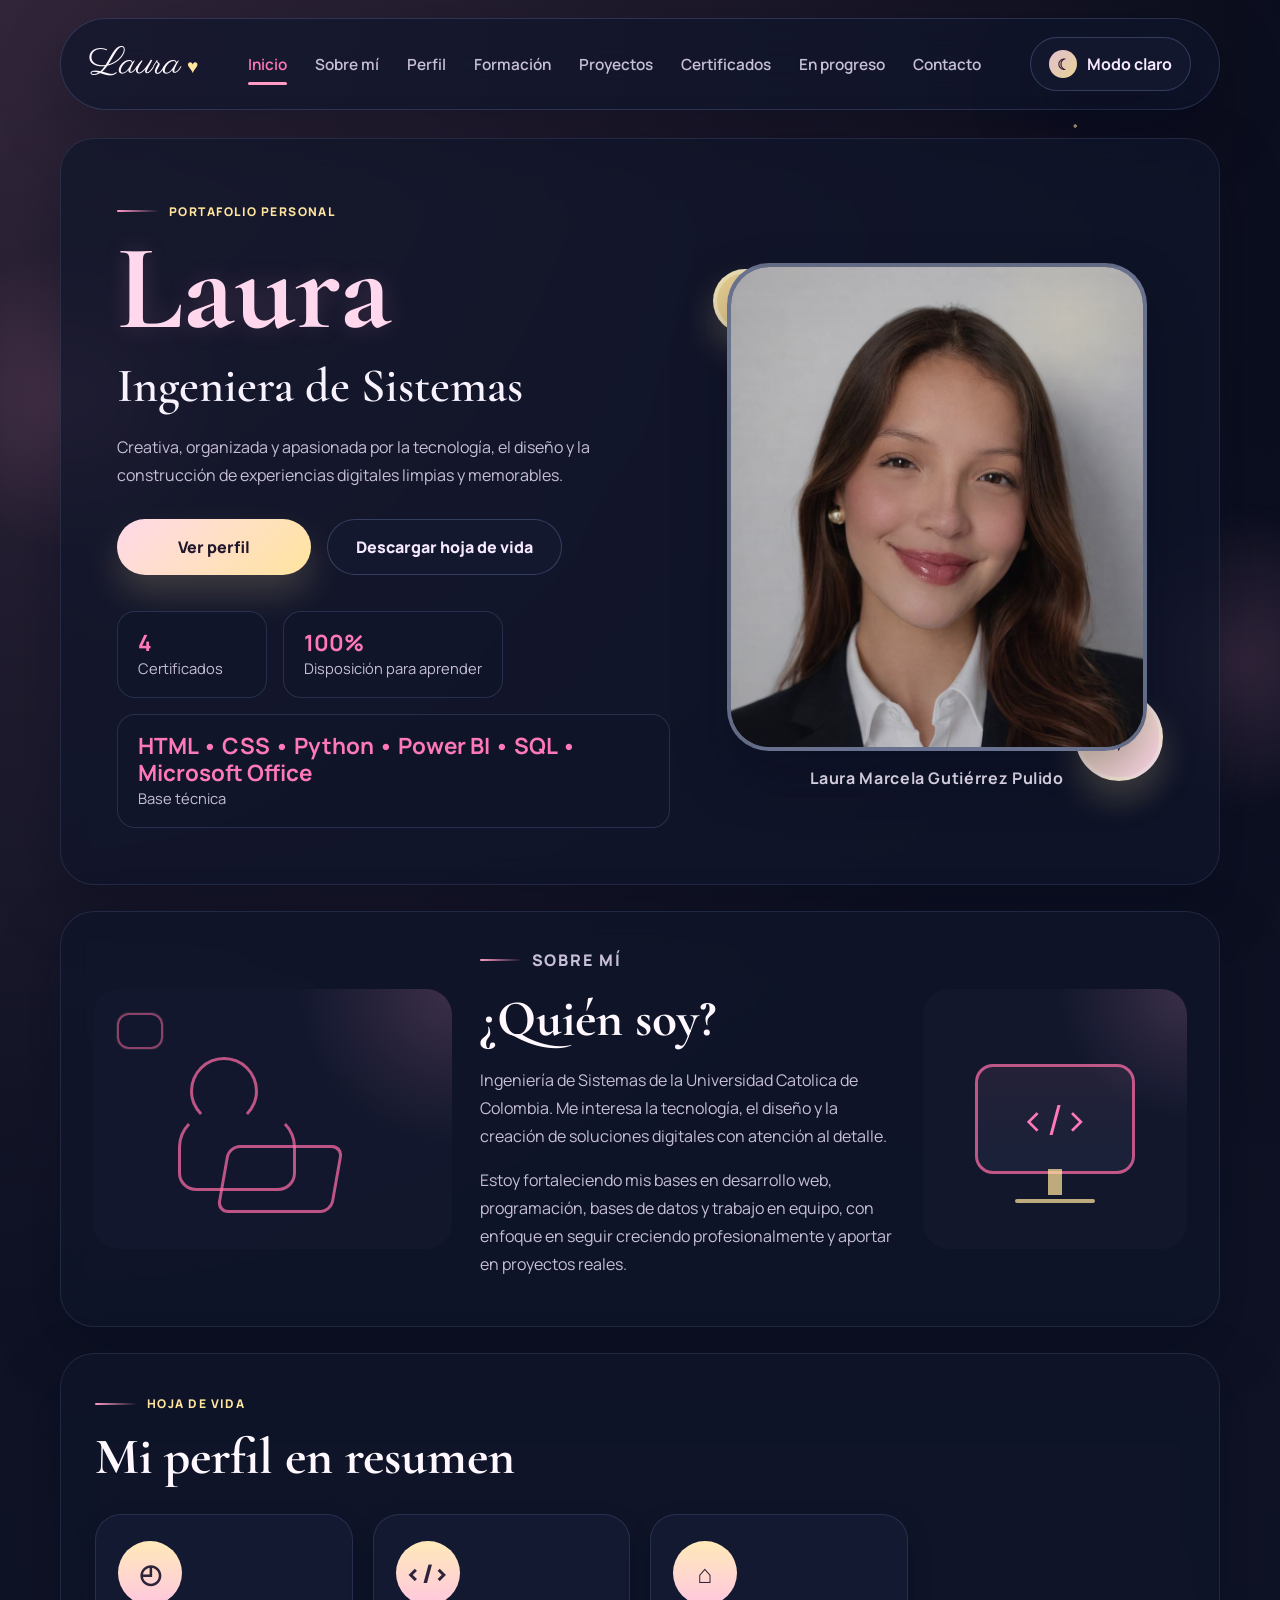
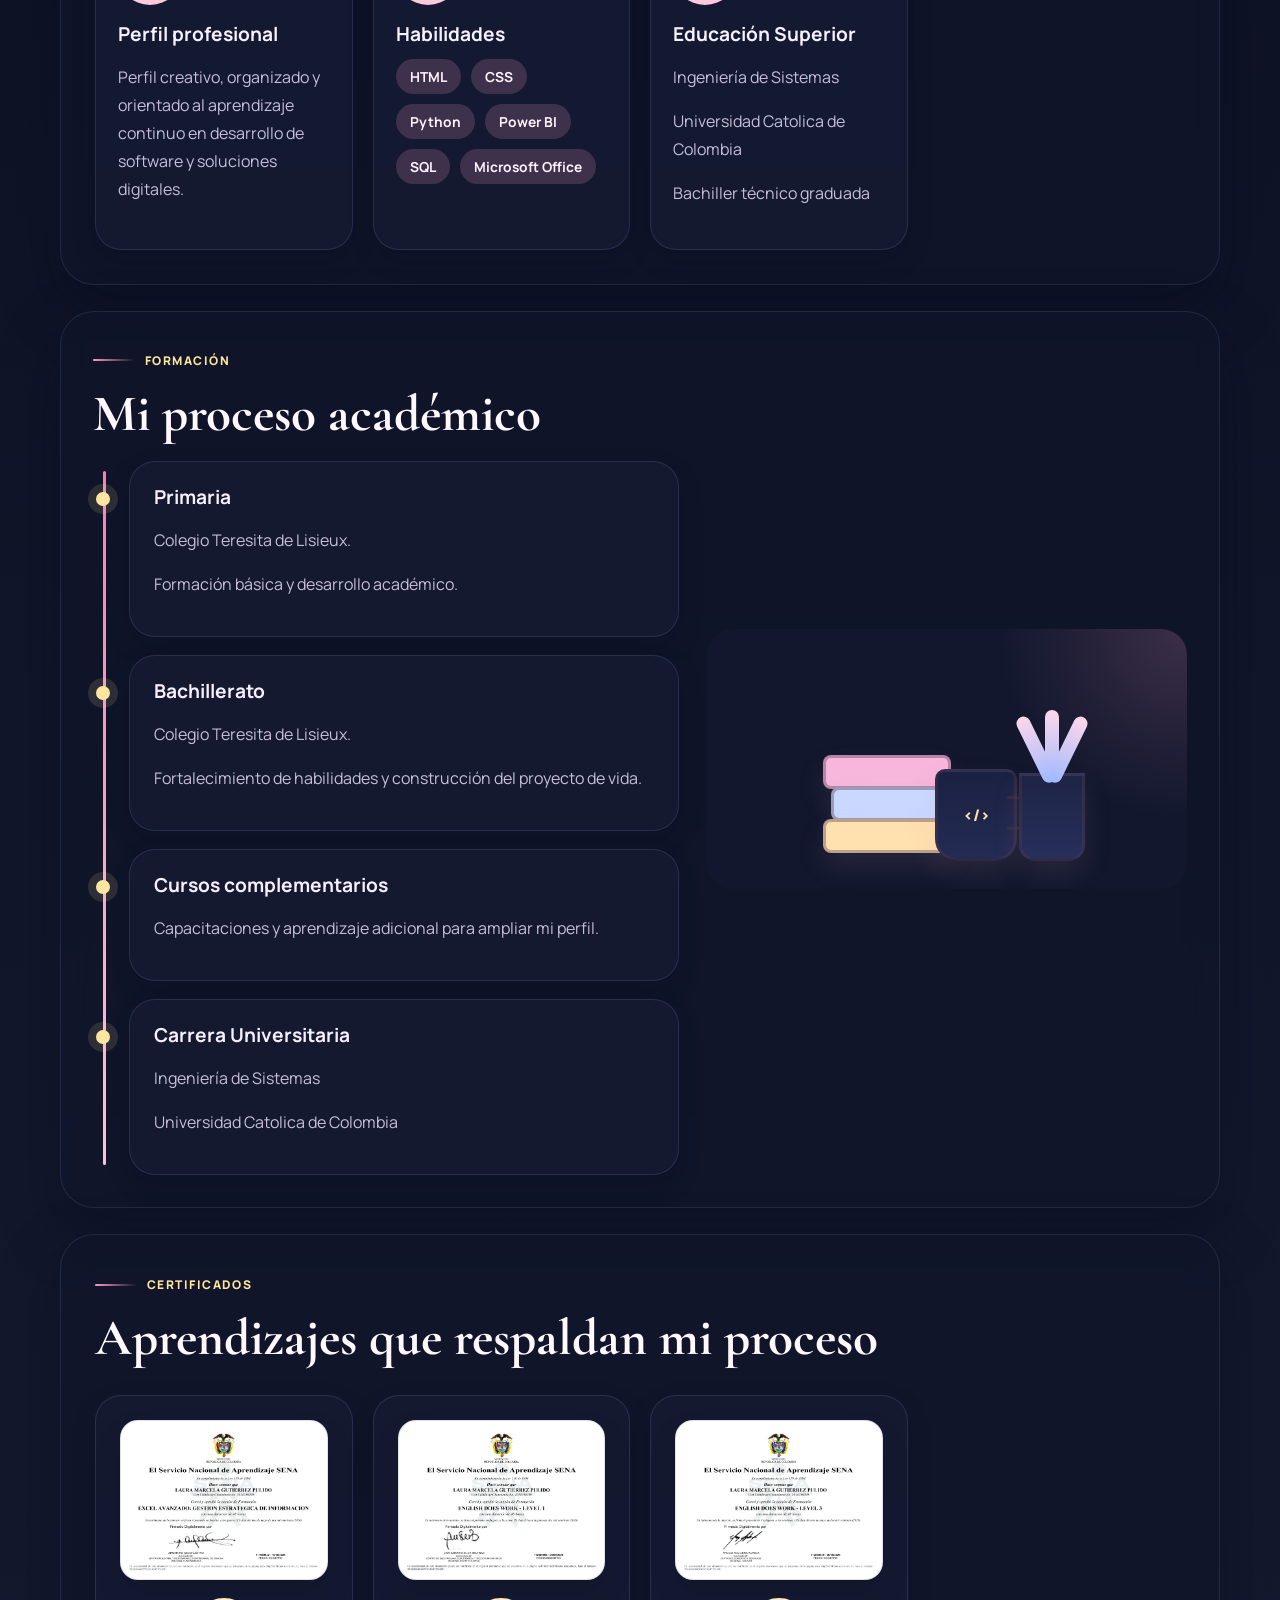
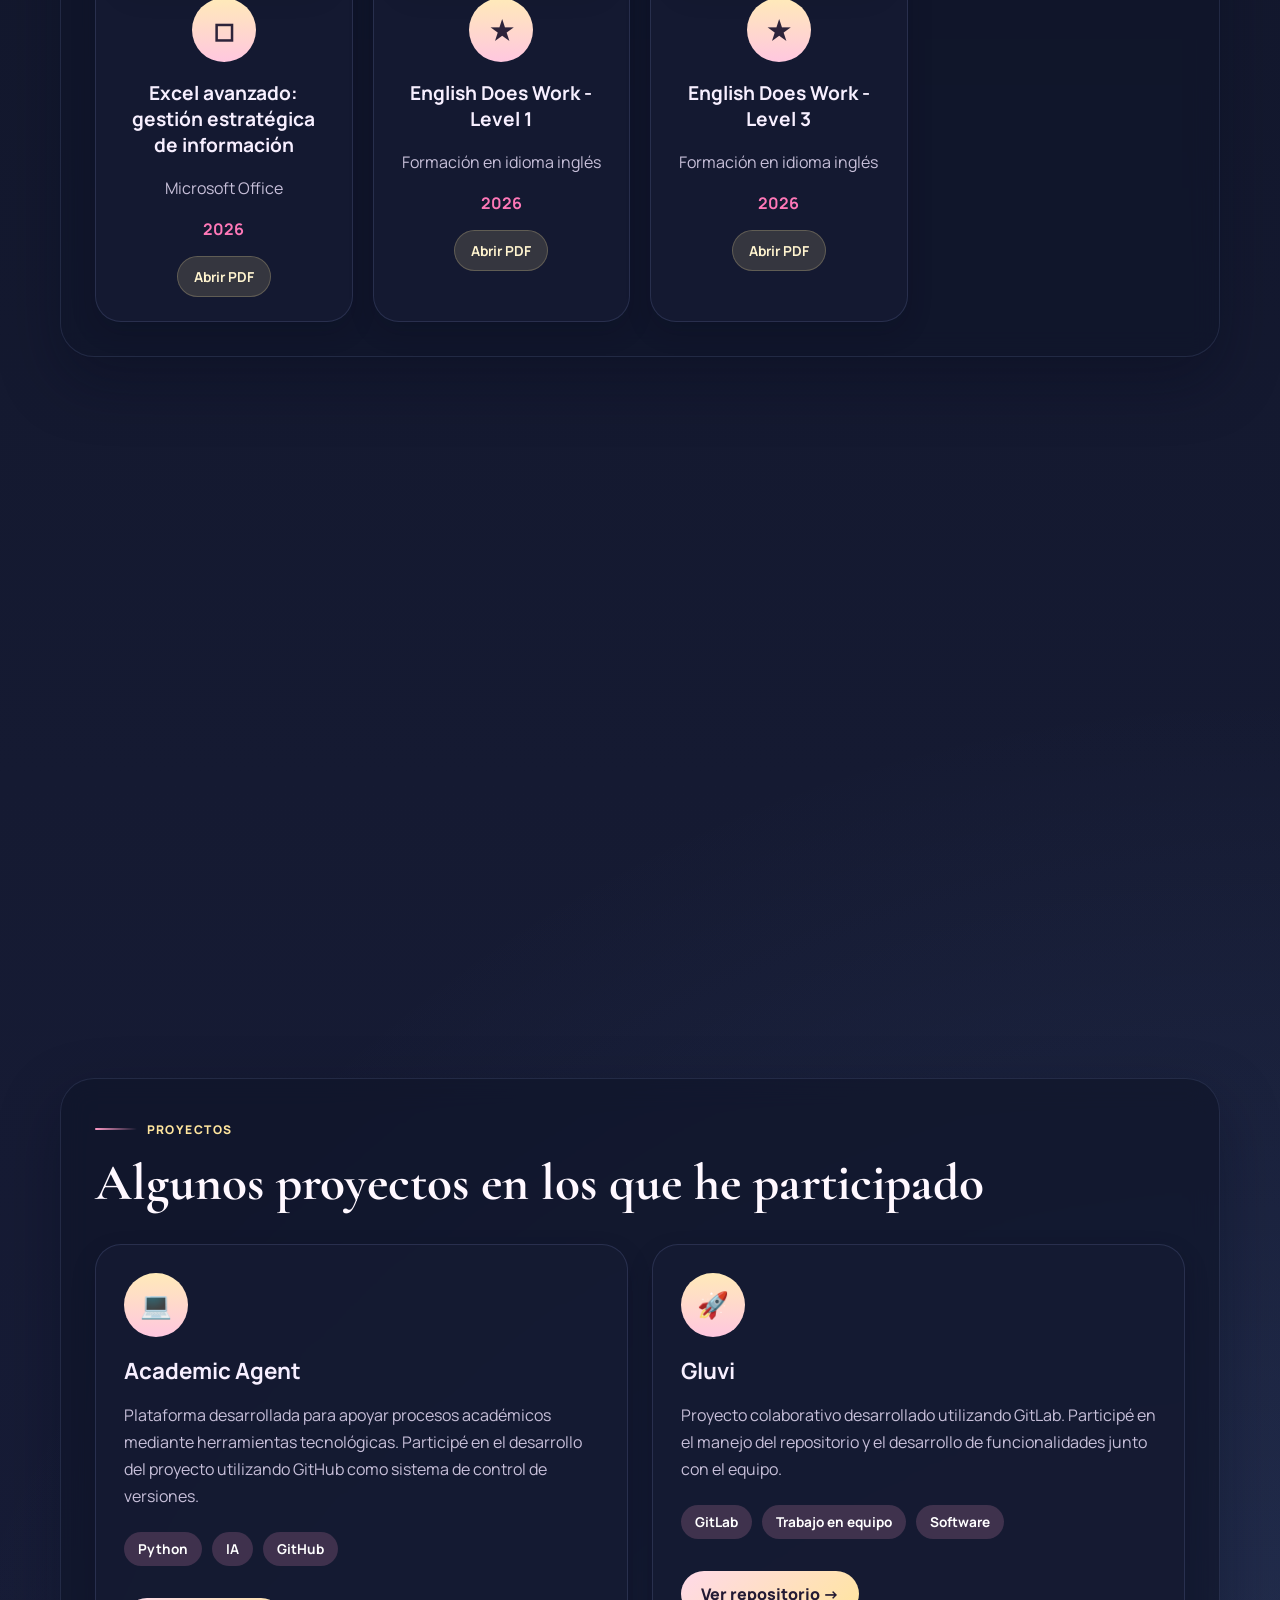
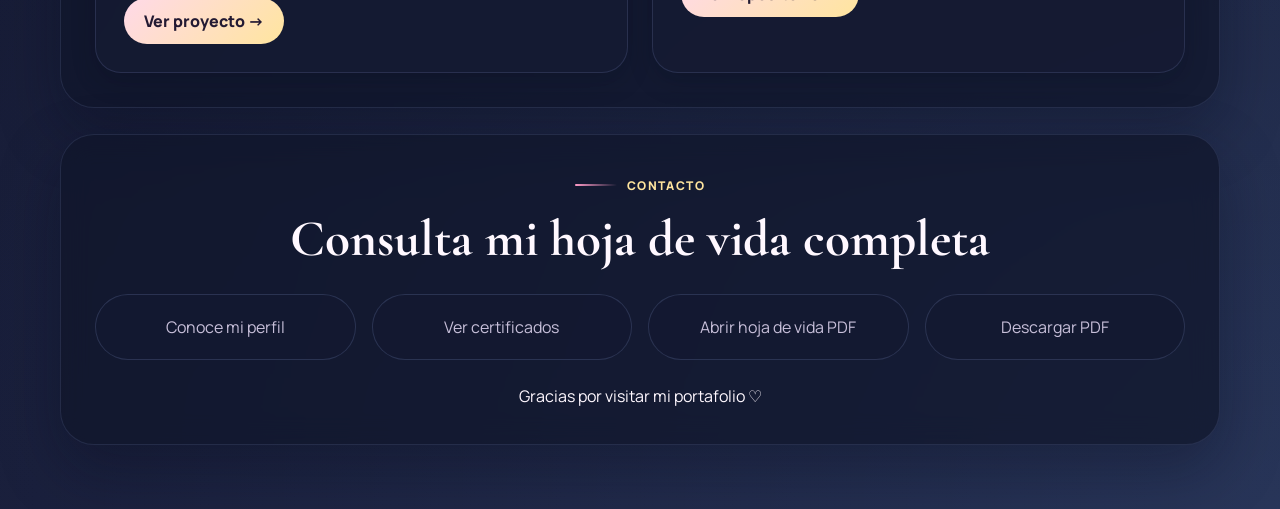
==== index.html @ 9823afd4 "Agregación de certificados en progreso" ====
<!DOCTYPE html>
<html lang="es">
  <head>
    <meta charset="UTF-8" />
    <meta name="viewport" content="width=device-width, initial-scale=1.0" />
    <title>Laura Marcela Gutierrez Pulido | Portafolio</title>
    <link rel="preconnect" href="https://fonts.googleapis.com" />
    <link rel="preconnect" href="https://fonts.gstatic.com" crossorigin />
    <link
      href="https://fonts.googleapis.com/css2?family=Cormorant+Garamond:wght@400;500;600;700&family=Manrope:wght@400;500;600;700;800&family=Parisienne&display=swap"
      rel="stylesheet"
    />
    <link rel="stylesheet" href="styles.css" />
  </head>
  <body>
    <div class="page-glow page-glow-left"></div>
    <div class="page-glow page-glow-right"></div>

    <header class="shell site-header">
      <a class="brand" href="#inicio">Laura<span>&#9829;</span></a>

      <button class="menu-toggle" type="button" aria-label="Abrir menu" aria-expanded="false">
        <span></span>
        <span></span>
      </button>

      <nav class="site-nav">
        <a href="#inicio">Inicio</a>
        <a href="#sobre-mi">Sobre m&iacute;</a>
        <a href="#perfil">Perfil</a>
        <a href="#formacion">Formaci&oacute;n</a>
        <a href="#proyectos">Proyectos</a>
        <a href="#certificados">Certificados</a>
        <a href="#progreso">En progreso</a>
        <a href="#contacto">Contacto</a>
      </nav>

      <button id="theme-toggle" class="theme-toggle" type="button" aria-label="Cambiar tema">
        <span class="theme-toggle-icon" aria-hidden="true">&#9782;</span>
        <span class="theme-toggle-text">Modo claro</span>
      </button>
    </header>

    <main class="shell">
      <section class="hero panel" id="inicio">
        <div class="hero-copy">
          <p class="eyebrow">Portafolio personal</p>
          <h1>Laura</h1>
          <h2>Ingeniera de Sistemas</h2>
          <p class="lead">
            Creativa, organizada y apasionada por la tecnolog&iacute;a, el dise&ntilde;o
            y la construcci&oacute;n de experiencias digitales limpias y memorables.
          </p>

          <div class="hero-actions">
            <a class="btn btn-primary" href="#perfil">Ver perfil</a>
            <a
              class="btn btn-secondary"
              href="assets/CV Laura Marcela Gutierrez.pdf"
              download="Laura-Marcela-Gutierrez-Pulido-CV.pdf"
            >
              Descargar hoja de vida
            </a>
          </div>

          <ul class="hero-stats">
            <li>
              <strong>4</strong>
              <span>Certificados</span>
            </li>
            <li>
              <strong>100%</strong>
              <span>Disposici&oacute;n para aprender</span>
            </li>
            <li>
              <strong>HTML &bull; CSS &bull; Python &bull; Power BI &bull; SQL &bull; Microsoft Office</strong>
              <span>Base t&eacute;cnica</span>
            </li>
          </ul>
        </div>

        <div class="hero-visual">
          <div class="portrait-card">
            <div class="portrait-badge badge-top">&#9825;</div>
            <div class="portrait-badge badge-bottom">&#9829;</div>
            <div class="portrait-photo">
              <img src="assets/laura-photo.jpg" alt="Retrato profesional de Laura Marcela Gutierrez Pulido" />
            </div>
            <p class="portrait-caption">Laura Marcela Guti&eacute;rrez Pulido</p>
          </div>
        </div>
      </section>

      <section class="about panel" id="sobre-mi">
        <div class="illustration-card">
          <div class="mini-window"></div>
          <div class="girl-doodle">
            <div class="head"></div>
            <div class="torso"></div>
            <div class="laptop"></div>
          </div>
        </div>

        <div class="about-copy">
          <p class="section-kicker">Sobre m&iacute;</p>
          <h3>&iquest;Qui&eacute;n soy?</h3>
          <p>
            Ingenier&iacute;a de Sistemas de la Universidad Catolica de Colombia. Me interesa la
            tecnolog&iacute;a, el dise&ntilde;o y la creaci&oacute;n de soluciones digitales con
            atenci&oacute;n al detalle.
          </p>
          <p>
            Estoy fortaleciendo mis bases en desarrollo web, programaci&oacute;n,
            bases de datos y trabajo en equipo, con enfoque en seguir creciendo
            profesionalmente y aportar en proyectos reales.
          </p>
        </div>

        <div class="code-card">
          <div class="monitor">
            <span>&lt;/&gt;</span>
          </div>
        </div>
      </section>

      <section class="resume panel" id="perfil">
        <div class="section-heading">
          <p class="section-kicker">Hoja de vida</p>
          <h3>Mi perfil en resumen</h3>
        </div>

        <div class="resume-grid">
          <article class="resume-card">
            <div class="icon-circle">&#9716;</div>
            <h4>Perfil profesional</h4>
            <p>
              Perfil creativo, organizado y orientado al aprendizaje continuo
              en desarrollo de software y soluciones digitales.
            </p>
          </article>

          <article class="resume-card">
            <div class="icon-circle">&lt;/&gt;</div>
            <h4>Habilidades</h4>
            <div class="tag-list">
              <span>HTML</span>
              <span>CSS</span>
              <span>Python</span>
              <span>Power BI</span>
              <span>SQL</span>
              <span>Microsoft Office</span>
            </div>
          </article>

          <article class="resume-card">
            <div class="icon-circle">&#8962;</div>
            <h4>Educaci&oacute;n Superior</h4>
            <p>Ingenier&iacute;a de Sistemas</p>
            <p>Universidad Catolica de Colombia</p>
            <p>Bachiller t&eacute;cnico graduada</p>
          </article>
        </div>
      </section>

      <section class="journey panel" id="formacion">
        <div class="journey-copy">
          <div class="section-heading">
            <p class="section-kicker">Formaci&oacute;n</p>
            <h3>Mi proceso acad&eacute;mico</h3>
          </div>

          <div class="timeline">
            <article class="timeline-item">
              <h4>Primaria</h4>
              <p>Colegio Teresita de Lisieux.</p>
              <p>Formaci&oacute;n b&aacute;sica y desarrollo acad&eacute;mico.</p>
            </article>
            <article class="timeline-item">
              <h4>Bachillerato</h4>
              <p>Colegio Teresita de Lisieux.</p>
              <p>Fortalecimiento de habilidades y construcci&oacute;n del proyecto de vida.</p>
            </article>
            <article class="timeline-item">
              <h4>Cursos complementarios</h4>
              <p>Capacitaciones y aprendizaje adicional para ampliar mi perfil.</p>
            </article>
            <article class="timeline-item">
              <h4>Carrera Universitaria</h4>
              <p>Ingenier&iacute;a de Sistemas</p>
              <p>Universidad Catolica de Colombia</p>
            </article>
          </div>
        </div>

        <div class="journey-art">
          <div class="books-stack">
            <div class="book book-one"></div>
            <div class="book book-two"></div>
            <div class="book book-three"></div>
            <div class="mug">&lt;/&gt;</div>
            <div class="plant">
              <span></span>
              <span></span>
              <span></span>
            </div>
          </div>
        </div>
      </section>

      <section class="certificates panel" id="certificados">
        <div class="section-heading">
          <p class="section-kicker">Certificados</p>
          <h3>Aprendizajes que respaldan mi proceso</h3>
        </div>

        <div class="cert-grid">
          <article class="cert-card">
            <a
              class="cert-preview"
              href="assets/certificates/9232003467270CC1014736209C.pdf"
              target="_blank"
              rel="noreferrer"
            >
              <img
                src="assets/certificates/excel-preview.png"
                alt="Vista previa del certificado Excel avanzado: gestion estrategica de informacion"
              />
            </a>
            <div class="icon-circle">&#9723;</div>
            <h4>Excel avanzado: gesti&oacute;n estrat&eacute;gica de informaci&oacute;n</h4>
            <p>Microsoft Office</p>
            <span>2026</span>
            <a
              class="cert-link"
              href="assets/certificates/9232003467270CC1014736209C.pdf"
              target="_blank"
              rel="noreferrer"
            >
              Abrir PDF
            </a>
          </article>
          <article class="cert-card">
            <a
              class="cert-preview"
              href="assets/certificates/9210003481867CC1014736209C.pdf"
              target="_blank"
              rel="noreferrer"
            >
              <img
                src="assets/certificates/english-level-1-preview.png"
                alt="Vista previa del certificado English Does Work Level 1"
              />
            </a>
            <div class="icon-circle">&#9733;</div>
            <h4>English Does Work - Level 1</h4>
            <p>Formaci&oacute;n en idioma ingl&eacute;s</p>
            <span>2026</span>
            <a
              class="cert-link"
              href="assets/certificates/9210003481867CC1014736209C.pdf"
              target="_blank"
              rel="noreferrer"
            >
              Abrir PDF
            </a>
          </article>
          <article class="cert-card">
            <a
              class="cert-preview"
              href="assets/certificates/9304003494504CC1014736209C.pdf"
              target="_blank"
              rel="noreferrer"
            >
              <img
                src="assets/certificates/english-level-3-preview.png"
                alt="Vista previa del certificado English Does Work Level 3"
              />
            </a>
            <div class="icon-circle">&#9733;</div>
            <h4>English Does Work - Level 3</h4>
            <p>Formaci&oacute;n en idioma ingl&eacute;s</p>
            <span>2026</span>
            <a
              class="cert-link"
              href="assets/certificates/9304003494504CC1014736209C.pdf"
              target="_blank"
              rel="noreferrer"
            >
              Abrir PDF
            </a>
          </article>
        </div>
      </section>

      <section class="certificates panel" id="progreso">
        <div class="section-heading">
          <p class="section-kicker">En progreso</p>
          <h3>Cursos que estoy realizando actualmente</h3>
        </div>

        <div class="cert-grid">
          <article class="cert-card progress-card">
            <a class="cert-preview" href="assets/python-cisco-progress.png" target="_blank" rel="noreferrer">
              <img
                src="assets/python-cisco-progress.png"
                alt="Vista del curso Fundamentos de Python 1 en Cisco Networking Academy"
              />
            </a>
            <h4>Fundamentos de Python 1</h4>
            <p>Cisco Networking Academy &middot; Python Essentials 1</p>
            <span>En progreso</span>
            <div class="progress-meta">
              <strong>37%</strong>
            </div>
            <div class="progress-track" aria-label="Progreso del curso Fundamentos de Python 1">
              <div class="progress-fill" style="width: 37%"></div>
            </div>
          </article>
          <article class="cert-card progress-card">
            <a class="cert-preview" href="assets/sql-udemy-progress.png" target="_blank" rel="noreferrer">
              <img
                src="assets/sql-udemy-progress.png"
                alt="Vista del curso SQL Total en Udemy"
              />
            </a>
            <h4>SQL TOTAL - Domina Bases de Datos de 0 a Avanzado en 12 D&iacute;as</h4>
            <p>Udemy &middot; SQL con MySQL, ejercicios y proyectos reales</p>
            <span>En progreso</span>
            <div class="progress-meta">
              <strong>0%</strong>
            </div>
            <div class="progress-track" aria-label="Progreso del curso SQL Total">
              <div class="progress-fill" style="width: 0%"></div>
            </div>
          </article>
        </div>
      </section>

      <section class="projects panel" id="proyectos">
        <div class="section-heading">
          <p class="section-kicker">Proyectos</p>
          <h3>Algunos proyectos en los que he participado</h3>
        </div>

        <div class="projects-grid">
          <article class="project-card">
            <div class="icon-circle">&#128187;</div>

            <h4>Academic Agent</h4>

            <p>
              Plataforma desarrollada para apoyar procesos acad&eacute;micos mediante
              herramientas tecnol&oacute;gicas. Particip&eacute; en el desarrollo del proyecto
              utilizando GitHub como sistema de control de versiones.
            </p>

            <div class="project-tags">
              <span>Python</span>
              <span>IA</span>
              <span>GitHub</span>
            </div>

            <a
              class="project-btn"
              href="https://github.com/JuanFe2608/academic_agent"
              target="_blank"
              rel="noreferrer"
            >
              Ver proyecto &rarr;
            </a>
          </article>

          <article class="project-card">
            <div class="icon-circle">&#128640;</div>

            <h4>Gluvi</h4>

            <p>
              Proyecto colaborativo desarrollado utilizando GitLab.
              Particip&eacute; en el manejo del repositorio y el desarrollo de funcionalidades
              junto con el equipo.
            </p>

            <div class="project-tags">
              <span>GitLab</span>
              <span>Trabajo en equipo</span>
              <span>Software</span>
            </div>

            <a
              class="project-btn"
              href="https://gitlab.com/JonathanAcevedo/gluvi"
              target="_blank"
              rel="noreferrer"
            >
              Ver repositorio &rarr;
            </a>
          </article>
        </div>
      </section>

      <section class="contact panel" id="contacto">
        <div class="section-heading contact-heading">
          <p class="section-kicker">Contacto</p>
          <h3>Consulta mi hoja de vida completa</h3>
        </div>

        <div class="contact-strip">
          <a href="#sobre-mi">Conoce mi perfil</a>
          <a href="#certificados">Ver certificados</a>
          <a href="assets/CV Laura Marcela Gutierrez.pdf" target="_blank" rel="noreferrer">Abrir hoja de vida PDF</a>
          <a href="assets/CV Laura Marcela Gutierrez.pdf" download="Laura-Marcela-Gutierrez-Pulido-CV.pdf">Descargar PDF</a>
        </div>

        <p class="closing-note">Gracias por visitar mi portafolio &#9825;</p>
      </section>
    </main>

    <script src="script.js"></script>
  </body>
</html>
---- styles.css ----
:root {
  --bg: #0d1020;
  --bg-soft: #151a31;
  --panel: rgba(16, 21, 42, 0.72);
  --panel-strong: rgba(25, 31, 58, 0.88);
  --text: #f7efff;
  --muted: #c7bfd9;
  --line: rgba(147, 190, 255, 0.24);
  --accent: #ff9bc7;
  --accent-strong: #ff78b8;
  --accent-soft: #2a315f;
  --shadow: 0 24px 60px rgba(5, 9, 27, 0.34);
  --gold: #ffe59e;
  --sky: #8dc5ff;
  --body-bg:
    radial-gradient(circle at top left, rgba(255, 164, 203, 0.16), transparent 24%),
    radial-gradient(circle at bottom right, rgba(124, 179, 255, 0.16), transparent 26%),
    linear-gradient(180deg, #0a0d1d 0%, #12172b 50%, #181d39 100%);
  --body-pattern:
    radial-gradient(circle at 12% 18%, rgba(255, 255, 255, 0.95) 0 1px, transparent 1.6px),
    radial-gradient(circle at 84% 14%, rgba(255, 229, 158, 0.9) 0 1.4px, transparent 2px),
    radial-gradient(circle at 66% 38%, rgba(255, 255, 255, 0.7) 0 1px, transparent 1.8px),
    radial-gradient(circle at 22% 72%, rgba(141, 197, 255, 0.72) 0 1.1px, transparent 2px),
    radial-gradient(circle at 90% 82%, rgba(255, 255, 255, 0.8) 0 1px, transparent 2px);
  --header-bg: rgba(17, 22, 44, 0.74);
  --header-border: rgba(160, 184, 255, 0.18);
  --panel-border: rgba(166, 191, 255, 0.12);
  --card-bg: rgba(22, 28, 52, 0.78);
  --card-border: rgba(160, 184, 255, 0.14);
  --secondary-bg: rgba(21, 26, 49, 0.72);
  --secondary-border: rgba(160, 184, 255, 0.24);
  --secondary-text: #f6e9ff;
  --stats-bg: rgba(16, 21, 42, 0.72);
  --stats-border: rgba(160, 184, 255, 0.16);
  --title: #fff8ff;
  --hero-title: #ffd8ee;
  --hero-subtitle: #f8f2ff;
  --brand-color: #fff7ff;
  --caption-color: #f7efff;
  --illustration-bg:
    radial-gradient(circle at top right, rgba(255, 155, 199, 0.18), transparent 35%),
    rgba(20, 25, 48, 0.72);
  --tag-bg: rgba(255, 155, 199, 0.18);
  --tag-text: #fff3fd;
  --contact-link-bg: rgba(21, 26, 49, 0.76);
  --contact-link-border: rgba(160, 184, 255, 0.16);
  --project-tag-text: #fff;
  --project-btn-text: #231a33;
  --radius-xl: 34px;
  --radius-lg: 26px;
  --radius-md: 18px;
}

body.light-theme {
  --panel: rgba(255, 244, 248, 0.9);
  --panel-strong: rgba(255, 232, 241, 0.96);
  --text: #4c2f3b;
  --muted: #7a5a68;
  --line: rgba(210, 146, 175, 0.28);
  --accent: #f59ab8;
  --accent-strong: #de5f91;
  --accent-soft: #fce0ea;
  --shadow: 0 24px 60px rgba(184, 133, 156, 0.18);
  --gold: #d983a7;
  --sky: #b96f91;
  --body-bg:
    radial-gradient(circle at top left, rgba(255, 196, 218, 0.7), transparent 24%),
    radial-gradient(circle at bottom right, rgba(255, 227, 236, 0.95), transparent 30%),
    linear-gradient(180deg, #fff8fb 0%, #ffeef5 48%, #ffdfe9 100%);
  --body-pattern:
    radial-gradient(circle at 12% 18%, rgba(255, 255, 255, 0.7) 0 1px, transparent 1.7px),
    radial-gradient(circle at 84% 14%, rgba(244, 166, 196, 0.45) 0 1.5px, transparent 2px),
    radial-gradient(circle at 66% 38%, rgba(255, 255, 255, 0.5) 0 1px, transparent 1.8px),
    radial-gradient(circle at 22% 72%, rgba(240, 184, 204, 0.4) 0 1.1px, transparent 2px),
    radial-gradient(circle at 90% 82%, rgba(255, 255, 255, 0.5) 0 1px, transparent 2px);
  --header-bg: rgba(255, 245, 249, 0.84);
  --header-border: rgba(229, 170, 194, 0.36);
  --panel-border: rgba(231, 180, 201, 0.5);
  --card-bg: rgba(255, 239, 245, 0.94);
  --card-border: rgba(225, 174, 197, 0.46);
  --secondary-bg: rgba(255, 230, 239, 0.92);
  --secondary-border: rgba(219, 165, 188, 0.4);
  --secondary-text: #7a4057;
  --stats-bg: rgba(255, 239, 245, 0.92);
  --stats-border: rgba(225, 174, 197, 0.4);
  --title: #5c3142;
  --hero-title: #ca5e8b;
  --hero-subtitle: #724052;
  --brand-color: #6c4051;
  --caption-color: #6d4254;
  --illustration-bg:
    radial-gradient(circle at top right, rgba(243, 171, 198, 0.26), transparent 36%),
    rgba(255, 236, 243, 0.94);
  --tag-bg: rgba(232, 164, 191, 0.24);
  --tag-text: #7a4057;
  --contact-link-bg: rgba(255, 232, 241, 0.94);
  --contact-link-border: rgba(225, 174, 197, 0.42);
  --project-tag-text: #7a4057;
  --project-btn-text: #5c3142;
}

* {
  box-sizing: border-box;
}

html {
  scroll-behavior: smooth;
}

body {
  margin: 0;
  font-family: "Manrope", sans-serif;
  color: var(--text);
  background: var(--body-bg);
  min-height: 100vh;
  position: relative;
  overflow-x: hidden;
  transition: background 220ms ease, color 220ms ease;
}

body::before {
  content: "";
  position: fixed;
  inset: 0;
  background-image: var(--body-pattern);
  opacity: 0.9;
  pointer-events: none;
  z-index: 0;
}

a {
  color: inherit;
  text-decoration: none;
}

.sky {
  position: fixed;
  border-radius: 50%;
  filter: blur(8px);
  pointer-events: none;
  z-index: 0;
}

.sky-one {
  top: -80px;
  right: -40px;
  width: 260px;
  height: 260px;
  background: radial-gradient(circle, rgba(255, 155, 199, 0.34), transparent 65%);
}

.sky-two {
  left: -120px;
  bottom: 90px;
  width: 320px;
  height: 320px;
  background: radial-gradient(circle, rgba(141, 197, 255, 0.24), transparent 68%);
}

.starfield {
  position: fixed;
  inset: 0;
  pointer-events: none;
  z-index: 0;
}

.star {
  position: absolute;
  width: 10px;
  height: 10px;
  background: radial-gradient(circle, #fff 0 30%, rgba(255, 255, 255, 0) 70%);
  opacity: 0.9;
  animation: twinkle 3.4s ease-in-out infinite;
}

.star::before,
.star::after {
  content: "";
  position: absolute;
  inset: 50%;
  background: rgba(255, 237, 183, 0.75);
  transform: translate(-50%, -50%);
  border-radius: 999px;
}

.star::before {
  width: 2px;
  height: 16px;
}

.star::after {
  width: 16px;
  height: 2px;
}

.star-a { top: 10%; left: 7%; }
.star-b { top: 18%; right: 14%; animation-delay: 0.8s; }
.star-c { top: 46%; left: 12%; animation-delay: 1.3s; }
.star-d { top: 32%; right: 24%; animation-delay: 2.1s; }
.star-e { top: 62%; left: 48%; animation-delay: 0.4s; }
.star-f { top: 78%; right: 18%; animation-delay: 1.8s; }
.star-g { top: 84%; left: 22%; animation-delay: 2.6s; }
.star-h { top: 26%; left: 56%; animation-delay: 1.1s; }

.page-glow {
  position: fixed;
  width: 320px;
  height: 320px;
  border-radius: 50%;
  background: radial-gradient(circle, rgba(255, 155, 199, 0.16), transparent 68%);
  filter: blur(8px);
  pointer-events: none;
  z-index: 0;
}

.page-glow-left {
  top: 240px;
  left: -90px;
}

.page-glow-right {
  right: -120px;
  bottom: 80px;
}

.shell {
  width: min(1160px, calc(100% - 32px));
  margin: 0 auto;
  position: relative;
  z-index: 1;
}

.site-header {
  position: sticky;
  top: 18px;
  display: flex;
  align-items: center;
  justify-content: space-between;
  gap: 24px;
  padding: 18px 28px;
  margin-top: 18px;
  background: var(--header-bg);
  backdrop-filter: blur(20px);
  border: 1px solid var(--header-border);
  border-radius: 999px;
  box-shadow: var(--shadow);
}

.brand {
  font-family: "Parisienne", cursive;
  font-size: 2.35rem;
  color: var(--brand-color);
}

.brand span {
  color: var(--gold);
  font-size: 1.2rem;
  margin-left: 6px;
}

.site-nav {
  display: flex;
  align-items: center;
  gap: 28px;
}

.site-nav a {
  color: var(--muted);
  font-size: 0.96rem;
  font-weight: 600;
  position: relative;
}

.site-nav a:hover,
.site-nav a.is-active {
  color: var(--accent-strong);
}

.site-nav a.is-active::after,
.site-nav a:hover::after {
  content: "";
  position: absolute;
  left: 0;
  bottom: -10px;
  width: 100%;
  height: 3px;
  border-radius: 999px;
  background: linear-gradient(90deg, var(--accent), #ff9dc3);
}

.menu-toggle {
  display: none;
  width: 48px;
  height: 48px;
  border: 0;
  border-radius: 50%;
  background: var(--panel-strong);
  box-shadow: var(--shadow);
}

.menu-toggle span {
  display: block;
  width: 20px;
  height: 2px;
  margin: 5px auto;
  background: var(--accent-strong);
  border-radius: 999px;
}

.theme-toggle {
  display: inline-flex;
  align-items: center;
  gap: 10px;
  padding: 12px 18px;
  border: 1px solid var(--secondary-border);
  border-radius: 999px;
  background: var(--secondary-bg);
  color: var(--secondary-text);
  font: inherit;
  font-weight: 700;
  cursor: pointer;
  box-shadow: var(--shadow);
  transition: transform 180ms ease, box-shadow 180ms ease, background 180ms ease;
}

.theme-toggle:hover {
  transform: translateY(-2px);
}

.theme-toggle-icon {
  display: inline-grid;
  place-items: center;
  width: 28px;
  height: 28px;
  border-radius: 50%;
  background: linear-gradient(135deg, rgba(255, 217, 233, 0.88), rgba(255, 229, 158, 0.9));
  color: #36233a;
  font-size: 0.95rem;
}

.progress-card {
  max-width: 360px;
}

main {
  padding: 28px 0 64px;
}

.panel {
  background: var(--panel);
  border: 1px solid var(--panel-border);
  border-radius: var(--radius-xl);
  box-shadow: var(--shadow);
  backdrop-filter: blur(14px);
}

.hero {
  display: grid;
  grid-template-columns: 1.1fr 0.9fr;
  gap: 40px;
  align-items: center;
  padding: 56px;
}

.eyebrow,
.section-kicker {
  display: inline-flex;
  align-items: center;
  gap: 10px;
  margin: 0 0 14px;
  color: var(--gold);
  font-weight: 800;
  text-transform: uppercase;
  letter-spacing: 0.12em;
  font-size: 0.75rem;
}

.eyebrow::before,
.section-kicker::before {
  content: "";
  width: 42px;
  height: 2px;
  border-radius: 999px;
  background: linear-gradient(90deg, var(--accent), transparent);
}

.hero h1,
.section-heading h3,
.about-copy h3 {
  font-family: "Cormorant Garamond", serif;
  margin: 0;
  color: var(--title);
}

.hero h1 {
  font-size: clamp(4.6rem, 12vw, 7.6rem);
  line-height: 0.9;
  color: var(--hero-title);
  text-shadow: 0 0 24px rgba(255, 155, 199, 0.18);
}

.hero h2 {
  margin: 14px 0 18px;
  font-family: "Cormorant Garamond", serif;
  font-size: clamp(2rem, 4vw, 3rem);
  font-weight: 600;
  color: var(--hero-subtitle);
}

.lead,
.about-copy p,
.resume-card p,
.timeline-item p,
.cert-card p,
.contact-strip a,
.closing-note {
  color: var(--muted);
  line-height: 1.75;
  font-size: 1rem;
}

.space-note {
  display: inline-flex;
  align-items: center;
  gap: 10px;
  margin: 0 0 18px;
  padding: 10px 16px;
  border-radius: 999px;
  color: #fef1ff;
  background: linear-gradient(135deg, rgba(255, 155, 199, 0.18), rgba(141, 197, 255, 0.14));
  border: 1px solid rgba(255, 229, 158, 0.2);
  font-size: 0.88rem;
  letter-spacing: 0.03em;
}

.space-note::before {
  content: "✦";
  color: var(--gold);
}

.hero-actions {
  display: flex;
  flex-wrap: wrap;
  gap: 16px;
  margin: 30px 0 36px;
}

.btn {
  display: inline-flex;
  align-items: center;
  justify-content: center;
  min-width: 194px;
  padding: 16px 28px;
  border-radius: 999px;
  font-weight: 800;
  transition: transform 180ms ease, box-shadow 180ms ease;
}

.btn:hover {
  transform: translateY(-2px);
}

.btn-primary {
  color: #20162b;
  background: linear-gradient(135deg, #ffd9e9, #ffe59e);
  box-shadow: 0 18px 34px rgba(255, 229, 158, 0.18);
}

.btn-secondary {
  color: var(--secondary-text);
  background: var(--secondary-bg);
  border: 1px solid var(--secondary-border);
}

.hero-stats {
  display: flex;
  flex-wrap: wrap;
  gap: 16px;
  padding: 0;
  margin: 0;
  list-style: none;
}

.hero-stats li {
  min-width: 150px;
  padding: 18px 20px;
  border-radius: var(--radius-md);
  background: var(--stats-bg);
  border: 1px solid var(--stats-border);
}

.hero-stats strong {
  display: block;
  color: var(--accent-strong);
  font-size: 1.4rem;
  line-height: 1.2;
}

.hero-stats span {
  color: var(--muted);
  font-size: 0.92rem;
}

.hero-visual {
  display: flex;
  justify-content: center;
}

.portrait-card {
  position: relative;
  width: min(100%, 420px);
  padding-top: 30px;
}

.portrait-photo {
  position: relative;
  aspect-ratio: 0.86;
  border-radius: 42px;
  background:
    radial-gradient(circle at 78% 20%, rgba(255, 255, 255, 0.24), transparent 20%),
    linear-gradient(180deg, #1a203d 0%, #101529 100%);
  border: 4px solid rgba(212, 226, 255, 0.42);
  box-shadow: 0 26px 52px rgba(5, 9, 27, 0.34);
  overflow: hidden;
}

.portrait-photo::after {
  content: "";
  position: absolute;
  inset: 0;
  background:
    linear-gradient(180deg, rgba(9, 11, 24, 0) 0%, rgba(11, 14, 29, 0.16) 100%),
    radial-gradient(circle at 82% 12%, rgba(255, 237, 183, 0.22), transparent 18%);
  pointer-events: none;
}

.portrait-photo img {
  width: 100%;
  height: 100%;
  object-fit: cover;
  object-position: center top;
  display: block;
}

.portrait-caption {
  margin: 16px 0 0;
  text-align: center;
  color: var(--caption-color);
  font-weight: 700;
  letter-spacing: 0.04em;
}

.portrait-badge {
  position: absolute;
  display: grid;
  place-items: center;
  width: 88px;
  height: 88px;
  border-radius: 50%;
  color: #251c35;
  font-size: 2.3rem;
  background: linear-gradient(135deg, #fff0be, #ffd6ea);
  border: 4px solid rgba(255, 255, 255, 0.32);
  box-shadow: 0 18px 32px rgba(255, 229, 158, 0.22);
}

.badge-top {
  top: 36px;
  left: -14px;
  width: 64px;
  height: 64px;
  background: rgba(255, 229, 158, 0.9);
  color: #2b2138;
  font-size: 1.7rem;
}

.badge-bottom {
  right: -16px;
  bottom: 8px;
}

.orbit {
  position: absolute;
  border: 1px solid rgba(186, 214, 255, 0.34);
  border-radius: 50%;
  pointer-events: none;
}

.orbit-one {
  inset: 12px -10px -18px -12px;
  transform: rotate(12deg);
}

.orbit-two {
  inset: 48px 14px 18px -4px;
  border-style: dashed;
  opacity: 0.5;
  transform: rotate(-12deg);
}

.planet {
  position: absolute;
  border-radius: 50%;
  pointer-events: none;
}

.planet-saturn {
  top: -2px;
  right: 18px;
  width: 82px;
  height: 82px;
  background: radial-gradient(circle at 35% 30%, #fff9d7, #ffc7dd 60%, #f6a6d4 100%);
  box-shadow: 0 16px 32px rgba(255, 155, 199, 0.18);
}

.planet-saturn span {
  position: absolute;
  left: 50%;
  top: 50%;
  width: 110px;
  height: 26px;
  border: 3px solid rgba(190, 221, 255, 0.62);
  border-radius: 50%;
  transform: translate(-50%, -50%) rotate(-18deg);
}

.planet-moon {
  left: -10px;
  bottom: 72px;
  width: 32px;
  height: 32px;
  background: radial-gradient(circle at 35% 35%, #ffffff, #b9c8ff 70%, #8fa4ff 100%);
  box-shadow: 0 0 18px rgba(143, 164, 255, 0.4);
}

.mission-chip {
  position: absolute;
  left: -12px;
  bottom: 48px;
  padding: 14px 16px;
  border-radius: 18px;
  background: rgba(20, 25, 48, 0.88);
  border: 1px solid rgba(160, 184, 255, 0.2);
  box-shadow: var(--shadow);
}

.mission-chip span,
.mission-chip strong {
  display: block;
}

.mission-chip span {
  margin-bottom: 4px;
  color: var(--gold);
  font-size: 0.72rem;
  letter-spacing: 0.14em;
  text-transform: uppercase;
}

.mission-chip strong {
  color: #fff5ff;
  font-size: 0.96rem;
}

.about,
.journey {
  margin-top: 26px;
  padding: 32px;
  display: grid;
  gap: 28px;
  align-items: center;
}

.about {
  grid-template-columns: 0.95fr 1.1fr 0.7fr;
}

.illustration-card,
.code-card,
.journey-art {
  min-height: 260px;
  position: relative;
  border-radius: var(--radius-lg);
  background: var(--illustration-bg);
  overflow: hidden;
}

.mini-window {
  position: absolute;
  top: 24px;
  left: 24px;
  width: 46px;
  height: 36px;
  border-radius: 12px;
  border: 2px solid rgba(255, 108, 168, 0.52);
  box-shadow: 0 0 0 1px rgba(255, 229, 158, 0.08);
}

.girl-doodle {
  position: absolute;
  left: 18%;
  bottom: 18px;
  width: 180px;
  height: 180px;
}

.girl-doodle .head,
.girl-doodle .torso,
.girl-doodle .laptop,
.monitor {
  border: 3px solid rgba(255, 108, 168, 0.72);
  color: var(--sky);
}

.girl-doodle .head {
  position: absolute;
  width: 68px;
  height: 68px;
  left: 32px;
  top: 6px;
  border-radius: 50%;
  border-bottom-color: transparent;
}

.girl-doodle .torso {
  position: absolute;
  left: 20px;
  bottom: 40px;
  width: 118px;
  height: 78px;
  border-radius: 34px 34px 18px 18px;
  border-top-color: transparent;
}

.girl-doodle .laptop {
  position: absolute;
  right: 0;
  bottom: 18px;
  width: 116px;
  height: 68px;
  border-radius: 12px;
  transform: skew(-10deg);
}

.about-copy h3,
.section-heading h3 {
  font-size: clamp(2.3rem, 4vw, 3.35rem);
  margin-bottom: 16px;
}

.monitor {
  position: absolute;
  inset: 50% auto auto 50%;
  width: 160px;
  height: 110px;
  transform: translate(-50%, -50%);
  border-radius: 18px;
  display: grid;
  place-items: center;
  color: var(--accent-strong);
  font-size: 2.6rem;
  background: linear-gradient(180deg, rgba(255, 155, 199, 0.08), rgba(141, 197, 255, 0.06));
}

.monitor::before,
.monitor::after {
  content: "";
  position: absolute;
  left: 50%;
  transform: translateX(-50%);
  background: rgba(255, 229, 158, 0.72);
}

.monitor::before {
  bottom: -24px;
  width: 14px;
  height: 26px;
}

.monitor::after {
  bottom: -32px;
  width: 80px;
  height: 4px;
  border-radius: 999px;
}

.resume,
.certificates,
.contact {
  margin-top: 26px;
  padding: 34px;
}

.resume-grid,
.cert-grid {
  display: grid;
  gap: 20px;
  margin-top: 26px;
}

.resume-grid {
  grid-template-columns: repeat(4, 1fr);
}

.resume-card,
.cert-card,
.timeline-item {
  border-radius: var(--radius-lg);
  background: var(--card-bg);
  border: 1px solid var(--card-border);
  box-shadow: 0 10px 24px rgba(6, 10, 26, 0.2);
}

.resume-card {
  padding: 26px 22px;
}

.icon-circle {
  display: grid;
  place-items: center;
  width: 64px;
  height: 64px;
  margin-bottom: 16px;
  border-radius: 50%;
  background: linear-gradient(180deg, #ffeab9, #ffc7df);
  color: #2d233a;
  font-size: 1.6rem;
  font-weight: 800;
}

.resume-card h4,
.timeline-item h4,
.cert-card h4 {
  margin: 0 0 12px;
  font-size: 1.2rem;
}

.tag-list {
  display: flex;
  flex-wrap: wrap;
  gap: 10px;
}

.tag-list span {
  padding: 8px 14px;
  border-radius: 999px;
  color: var(--tag-text);
  background: var(--tag-bg);
  font-size: 0.86rem;
  font-weight: 700;
}

.contact-list {
  list-style: none;
  padding: 0;
  margin: 0;
  color: var(--muted);
  line-height: 2;
}

.journey {
  grid-template-columns: 1.1fr 0.9fr;
}

.timeline {
  position: relative;
  display: grid;
  gap: 18px;
  padding-left: 36px;
}

.timeline::before {
  content: "";
  position: absolute;
  left: 10px;
  top: 10px;
  bottom: 10px;
  width: 3px;
  border-radius: 999px;
  background: linear-gradient(180deg, #ff7cb2, #ffc1d7);
}

.timeline-item {
  position: relative;
  padding: 22px 24px;
}

.timeline-item::before {
  content: "";
  position: absolute;
  left: -34px;
  top: 30px;
  width: 14px;
  height: 14px;
  border-radius: 50%;
  background: var(--gold);
  box-shadow: 0 0 0 8px rgba(255, 229, 158, 0.12);
}

.books-stack {
  position: absolute;
  inset: auto 0 0 0;
  margin: auto;
  width: 320px;
  height: 250px;
}

.book,
.mug,
.plant {
  position: absolute;
  border: 3px solid rgba(83, 57, 72, 0.38);
  box-shadow: 0 14px 28px rgba(191, 145, 171, 0.12);
}

.book {
  left: 36px;
  width: 128px;
  height: 34px;
  border-radius: 8px;
}

.book-one {
  bottom: 100px;
  background: #f7b6dc;
}

.book-two {
  bottom: 68px;
  left: 44px;
  background: #cad8ff;
}

.book-three {
  bottom: 36px;
  background: #ffe0ae;
}

.mug {
  left: 148px;
  bottom: 28px;
  width: 82px;
  height: 92px;
  border-radius: 10px 10px 22px 22px;
  background: linear-gradient(180deg, #1a2141, #242b54);
  color: var(--gold);
  display: grid;
  place-items: center;
  font-weight: 800;
}

.mug::after {
  content: "";
  position: absolute;
  right: -18px;
  top: 24px;
  width: 22px;
  height: 28px;
  border: 3px solid rgba(83, 57, 72, 0.38);
  border-left: 0;
  border-radius: 0 18px 18px 0;
}

.plant {
  right: 22px;
  bottom: 28px;
  width: 66px;
  height: 88px;
  border-radius: 0 0 16px 16px;
  background: linear-gradient(180deg, #1d2445, #27305c);
}

.plant span {
  position: absolute;
  bottom: 76px;
  left: 50%;
  width: 14px;
  height: 72px;
  background: linear-gradient(180deg, #ffd7ea, #9fb9ff);
  border-radius: 999px;
  transform-origin: bottom center;
}

.plant span:nth-child(1) {
  transform: translateX(-50%) rotate(0deg);
}

.plant span:nth-child(2) {
  transform: translateX(-50%) rotate(26deg);
}

.plant span:nth-child(3) {
  transform: translateX(-50%) rotate(-26deg);
}

.cert-grid {
  grid-template-columns: repeat(4, 1fr);
}

.cert-card {
  padding: 24px;
  text-align: center;
}

.cert-preview {
  display: block;
  margin-bottom: 18px;
  border-radius: 18px;
  overflow: hidden;
  border: 1px solid var(--card-border);
  background: rgba(255, 255, 255, 0.9);
  box-shadow: 0 14px 28px rgba(6, 10, 26, 0.12);
  transition: transform 180ms ease, box-shadow 180ms ease;
}

.cert-preview:hover {
  transform: translateY(-3px);
  box-shadow: 0 18px 34px rgba(255, 155, 199, 0.16);
}

.cert-preview img {
  display: block;
  width: 100%;
  aspect-ratio: 1 / 0.77;
  object-fit: cover;
  object-position: top center;
}

.cert-card .icon-circle {
  margin: 0 auto 18px;
}

.cert-card span {
  display: block;
  margin-top: 12px;
  color: var(--accent-strong);
  font-weight: 700;
}

.progress-meta {
  margin-top: 14px;
  text-align: right;
}

.progress-meta strong {
  color: var(--title);
  font-size: 0.95rem;
}

.progress-track {
  width: 100%;
  height: 12px;
  margin-top: 8px;
  border-radius: 999px;
  overflow: hidden;
  background: rgba(255, 255, 255, 0.18);
  border: 1px solid var(--card-border);
}

.progress-fill {
  height: 100%;
  border-radius: inherit;
  background: linear-gradient(90deg, var(--accent), var(--gold));
  transition: width 220ms ease;
}

.cert-link {
  display: inline-flex;
  align-items: center;
  justify-content: center;
  margin-top: 16px;
  padding: 10px 16px;
  border-radius: 999px;
  background: rgba(255, 229, 158, 0.14);
  border: 1px solid rgba(255, 229, 158, 0.22);
  color: #fff4cf;
  font-size: 0.86rem;
  font-weight: 700;
  transition: transform 180ms ease, box-shadow 180ms ease, background 180ms ease;
}

.cert-link:hover {
  transform: translateY(-2px);
  background: rgba(255, 229, 158, 0.2);
  box-shadow: 0 16px 28px rgba(255, 229, 158, 0.12);
}

.contact {
  text-align: center;
}

.contact-heading {
  justify-items: center;
}

.contact-strip {
  display: grid;
  grid-template-columns: repeat(4, 1fr);
  gap: 16px;
  margin-top: 24px;
}

.contact-strip a {
  padding: 18px 16px;
  border-radius: 999px;
  background: var(--contact-link-bg);
  border: 1px solid var(--contact-link-border);
}

.contact-strip a:hover,
.btn-secondary:hover {
  box-shadow: 0 16px 30px rgba(141, 197, 255, 0.14);
}

.closing-note {
  margin: 22px 0 0;
  color: var(--title);
}

@keyframes twinkle {
  0%,
  100% {
    opacity: 0.45;
    transform: scale(0.82);
  }

  50% {
    opacity: 1;
    transform: scale(1.14);
  }
}

@media (max-width: 1080px) {
  .hero,
  .about,
  .journey,
  .resume-grid,
  .cert-grid,
  .contact-strip {
    grid-template-columns: 1fr 1fr;
  }

  .resume-grid,
  .cert-grid,
  .contact-strip {
    grid-template-columns: repeat(2, 1fr);
  }

  .about-copy {
    grid-column: 1 / -1;
  }

  .code-card {
    min-height: 220px;
  }

  .mission-chip {
    left: 8px;
    bottom: 16px;
  }
}

@media (max-width: 760px) {
  .site-header {
    flex-wrap: wrap;
    padding: 16px 18px;
    border-radius: 28px;
  }

  .menu-toggle {
    display: block;
  }

  .site-nav {
    position: absolute;
    top: calc(100% + 10px);
    left: 0;
    right: 0;
    display: none;
    flex-direction: column;
    align-items: flex-start;
    gap: 16px;
    padding: 22px;
    border-radius: 24px;
    background: var(--header-bg);
    box-shadow: var(--shadow);
  }

  .theme-toggle {
    width: 100%;
    justify-content: center;
  }

  .site-header.is-open .site-nav {
    display: flex;
  }

  .hero,
  .about,
  .journey,
  .resume-grid,
  .cert-grid,
  .contact-strip {
    grid-template-columns: 1fr;
  }

  .hero,
  .about,
  .resume,
  .journey,
  .certificates,
  .contact {
    padding: 24px;
  }

  .hero {
    gap: 28px;
  }

  .hero-stats {
    flex-direction: column;
  }

  .portrait-card {
    width: 100%;
  }

  .badge-bottom {
    right: 8px;
  }

  .badge-top {
    left: 6px;
  }

  .planet-saturn {
    top: -8px;
    right: 8px;
    width: 68px;
    height: 68px;
  }

  .planet-saturn span {
    width: 92px;
  }

  .mission-chip {
    position: static;
    margin-top: 14px;
    text-align: center;
  }

  .books-stack {
    position: relative;
    width: 100%;
    transform: scale(0.9);
    transform-origin: center bottom;
  }
}
/*=========================
        PROYECTOS
==========================*/

.projects{
    margin-top:26px;
    padding:34px;
}

.projects-grid{
    display:grid;
    grid-template-columns:repeat(2,1fr);
    gap:24px;
    margin-top:30px;
}

.project-card{
    background:var(--card-bg);
    border:1px solid var(--card-border);
    border-radius:26px;
    padding:28px;
    transition:.3s;
    box-shadow:0 10px 24px rgba(6,10,26,.2);
}

.project-card:hover{
    transform:translateY(-8px);
    border-color:var(--accent);
    box-shadow:0 20px 40px rgba(255,155,199,.18);
}

.project-card h4{
    margin:18px 0 14px;
    font-size:1.4rem;
}

.project-card p{
    color:var(--muted);
    line-height:1.7;
}

.project-tags{
    display:flex;
    flex-wrap:wrap;
    gap:10px;
    margin:22px 0;
}

.project-tags span{
    padding:8px 14px;
    border-radius:999px;
    background:var(--tag-bg);
    color:var(--project-tag-text);
    font-size:.85rem;
    font-weight:700;
}

.project-btn{
    display:inline-block;
    margin-top:10px;
    padding:12px 20px;
    border-radius:999px;
    background:linear-gradient(135deg,#ffd9e9,#ffe59e);
    color:var(--project-btn-text);
    font-weight:800;
    transition:.3s;
}

.project-btn:hover{
    transform:translateY(-3px);
}
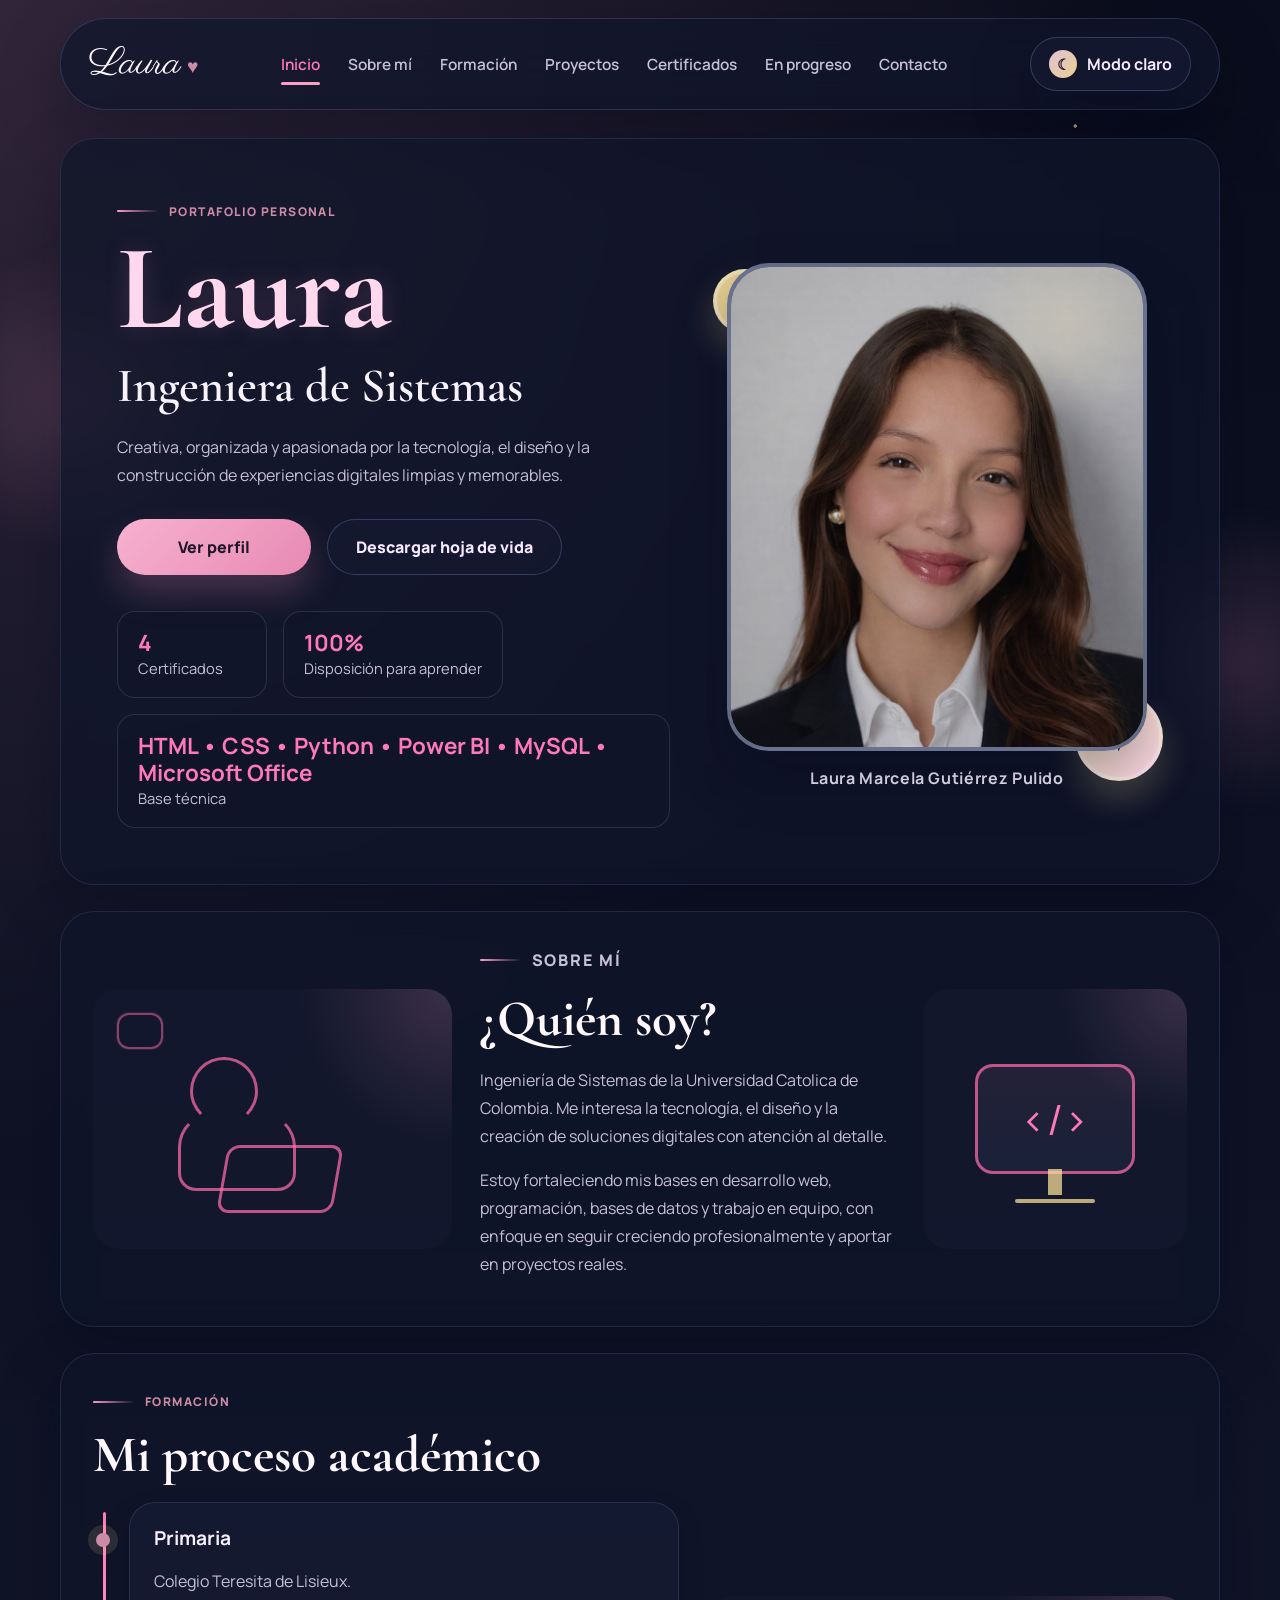
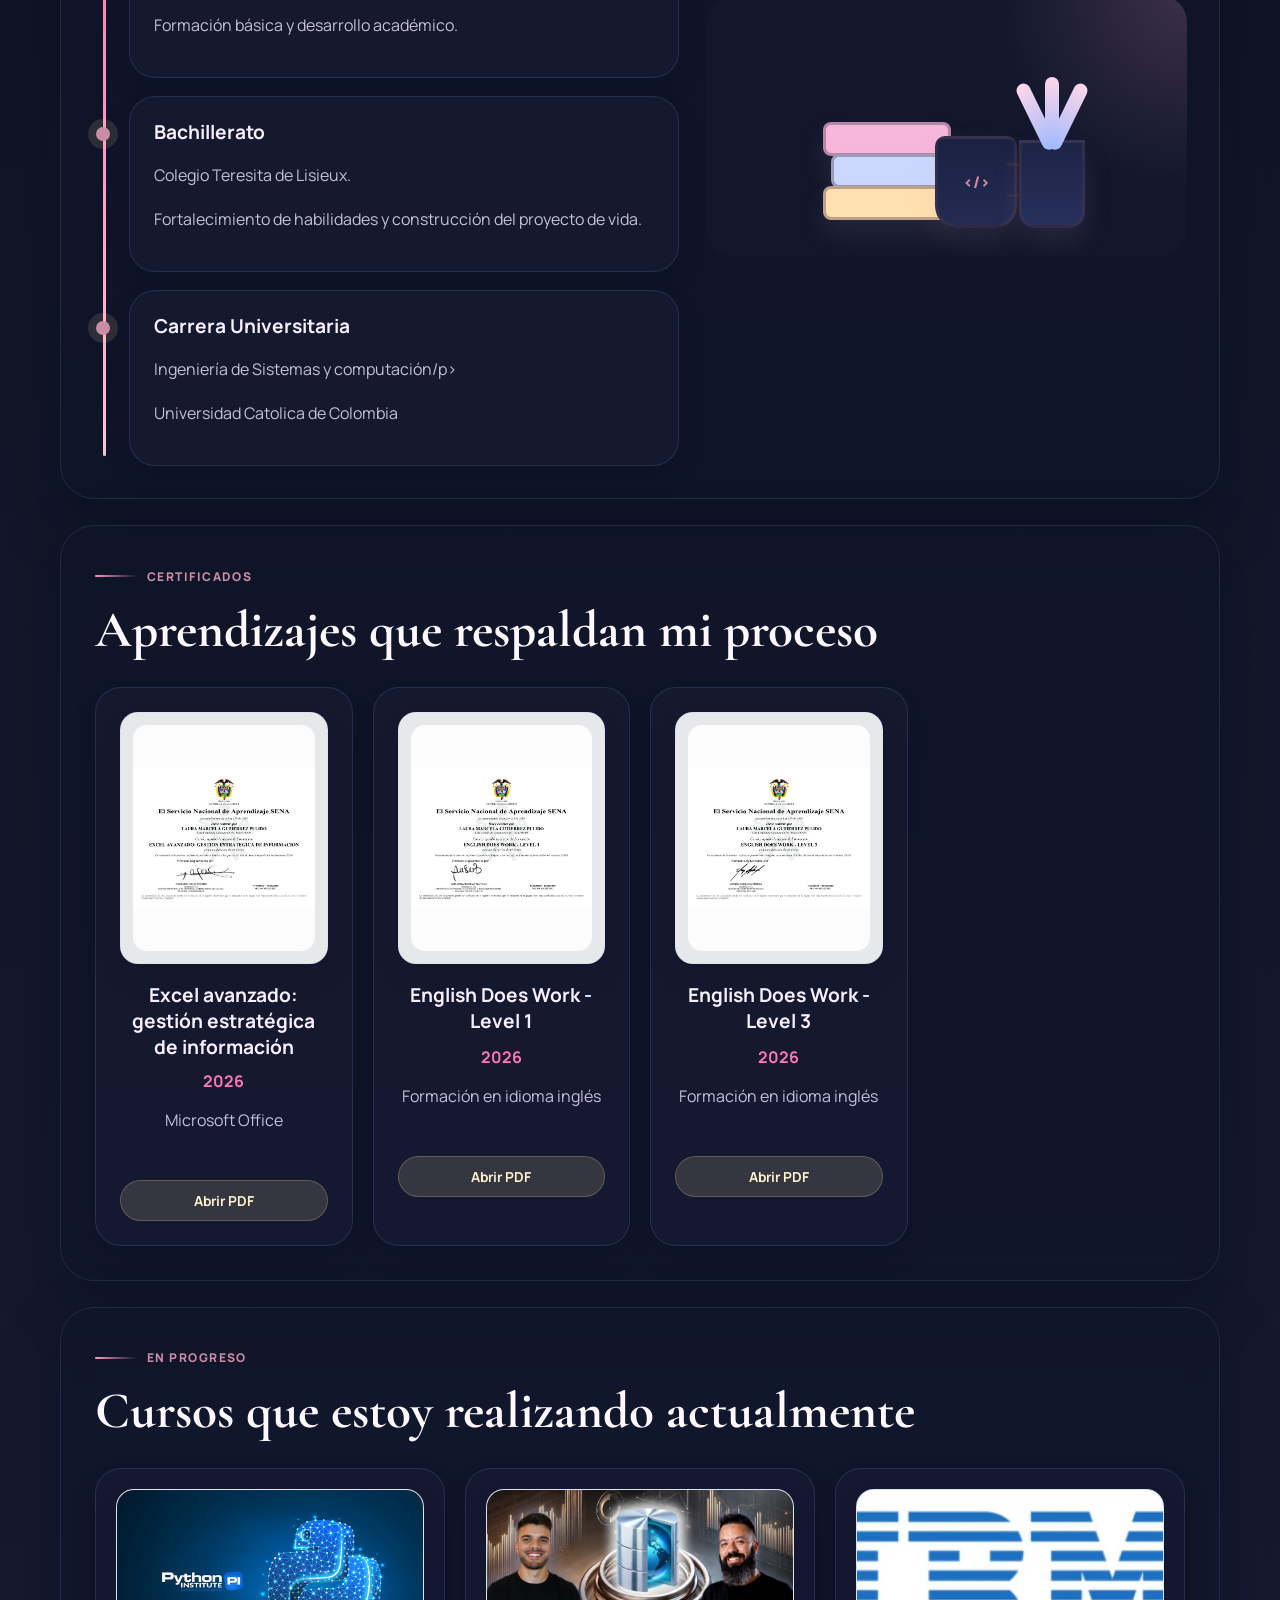
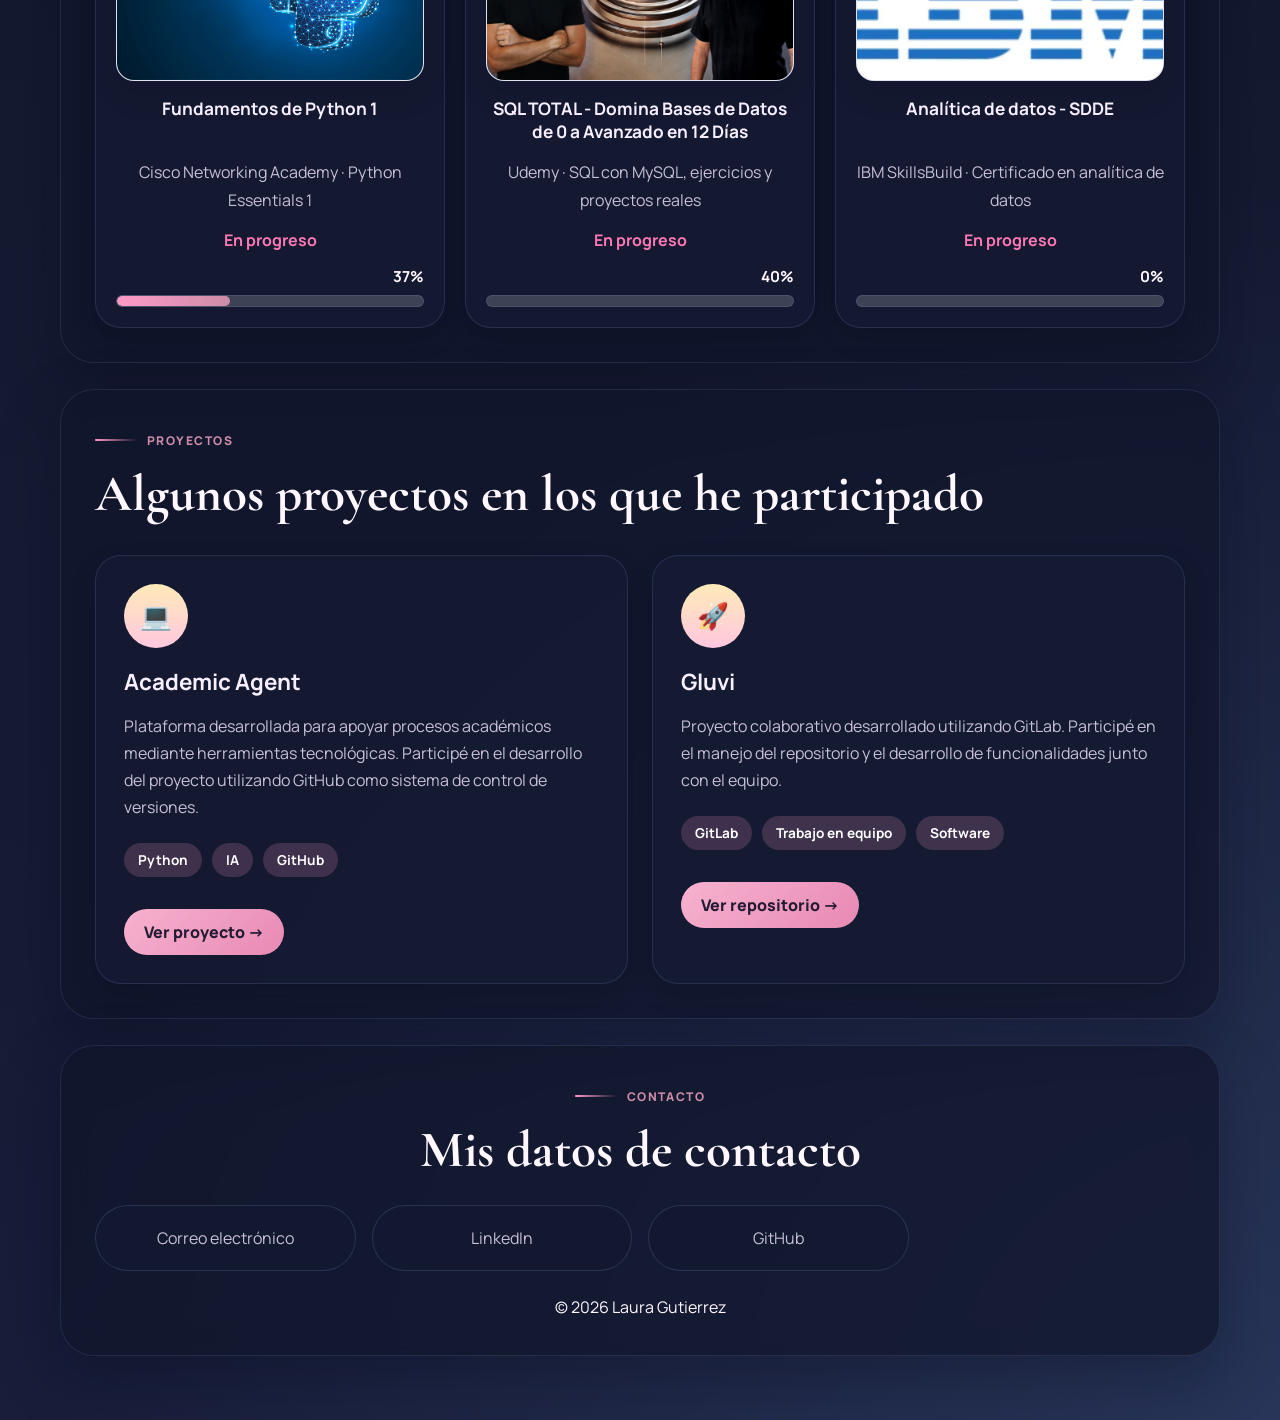
==== commit 2e16c12c: "Se agrego otro curso que se esta realizando y se hicieron modificaciones visuales" ====
--- a/index.html
+++ b/index.html
@@ -27,7 +27,6 @@
       <nav class="site-nav">
         <a href="#inicio">Inicio</a>
         <a href="#sobre-mi">Sobre m&iacute;</a>
-        <a href="#perfil">Perfil</a>
         <a href="#formacion">Formaci&oacute;n</a>
         <a href="#proyectos">Proyectos</a>
         <a href="#certificados">Certificados</a>
@@ -73,7 +72,7 @@
               <span>Disposici&oacute;n para aprender</span>
             </li>
             <li>
-              <strong>HTML &bull; CSS &bull; Python &bull; Power BI &bull; SQL &bull; Microsoft Office</strong>
+              <strong>HTML &bull; CSS &bull; Python &bull; Power BI &bull; MySQL &bull; Microsoft Office</strong>
               <span>Base t&eacute;cnica</span>
             </li>
           </ul>
@@ -123,44 +122,7 @@
         </div>
       </section>
 
-      <section class="resume panel" id="perfil">
-        <div class="section-heading">
-          <p class="section-kicker">Hoja de vida</p>
-          <h3>Mi perfil en resumen</h3>
-        </div>
-
-        <div class="resume-grid">
-          <article class="resume-card">
-            <div class="icon-circle">&#9716;</div>
-            <h4>Perfil profesional</h4>
-            <p>
-              Perfil creativo, organizado y orientado al aprendizaje continuo
-              en desarrollo de software y soluciones digitales.
-            </p>
-          </article>
-
-          <article class="resume-card">
-            <div class="icon-circle">&lt;/&gt;</div>
-            <h4>Habilidades</h4>
-            <div class="tag-list">
-              <span>HTML</span>
-              <span>CSS</span>
-              <span>Python</span>
-              <span>Power BI</span>
-              <span>SQL</span>
-              <span>Microsoft Office</span>
-            </div>
-          </article>
-
-          <article class="resume-card">
-            <div class="icon-circle">&#8962;</div>
-            <h4>Educaci&oacute;n Superior</h4>
-            <p>Ingenier&iacute;a de Sistemas</p>
-            <p>Universidad Catolica de Colombia</p>
-            <p>Bachiller t&eacute;cnico graduada</p>
-          </article>
-        </div>
-      </section>
+      
 
       <section class="journey panel" id="formacion">
         <div class="journey-copy">
@@ -181,12 +143,8 @@
               <p>Fortalecimiento de habilidades y construcci&oacute;n del proyecto de vida.</p>
             </article>
             <article class="timeline-item">
-              <h4>Cursos complementarios</h4>
-              <p>Capacitaciones y aprendizaje adicional para ampliar mi perfil.</p>
-            </article>
-            <article class="timeline-item">
               <h4>Carrera Universitaria</h4>
-              <p>Ingenier&iacute;a de Sistemas</p>
+              <p>Ingenier&iacute;a de Sistemas y computaci&oacute;n/p>
               <p>Universidad Catolica de Colombia</p>
             </article>
           </div>
@@ -226,10 +184,9 @@
                 alt="Vista previa del certificado Excel avanzado: gestion estrategica de informacion"
               />
             </a>
-            <div class="icon-circle">&#9723;</div>
             <h4>Excel avanzado: gesti&oacute;n estrat&eacute;gica de informaci&oacute;n</h4>
+            <span>2026</span>
             <p>Microsoft Office</p>
-            <span>2026</span>
             <a
               class="cert-link"
               href="assets/certificates/9232003467270CC1014736209C.pdf"
@@ -251,10 +208,9 @@
                 alt="Vista previa del certificado English Does Work Level 1"
               />
             </a>
-            <div class="icon-circle">&#9733;</div>
             <h4>English Does Work - Level 1</h4>
+            <span>2026</span>
             <p>Formaci&oacute;n en idioma ingl&eacute;s</p>
-            <span>2026</span>
             <a
               class="cert-link"
               href="assets/certificates/9210003481867CC1014736209C.pdf"
@@ -276,10 +232,9 @@
                 alt="Vista previa del certificado English Does Work Level 3"
               />
             </a>
-            <div class="icon-circle">&#9733;</div>
             <h4>English Does Work - Level 3</h4>
+            <span>2026</span>
             <p>Formaci&oacute;n en idioma ingl&eacute;s</p>
-            <span>2026</span>
             <a
               class="cert-link"
               href="assets/certificates/9304003494504CC1014736209C.pdf"
@@ -327,9 +282,26 @@
             <p>Udemy &middot; SQL con MySQL, ejercicios y proyectos reales</p>
             <span>En progreso</span>
             <div class="progress-meta">
+              <strong>40%</strong>
+            </div>
+            <div class="progress-track" aria-label="Progreso del curso SQL Total">
+              <div class="progress-fill" style="width: 0%"></div>
+            </div>
+          </article>
+          <article class="cert-card progress-card">
+            <a class="cert-preview" href="assets/ibm-skillsbuild-analytics-progress.png" target="_blank" rel="noreferrer">
+              <img
+                src="assets/ibm-skillsbuild-analytics-progress.png"
+                alt="Vista del curso Analitica de datos - SDDE en IBM SkillsBuild"
+              />
+            </a>
+            <h4>Anal&iacute;tica de datos - SDDE</h4>
+            <p>IBM SkillsBuild &middot; Certificado en anal&iacute;tica de datos</p>
+            <span>En progreso</span>
+            <div class="progress-meta">
               <strong>0%</strong>
             </div>
-            <div class="progress-track" aria-label="Progreso del curso SQL Total">
+            <div class="progress-track" aria-label="Progreso del curso Analitica de datos - SDDE">
               <div class="progress-fill" style="width: 0%"></div>
             </div>
           </article>
@@ -402,17 +374,16 @@
       <section class="contact panel" id="contacto">
         <div class="section-heading contact-heading">
           <p class="section-kicker">Contacto</p>
-          <h3>Consulta mi hoja de vida completa</h3>
+          <h3>Mis datos de contacto</h3>
         </div>
 
         <div class="contact-strip">
-          <a href="#sobre-mi">Conoce mi perfil</a>
-          <a href="#certificados">Ver certificados</a>
-          <a href="assets/CV Laura Marcela Gutierrez.pdf" target="_blank" rel="noreferrer">Abrir hoja de vida PDF</a>
-          <a href="assets/CV Laura Marcela Gutierrez.pdf" download="Laura-Marcela-Gutierrez-Pulido-CV.pdf">Descargar PDF</a>
-        </div>
-
-        <p class="closing-note">Gracias por visitar mi portafolio &#9825;</p>
+          <a href="mailto:lauramgp66@gmail.com">Correo electr&oacute;nico</a>
+          <a href="https://www.linkedin.com/in/laura-gutierrez-5867103b4/" target="_blank" rel="noreferrer">LinkedIn</a>
+          <a href="https://github.com/Lau0520" target="_blank" rel="noreferrer">GitHub</a>
+        </div>
+
+        <p class="closing-note">&copy; 2026 Laura Gutierrez</p>
       </section>
     </main>
 
--- a/styles.css
+++ b/styles.css
@@ -10,7 +10,7 @@
   --accent-strong: #ff78b8;
   --accent-soft: #2a315f;
   --shadow: 0 24px 60px rgba(5, 9, 27, 0.34);
-  --gold: #ffe59e;
+  --gold: #cc8ca7;
   --sky: #8dc5ff;
   --body-bg:
     radial-gradient(circle at top left, rgba(255, 164, 203, 0.16), transparent 24%),
@@ -52,14 +52,14 @@
 }
 
 body.light-theme {
-  --panel: rgba(255, 244, 248, 0.9);
-  --panel-strong: rgba(255, 232, 241, 0.96);
-  --text: #4c2f3b;
-  --muted: #7a5a68;
+  --panel: rgba(242, 214, 226, 0.92);
+  --panel-strong: rgba(234, 199, 214, 0.97);
+  --text: #24131b;
+  --muted: #4f3943;
   --line: rgba(210, 146, 175, 0.28);
   --accent: #f59ab8;
   --accent-strong: #de5f91;
-  --accent-soft: #fce0ea;
+  --accent-soft: #e6bccd;
   --shadow: 0 24px 60px rgba(184, 133, 156, 0.18);
   --gold: #d983a7;
   --sky: #b96f91;
@@ -73,30 +73,30 @@
     radial-gradient(circle at 66% 38%, rgba(255, 255, 255, 0.5) 0 1px, transparent 1.8px),
     radial-gradient(circle at 22% 72%, rgba(240, 184, 204, 0.4) 0 1.1px, transparent 2px),
     radial-gradient(circle at 90% 82%, rgba(255, 255, 255, 0.5) 0 1px, transparent 2px);
-  --header-bg: rgba(255, 245, 249, 0.84);
-  --header-border: rgba(229, 170, 194, 0.36);
-  --panel-border: rgba(231, 180, 201, 0.5);
-  --card-bg: rgba(255, 239, 245, 0.94);
-  --card-border: rgba(225, 174, 197, 0.46);
-  --secondary-bg: rgba(255, 230, 239, 0.92);
-  --secondary-border: rgba(219, 165, 188, 0.4);
-  --secondary-text: #7a4057;
-  --stats-bg: rgba(255, 239, 245, 0.92);
-  --stats-border: rgba(225, 174, 197, 0.4);
-  --title: #5c3142;
-  --hero-title: #ca5e8b;
-  --hero-subtitle: #724052;
-  --brand-color: #6c4051;
-  --caption-color: #6d4254;
+  --header-bg: rgba(236, 205, 218, 0.9);
+  --header-border: rgba(191, 129, 156, 0.42);
+  --panel-border: rgba(194, 133, 160, 0.52);
+  --card-bg: rgba(239, 209, 222, 0.96);
+  --card-border: rgba(190, 132, 157, 0.46);
+  --secondary-bg: rgba(232, 198, 212, 0.94);
+  --secondary-border: rgba(186, 126, 152, 0.42);
+  --secondary-text: #4a2836;
+  --stats-bg: rgba(237, 205, 219, 0.94);
+  --stats-border: rgba(187, 128, 153, 0.42);
+  --title: #361c27;
+  --hero-title: #9f3f68;
+  --hero-subtitle: #482936;
+  --brand-color: #412330;
+  --caption-color: #492b38;
   --illustration-bg:
-    radial-gradient(circle at top right, rgba(243, 171, 198, 0.26), transparent 36%),
-    rgba(255, 236, 243, 0.94);
-  --tag-bg: rgba(232, 164, 191, 0.24);
-  --tag-text: #7a4057;
-  --contact-link-bg: rgba(255, 232, 241, 0.94);
-  --contact-link-border: rgba(225, 174, 197, 0.42);
-  --project-tag-text: #7a4057;
-  --project-btn-text: #5c3142;
+    radial-gradient(circle at top right, rgba(214, 126, 164, 0.32), transparent 36%),
+    rgba(233, 203, 216, 0.95);
+  --tag-bg: rgba(208, 138, 168, 0.28);
+  --tag-text: #4c2b39;
+  --contact-link-bg: rgba(231, 198, 212, 0.96);
+  --contact-link-border: rgba(185, 126, 151, 0.42);
+  --project-tag-text: #4c2b39;
+  --project-btn-text: #361c27;
 }
 
 * {
@@ -339,7 +339,7 @@
 }
 
 .progress-card {
-  max-width: 360px;
+  max-width: none;
 }
 
 main {
@@ -462,8 +462,8 @@
 
 .btn-primary {
   color: #20162b;
-  background: linear-gradient(135deg, #ffd9e9, #ffe59e);
-  box-shadow: 0 18px 34px rgba(255, 229, 158, 0.18);
+  background: linear-gradient(135deg, #f7b2cf, #e889b4);
+  box-shadow: 0 18px 34px rgba(232, 137, 180, 0.24);
 }
 
 .btn-secondary {
@@ -1002,6 +1002,28 @@
   text-align: center;
 }
 
+#certificados .cert-card {
+  display: flex;
+  flex-direction: column;
+  align-items: stretch;
+  height: 100%;
+  justify-content: flex-start;
+}
+
+#certificados .icon-circle {
+  display: none;
+}
+
+#certificados .cert-card h4 {
+  margin: 0 0 10px;
+  min-height: 3.4rem;
+}
+
+#certificados .cert-link {
+  margin-top: 18px;
+  width: 100%;
+}
+
 .cert-preview {
   display: block;
   margin-bottom: 18px;
@@ -1026,6 +1048,71 @@
   object-position: top center;
 }
 
+#certificados .cert-preview {
+  display: grid;
+  align-items: center;
+  min-height: 250px;
+  padding: 12px;
+}
+
+#certificados .cert-preview img {
+  width: 100%;
+  height: 226px;
+  aspect-ratio: auto;
+  object-fit: contain;
+  object-position: center;
+  background: rgba(255, 255, 255, 0.88);
+  border-radius: 14px;
+}
+
+#certificados .cert-card p {
+  min-height: 3.5rem;
+  margin: 12px 0 0;
+}
+
+#certificados .cert-card span {
+  margin-top: 0;
+  margin-bottom: 2px;
+}
+
+#progreso .cert-card {
+  display: flex;
+  flex-direction: column;
+  height: 100%;
+  padding: 20px;
+}
+
+#progreso .cert-grid {
+  grid-template-columns: repeat(3, minmax(0, 1fr));
+  align-items: stretch;
+}
+
+#progreso .cert-preview {
+  min-height: 190px;
+  margin-bottom: 16px;
+}
+
+#progreso .cert-preview img {
+  height: 190px;
+  object-fit: cover;
+  object-position: center;
+}
+
+#progreso .cert-card h4 {
+  margin: 0 0 10px;
+  min-height: 3.2rem;
+  font-size: 1.08rem;
+}
+
+#progreso .cert-card p {
+  margin: 0;
+  min-height: 3.8rem;
+}
+
+#progreso .cert-card span {
+  margin-top: 10px;
+}
+
 .cert-card .icon-circle {
   margin: 0 auto 18px;
 }
@@ -1035,33 +1122,6 @@
   margin-top: 12px;
   color: var(--accent-strong);
   font-weight: 700;
-}
-
-.progress-meta {
-  margin-top: 14px;
-  text-align: right;
-}
-
-.progress-meta strong {
-  color: var(--title);
-  font-size: 0.95rem;
-}
-
-.progress-track {
-  width: 100%;
-  height: 12px;
-  margin-top: 8px;
-  border-radius: 999px;
-  overflow: hidden;
-  background: rgba(255, 255, 255, 0.18);
-  border: 1px solid var(--card-border);
-}
-
-.progress-fill {
-  height: 100%;
-  border-radius: inherit;
-  background: linear-gradient(90deg, var(--accent), var(--gold));
-  transition: width 220ms ease;
 }
 
 .cert-link {
@@ -1079,10 +1139,43 @@
   transition: transform 180ms ease, box-shadow 180ms ease, background 180ms ease;
 }
 
+body.light-theme .cert-link {
+  color: #452531;
+  background: rgba(255, 235, 206, 0.55);
+  border-color: rgba(181, 133, 92, 0.28);
+}
+
 .cert-link:hover {
   transform: translateY(-2px);
   background: rgba(255, 229, 158, 0.2);
   box-shadow: 0 16px 28px rgba(255, 229, 158, 0.12);
+}
+
+.progress-meta {
+  margin-top: 14px;
+  text-align: right;
+}
+
+.progress-meta strong {
+  color: var(--title);
+  font-size: 0.95rem;
+}
+
+.progress-track {
+  width: 100%;
+  height: 12px;
+  margin-top: 8px;
+  border-radius: 999px;
+  overflow: hidden;
+  background: rgba(255, 255, 255, 0.18);
+  border: 1px solid var(--card-border);
+}
+
+.progress-fill {
+  height: 100%;
+  border-radius: inherit;
+  background: linear-gradient(90deg, var(--accent), var(--gold));
+  transition: width 220ms ease;
 }
 
 .contact {
@@ -1157,6 +1250,10 @@
   .mission-chip {
     left: 8px;
     bottom: 16px;
+  }
+
+  #progreso .cert-grid {
+    grid-template-columns: repeat(2, minmax(0, 1fr));
   }
 }
 
@@ -1256,6 +1353,16 @@
     transform: scale(0.9);
     transform-origin: center bottom;
   }
+
+  #progreso .cert-grid {
+    grid-template-columns: 1fr;
+  }
+
+  #progreso .cert-preview,
+  #progreso .cert-preview img {
+    height: auto;
+    min-height: 0;
+  }
 }
 /*=========================
         PROYECTOS
@@ -1319,7 +1426,7 @@
     margin-top:10px;
     padding:12px 20px;
     border-radius:999px;
-    background:linear-gradient(135deg,#ffd9e9,#ffe59e);
+    background:linear-gradient(135deg,#f7b2cf,#e889b4);
     color:var(--project-btn-text);
     font-weight:800;
     transition:.3s;
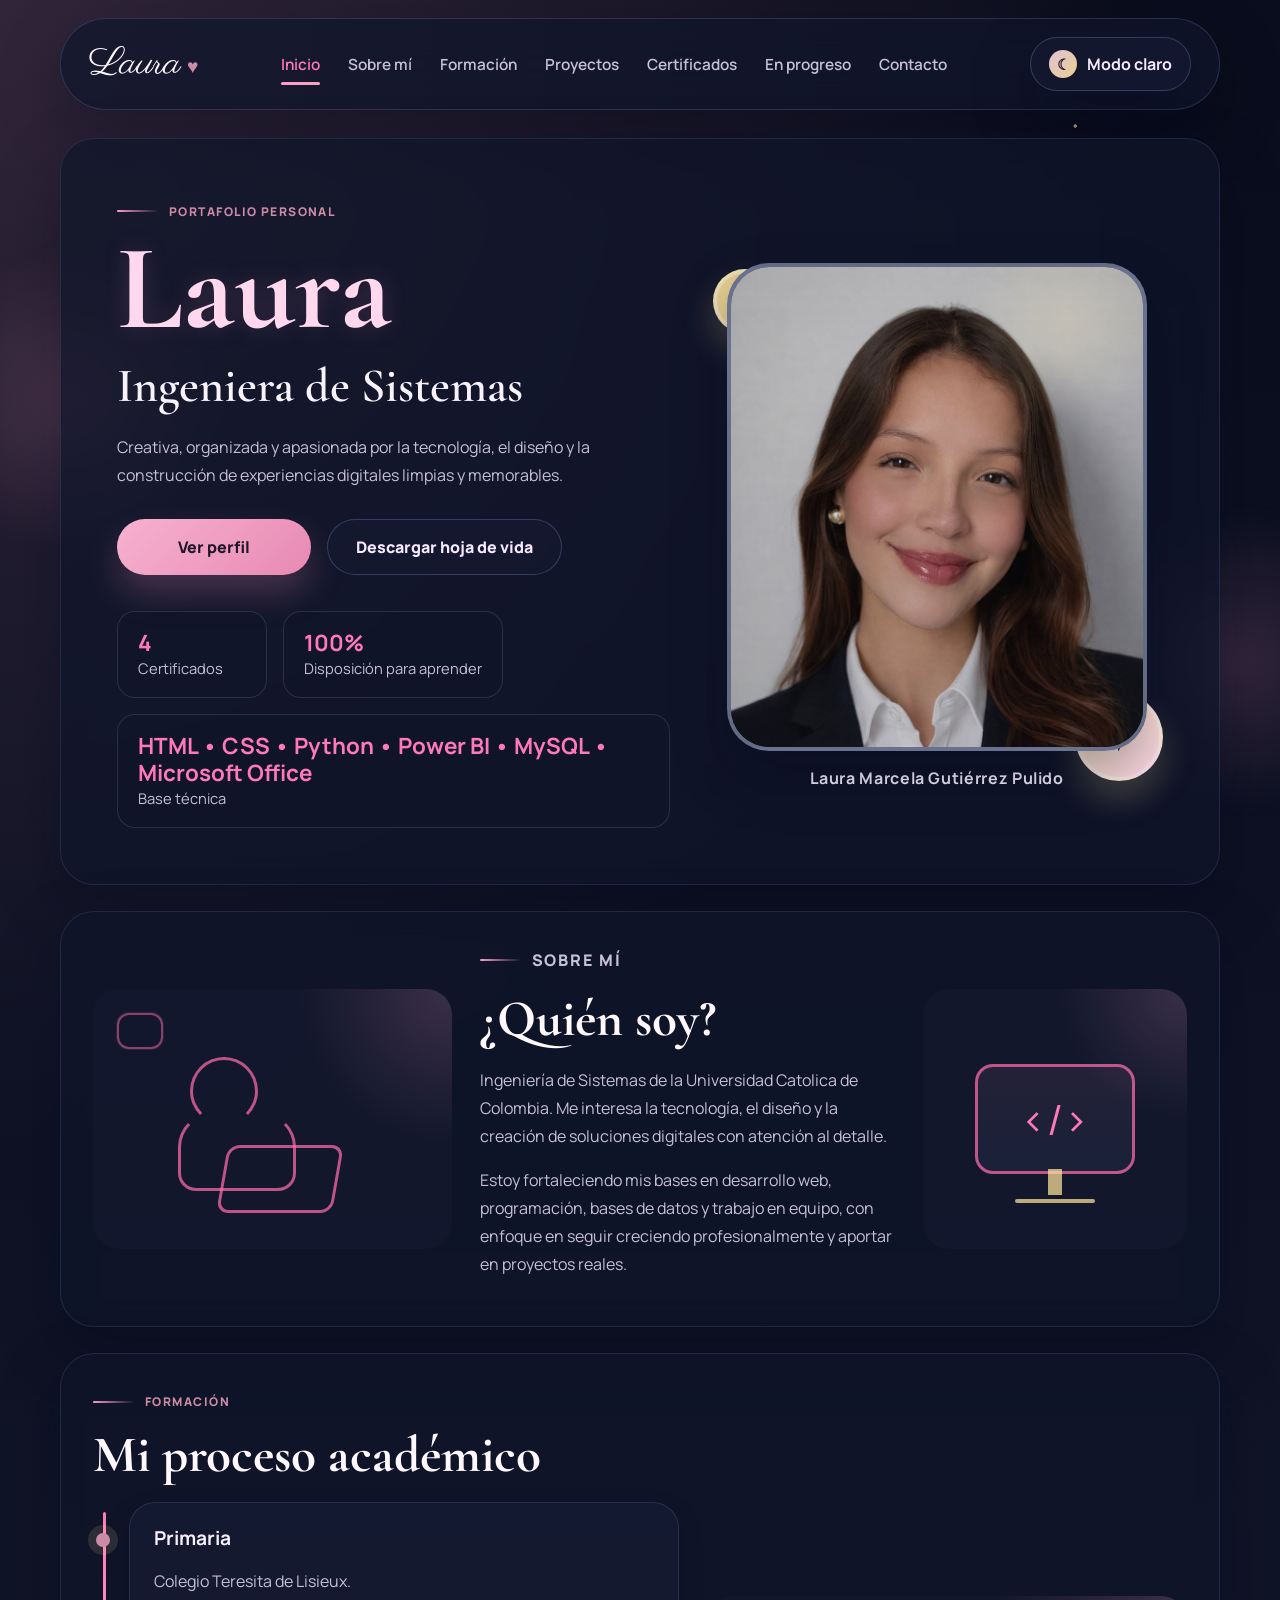
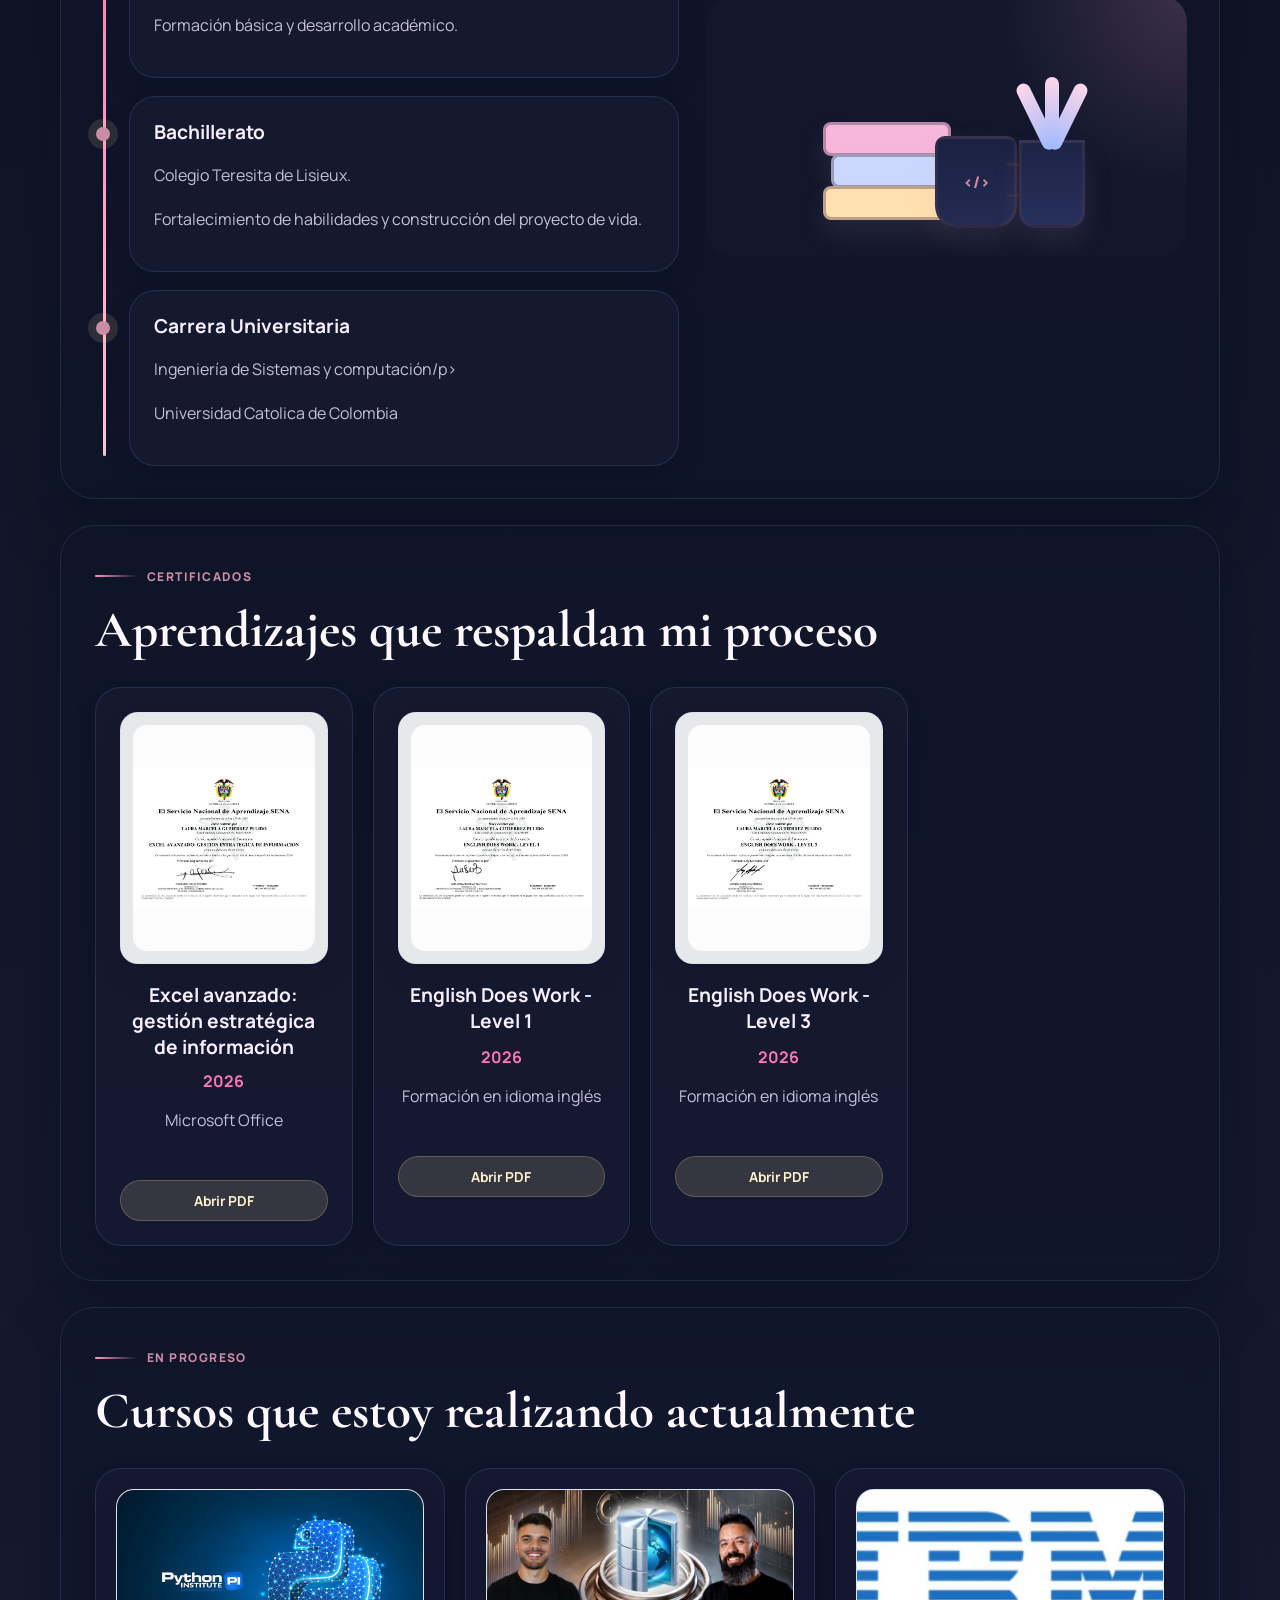
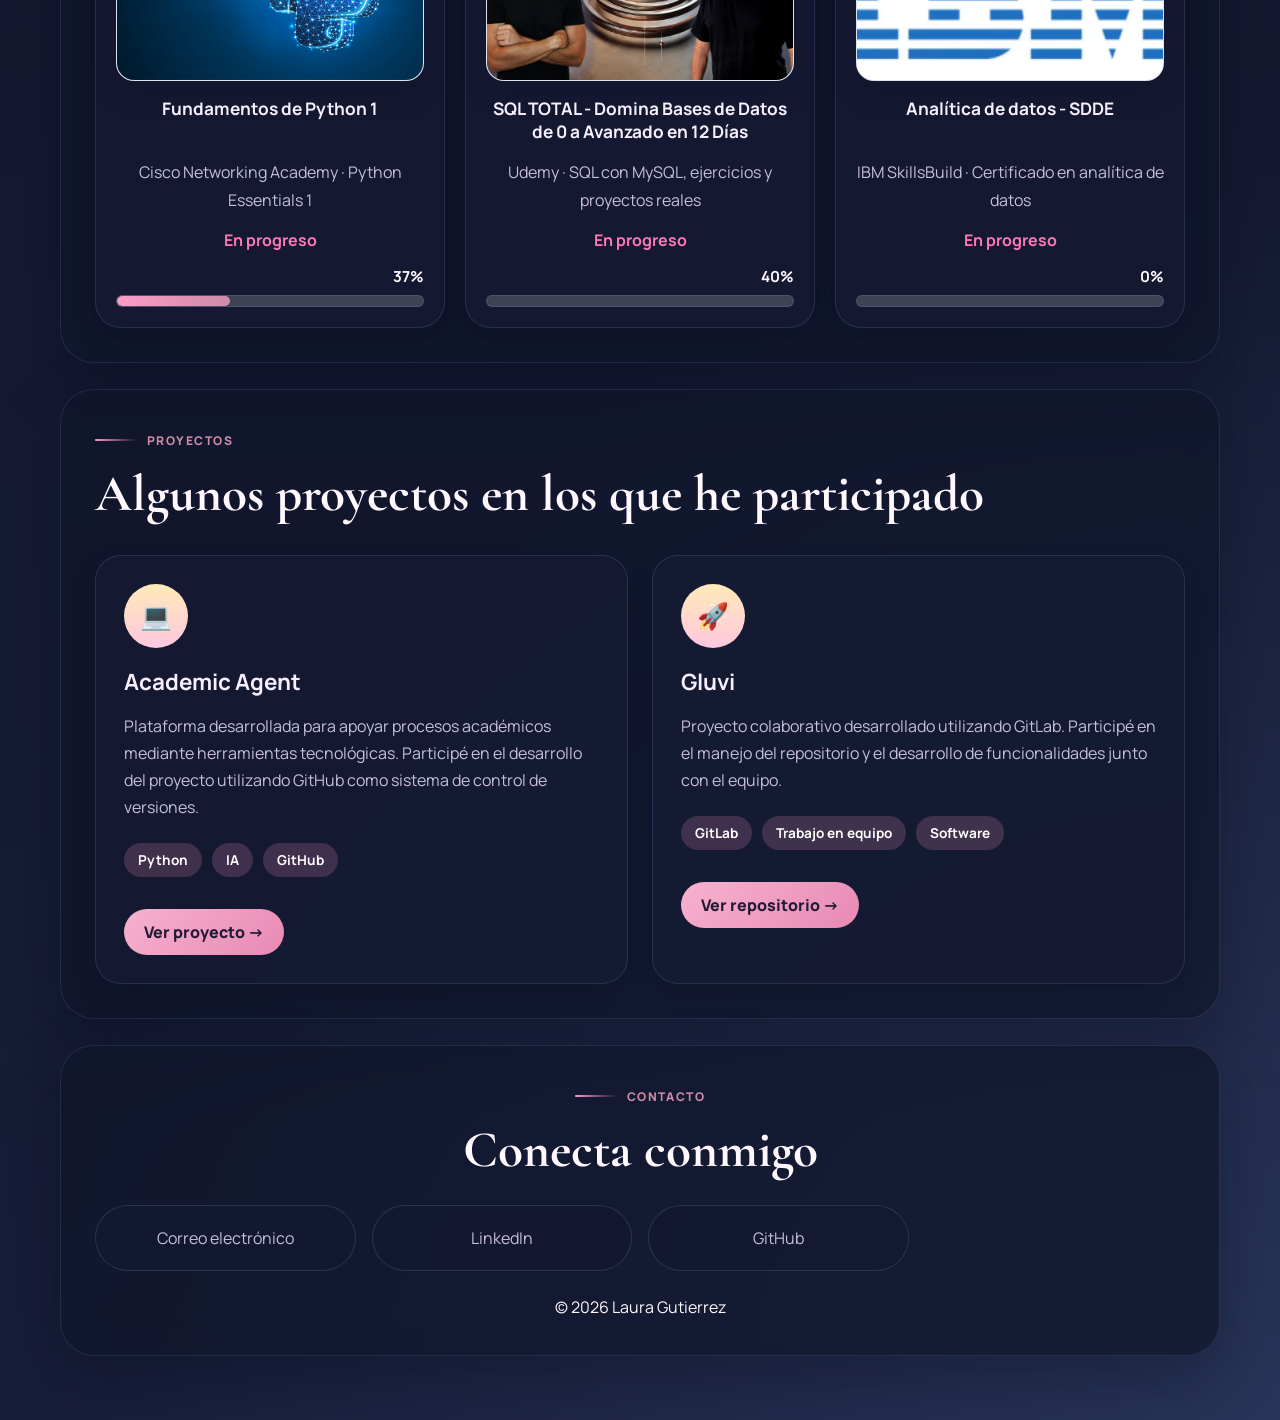
==== commit ac15d312: "Prueba deploy automatico" ====
--- a/index.html
+++ b/index.html
@@ -374,7 +374,7 @@
       <section class="contact panel" id="contacto">
         <div class="section-heading contact-heading">
           <p class="section-kicker">Contacto</p>
-          <h3>Mis datos de contacto</h3>
+          <h3>Conecta conmigo</h3>
         </div>
 
         <div class="contact-strip">
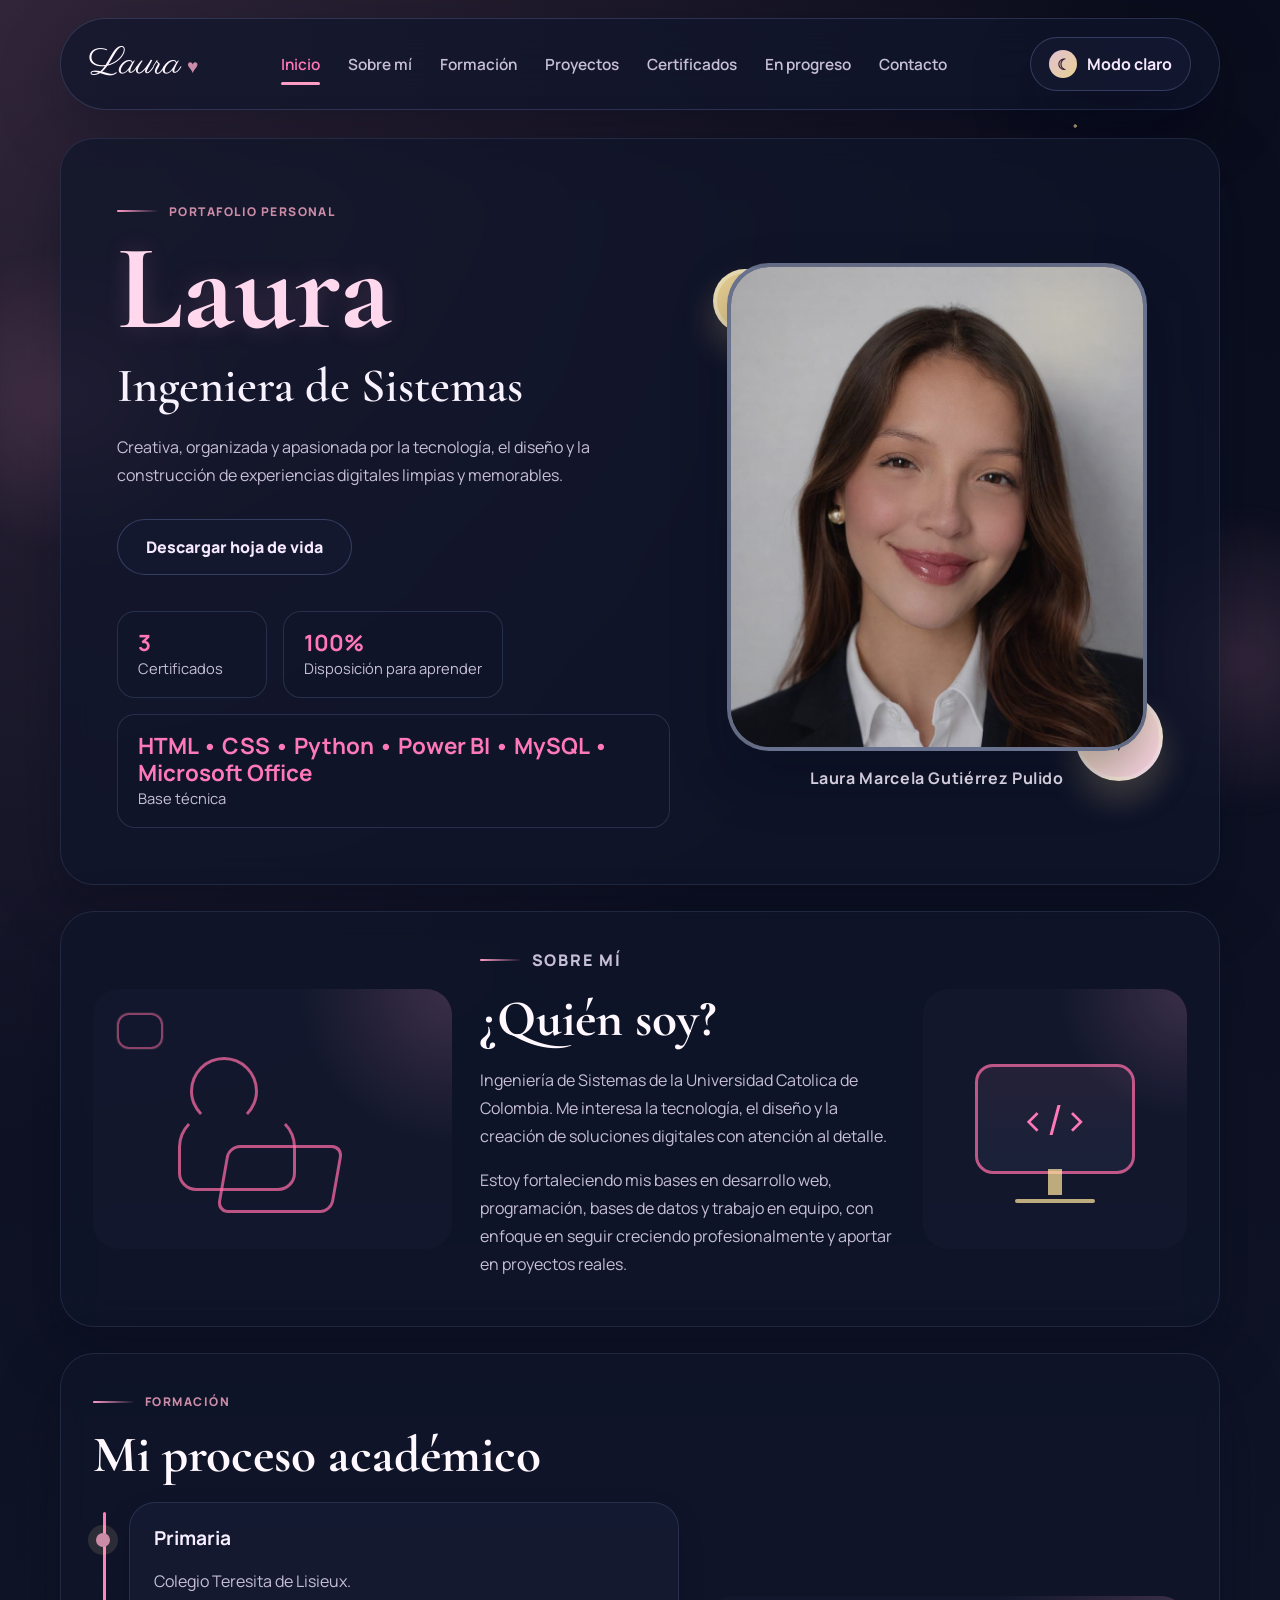
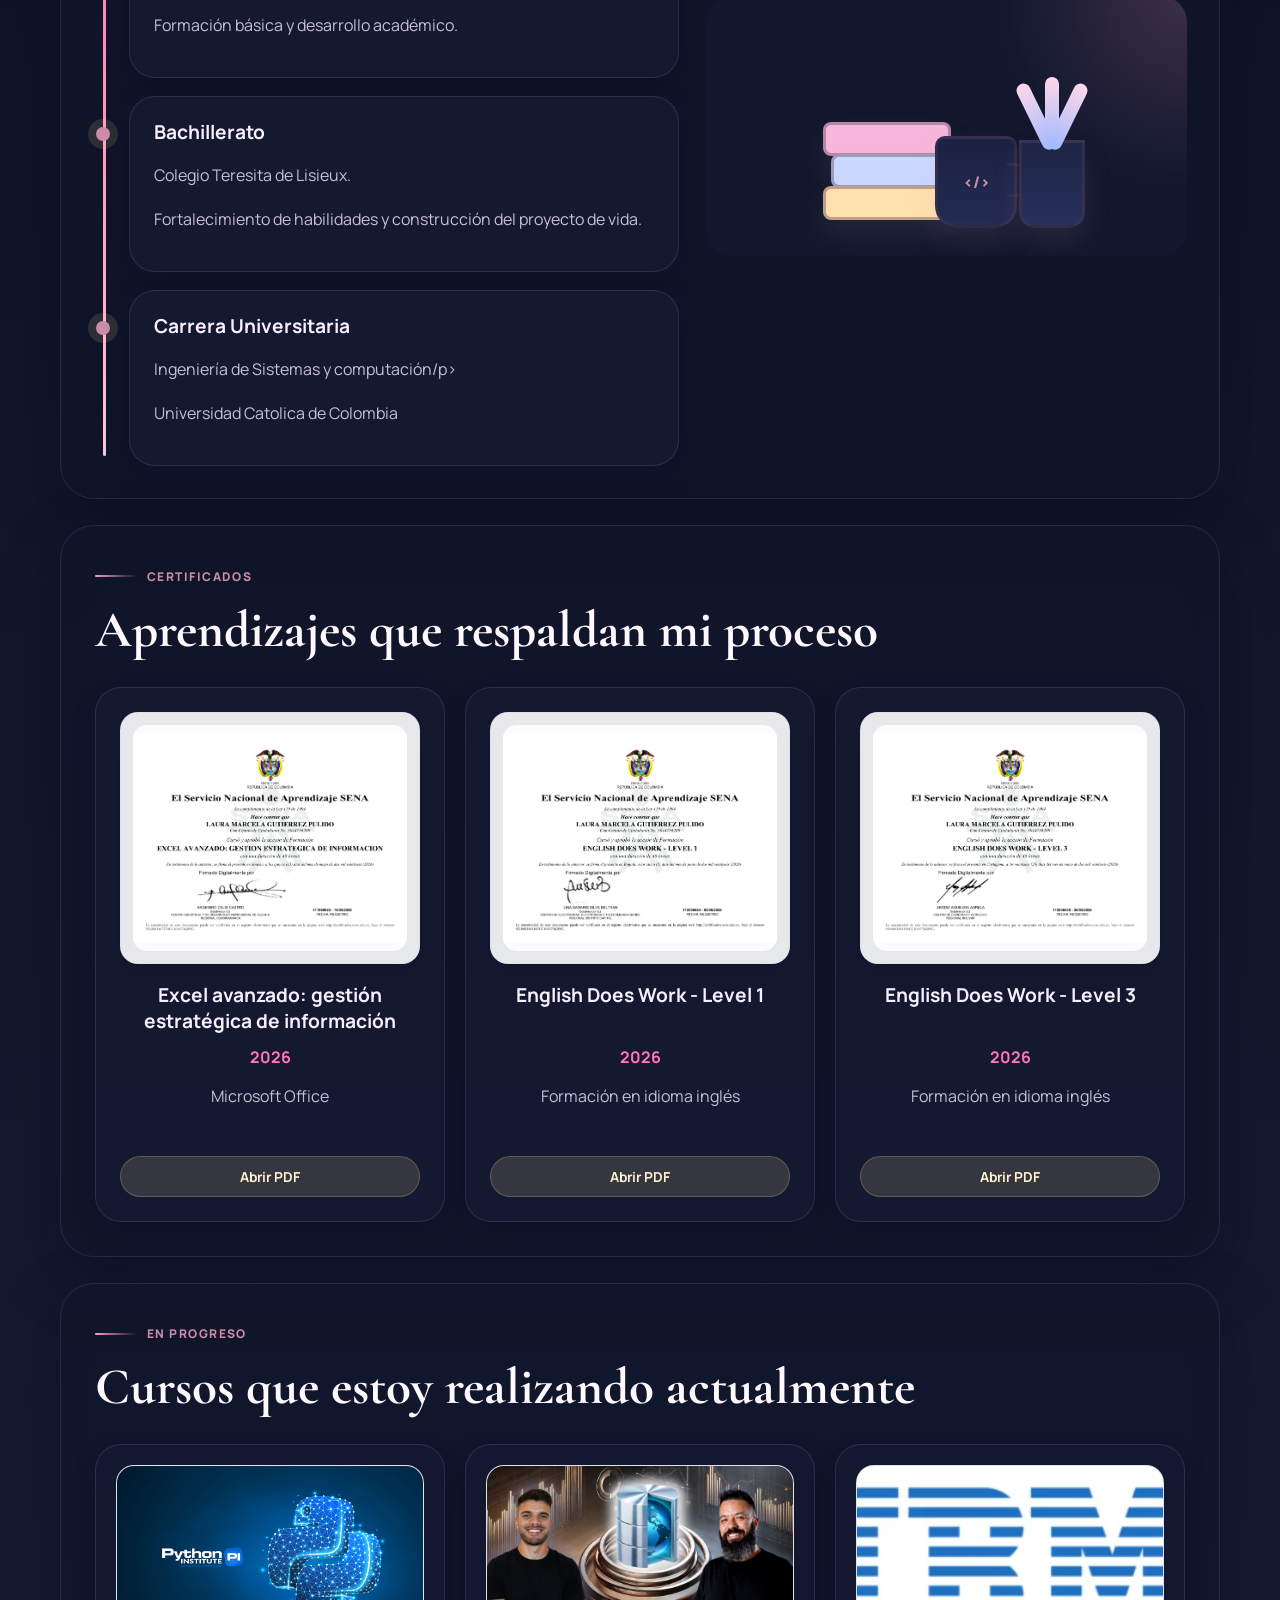
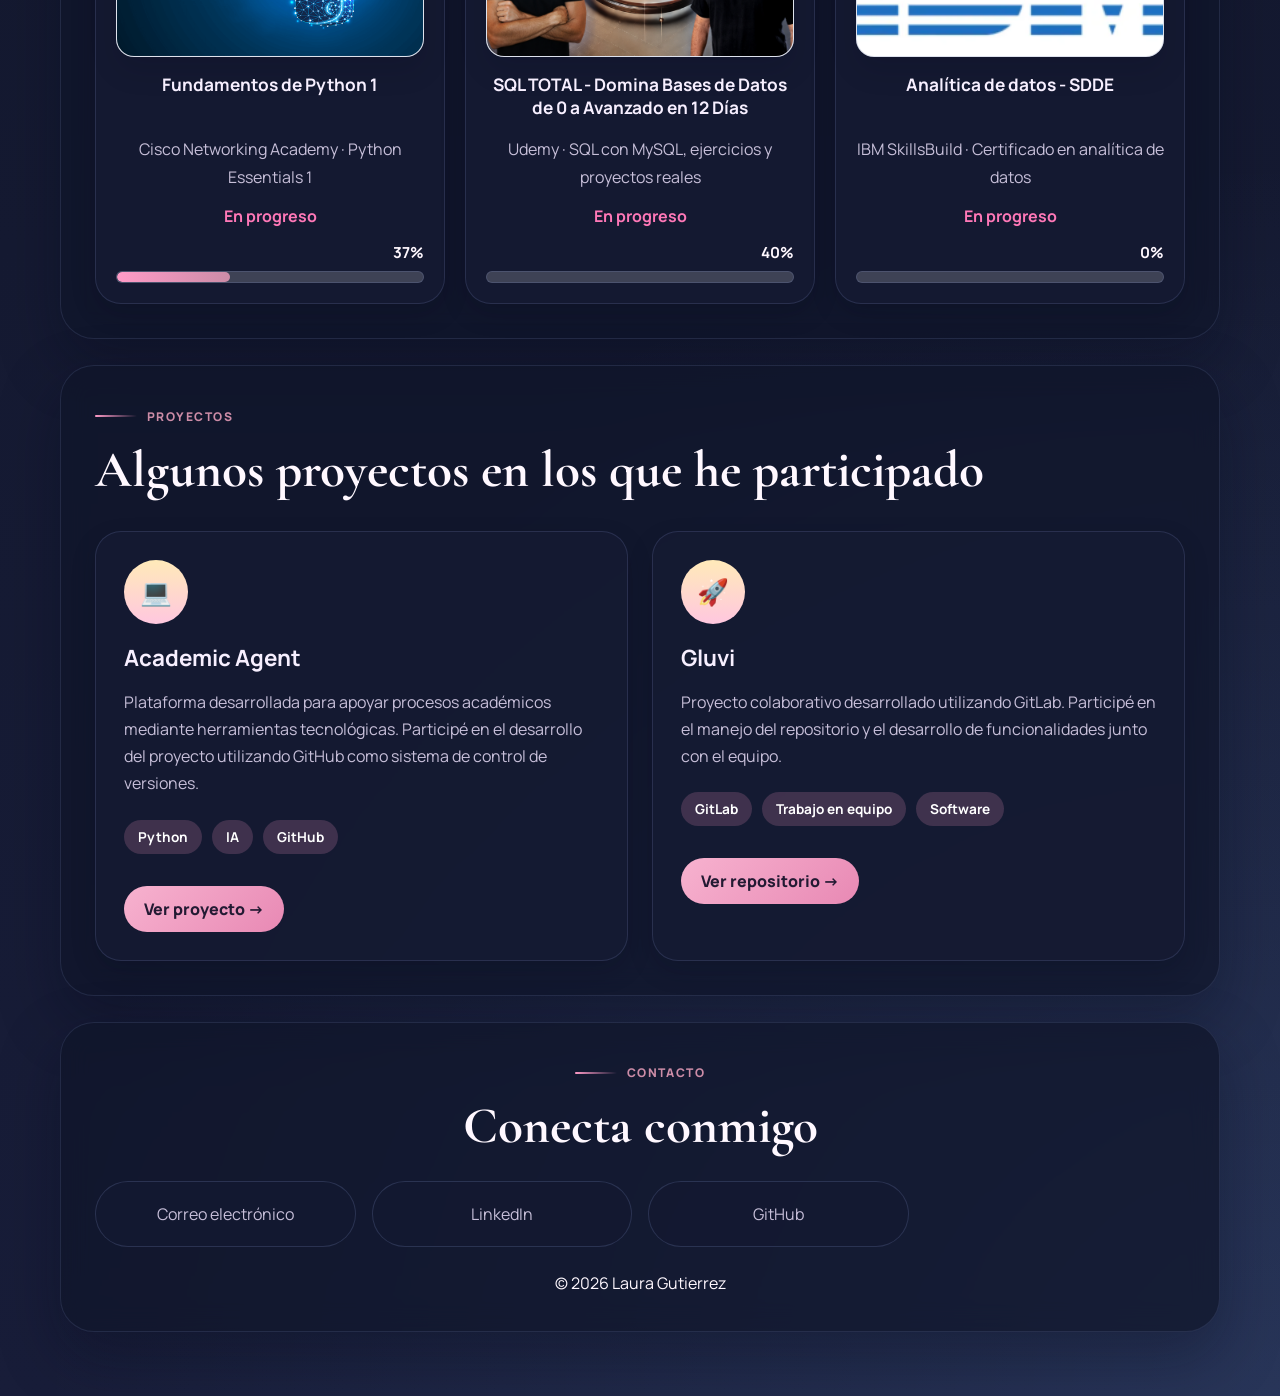
==== commit d95e9271: "Arreglos visuales" ====
--- a/index.html
+++ b/index.html
@@ -52,7 +52,6 @@
           </p>
 
           <div class="hero-actions">
-            <a class="btn btn-primary" href="#perfil">Ver perfil</a>
             <a
               class="btn btn-secondary"
               href="assets/CV Laura Marcela Gutierrez.pdf"
@@ -64,7 +63,7 @@
 
           <ul class="hero-stats">
             <li>
-              <strong>4</strong>
+              <strong>3</strong>
               <span>Certificados</span>
             </li>
             <li>
--- a/styles.css
+++ b/styles.css
@@ -1010,6 +1010,11 @@
   justify-content: flex-start;
 }
 
+#certificados .cert-grid {
+  grid-template-columns: repeat(3, minmax(0, 1fr));
+  align-items: stretch;
+}
+
 #certificados .icon-circle {
   display: none;
 }
@@ -1252,6 +1257,10 @@
     bottom: 16px;
   }
 
+  #certificados .cert-grid {
+    grid-template-columns: repeat(2, minmax(0, 1fr));
+  }
+
   #progreso .cert-grid {
     grid-template-columns: repeat(2, minmax(0, 1fr));
   }
@@ -1354,6 +1363,10 @@
     transform-origin: center bottom;
   }
 
+  #certificados .cert-grid {
+    grid-template-columns: 1fr;
+  }
+
   #progreso .cert-grid {
     grid-template-columns: 1fr;
   }
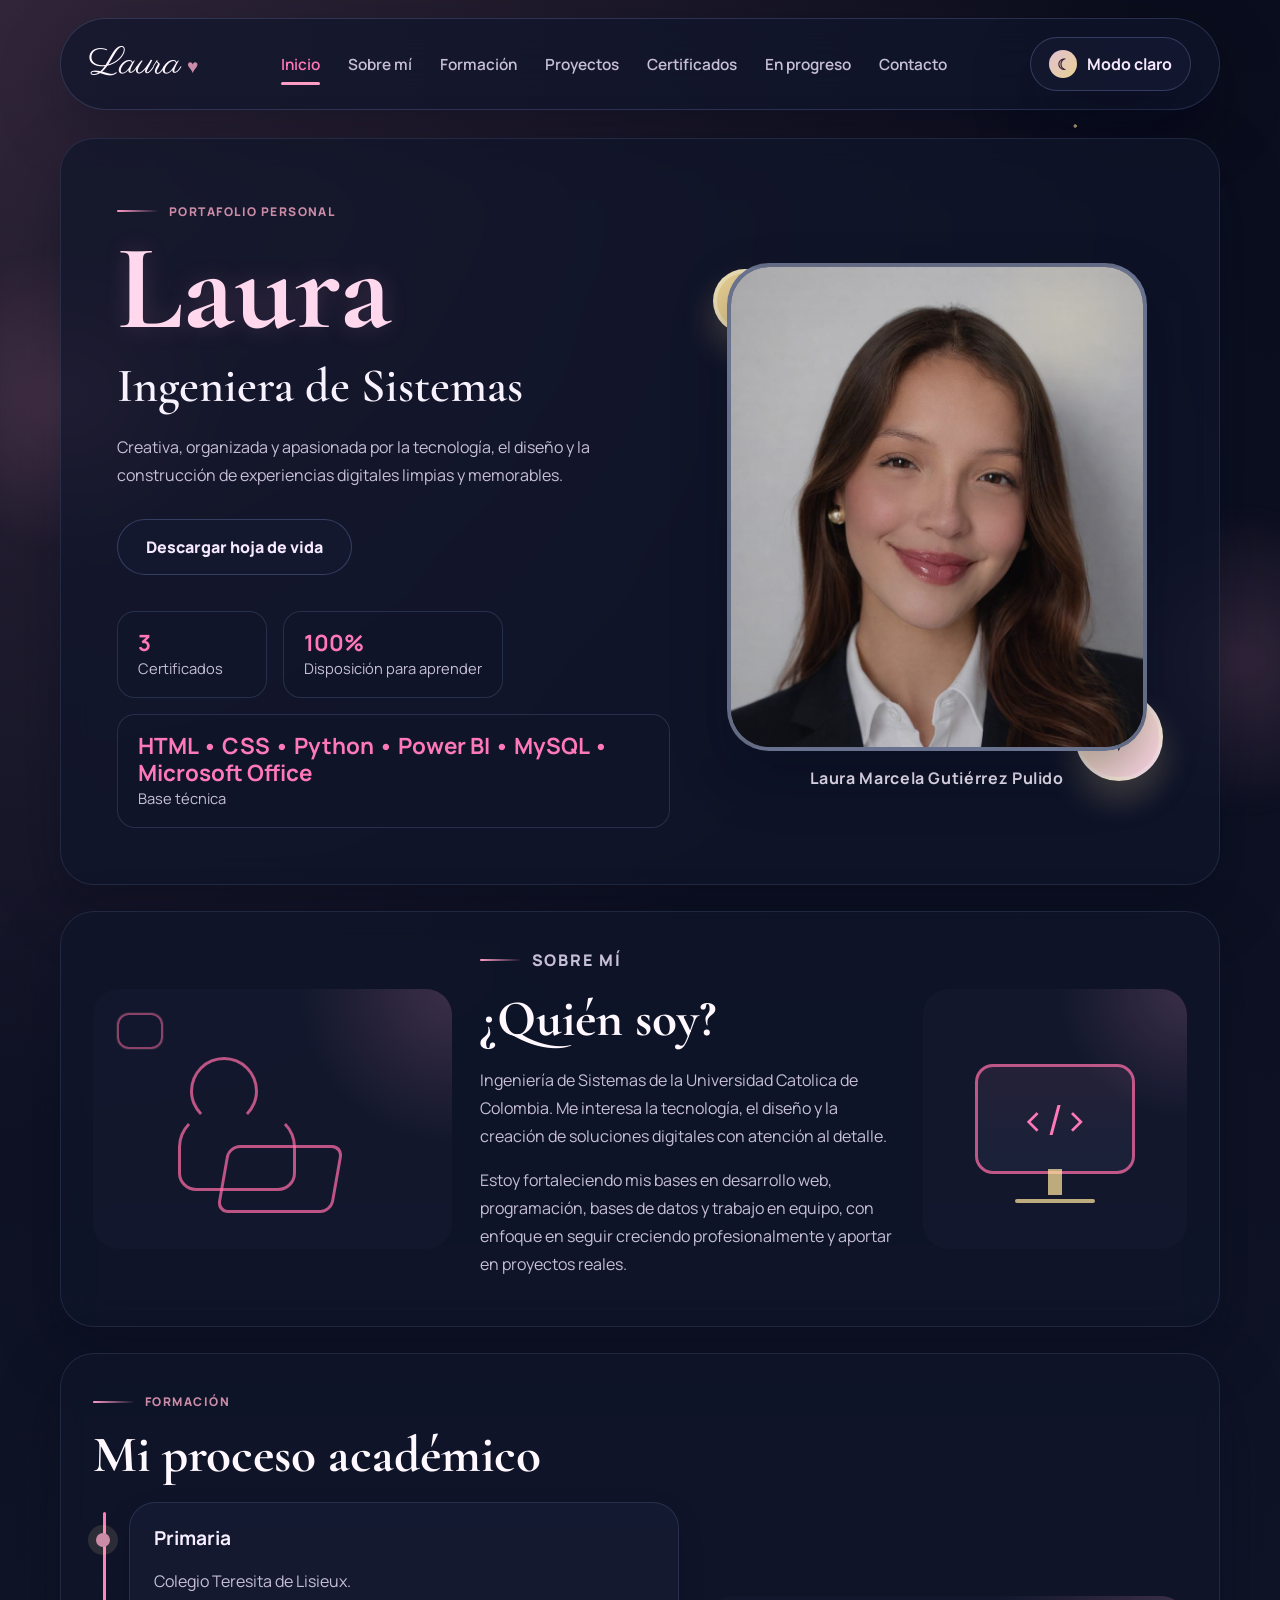
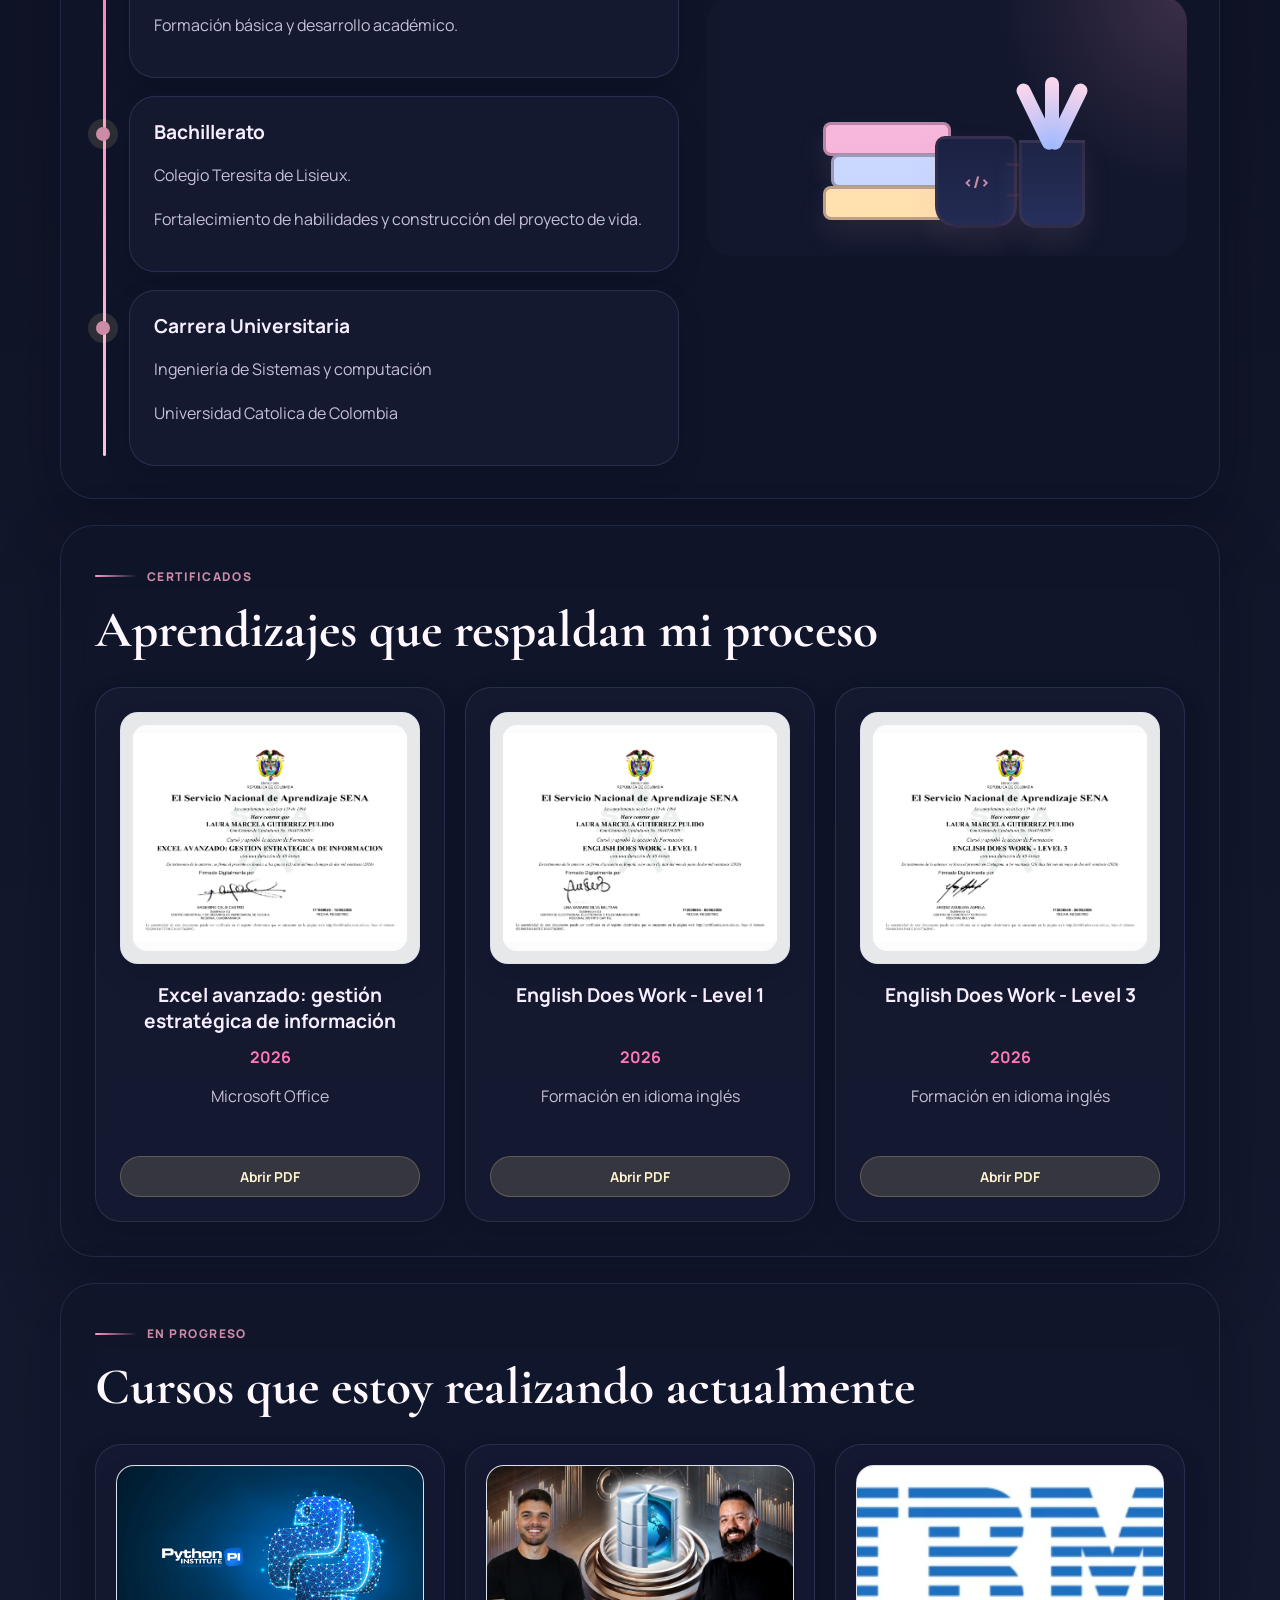
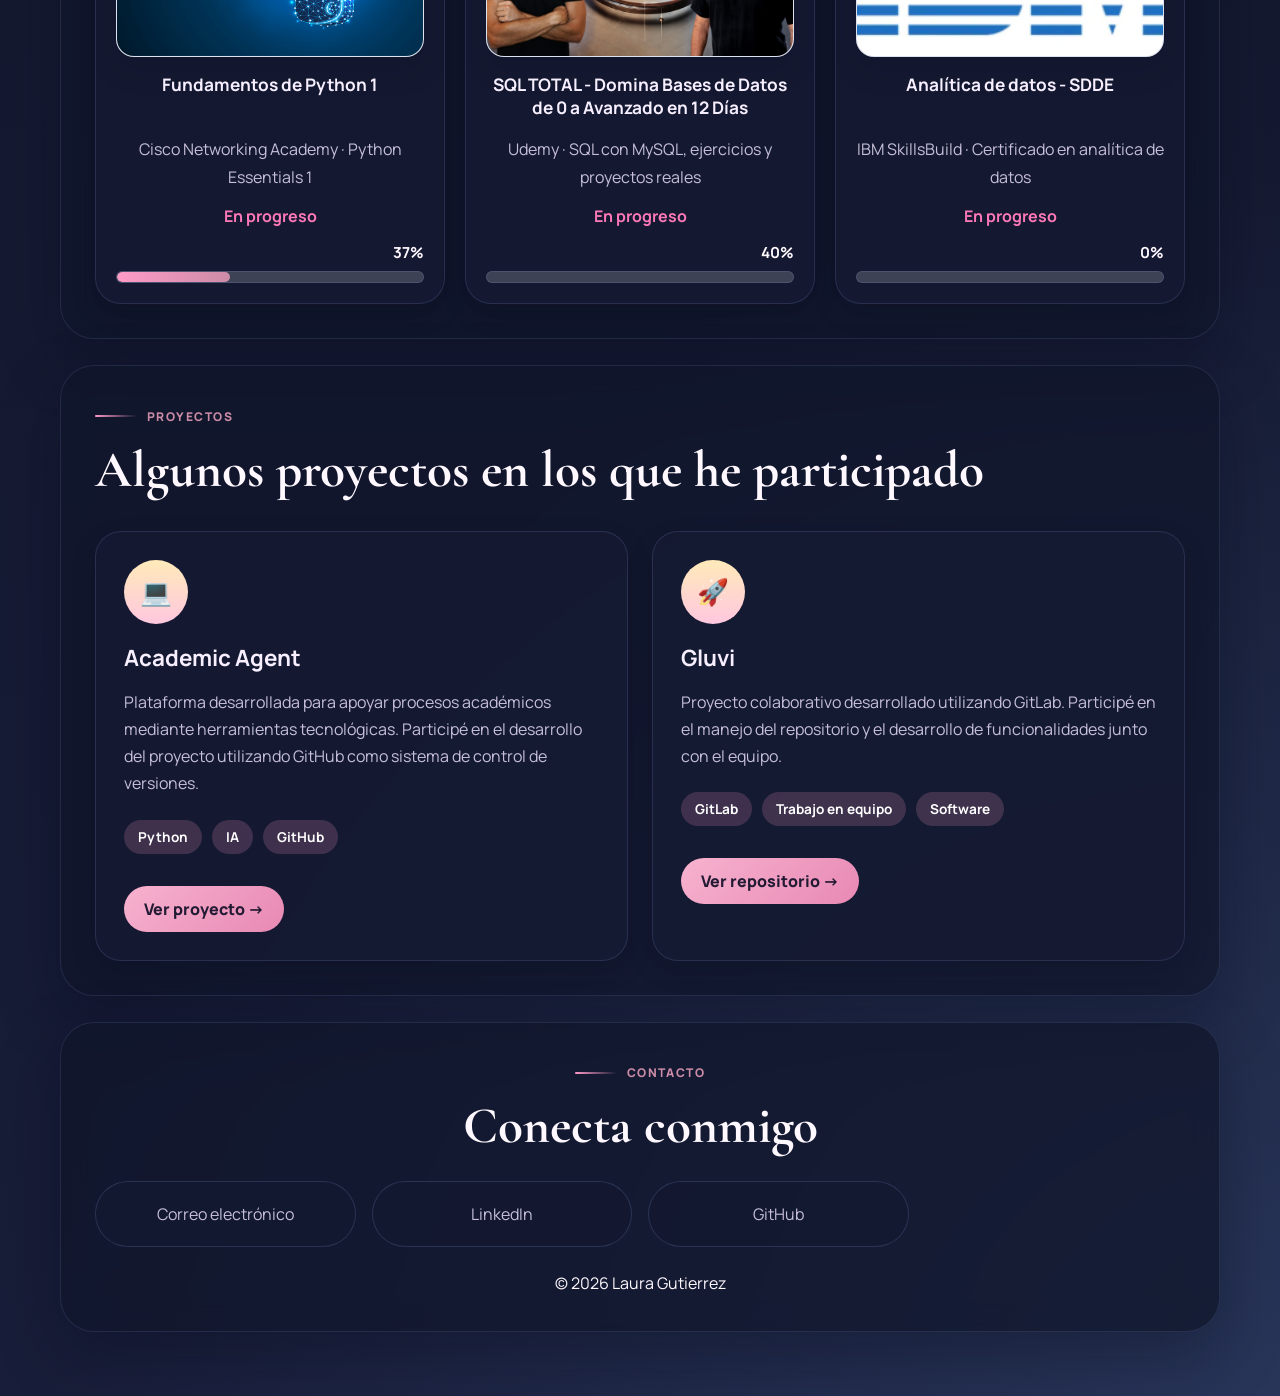
==== commit e08fde62: "Modificación para viulización en celular" ====
--- a/index.html
+++ b/index.html
@@ -143,7 +143,7 @@
             </article>
             <article class="timeline-item">
               <h4>Carrera Universitaria</h4>
-              <p>Ingenier&iacute;a de Sistemas y computaci&oacute;n/p>
+              <p>Ingenier&iacute;a de Sistemas y computaci&oacute;n</p>
               <p>Universidad Catolica de Colombia</p>
             </article>
           </div>
--- a/styles.css
+++ b/styles.css
@@ -1000,6 +1000,7 @@
 .cert-card {
   padding: 24px;
   text-align: center;
+  overflow: hidden;
 }
 
 #certificados .cert-card {
@@ -1107,11 +1108,13 @@
   margin: 0 0 10px;
   min-height: 3.2rem;
   font-size: 1.08rem;
+  overflow-wrap: anywhere;
 }
 
 #progreso .cert-card p {
   margin: 0;
   min-height: 3.8rem;
+  overflow-wrap: anywhere;
 }
 
 #progreso .cert-card span {
@@ -1203,6 +1206,7 @@
   border-radius: 999px;
   background: var(--contact-link-bg);
   border: 1px solid var(--contact-link-border);
+  overflow-wrap: anywhere;
 }
 
 .contact-strip a:hover,
@@ -1268,6 +1272,7 @@
 
 @media (max-width: 760px) {
   .site-header {
+    top: 10px;
     flex-wrap: wrap;
     padding: 16px 18px;
     border-radius: 28px;
@@ -1323,8 +1328,39 @@
     gap: 28px;
   }
 
+  .hero h1 {
+    font-size: clamp(3.4rem, 18vw, 5rem);
+  }
+
+  .hero h2 {
+    font-size: clamp(1.7rem, 8vw, 2.2rem);
+  }
+
+  .brand {
+    font-size: 2rem;
+  }
+
   .hero-stats {
     flex-direction: column;
+  }
+
+  .hero-stats li {
+    width: 100%;
+    min-width: 0;
+  }
+
+  .hero-stats strong {
+    font-size: 1.15rem;
+    word-break: break-word;
+  }
+
+  .hero-actions {
+    margin: 24px 0 28px;
+  }
+
+  .btn {
+    width: 100%;
+    min-width: 0;
   }
 
   .portrait-card {
@@ -1367,6 +1403,21 @@
     grid-template-columns: 1fr;
   }
 
+  #certificados .cert-card,
+  #progreso .cert-card,
+  .project-card {
+    padding: 20px;
+  }
+
+  #certificados .cert-preview {
+    min-height: 210px;
+    padding: 10px;
+  }
+
+  #certificados .cert-preview img {
+    height: 188px;
+  }
+
   #progreso .cert-grid {
     grid-template-columns: 1fr;
   }
@@ -1375,6 +1426,40 @@
   #progreso .cert-preview img {
     height: auto;
     min-height: 0;
+  }
+
+  #progreso .cert-card h4,
+  #certificados .cert-card h4,
+  .project-card h4 {
+    min-height: 0;
+    font-size: 1.02rem;
+    overflow-wrap: anywhere;
+  }
+
+  #progreso .cert-card p,
+  #certificados .cert-card p,
+  .project-card p {
+    min-height: 0;
+    overflow-wrap: anywhere;
+  }
+
+  .project-card {
+    padding: 22px;
+  }
+
+  .project-btn,
+  .cert-link,
+  .contact-strip a {
+    width: 100%;
+    justify-content: center;
+  }
+
+  .contact-strip {
+    gap: 12px;
+  }
+
+  .contact-heading {
+    text-align: center;
   }
 }
 /*=========================
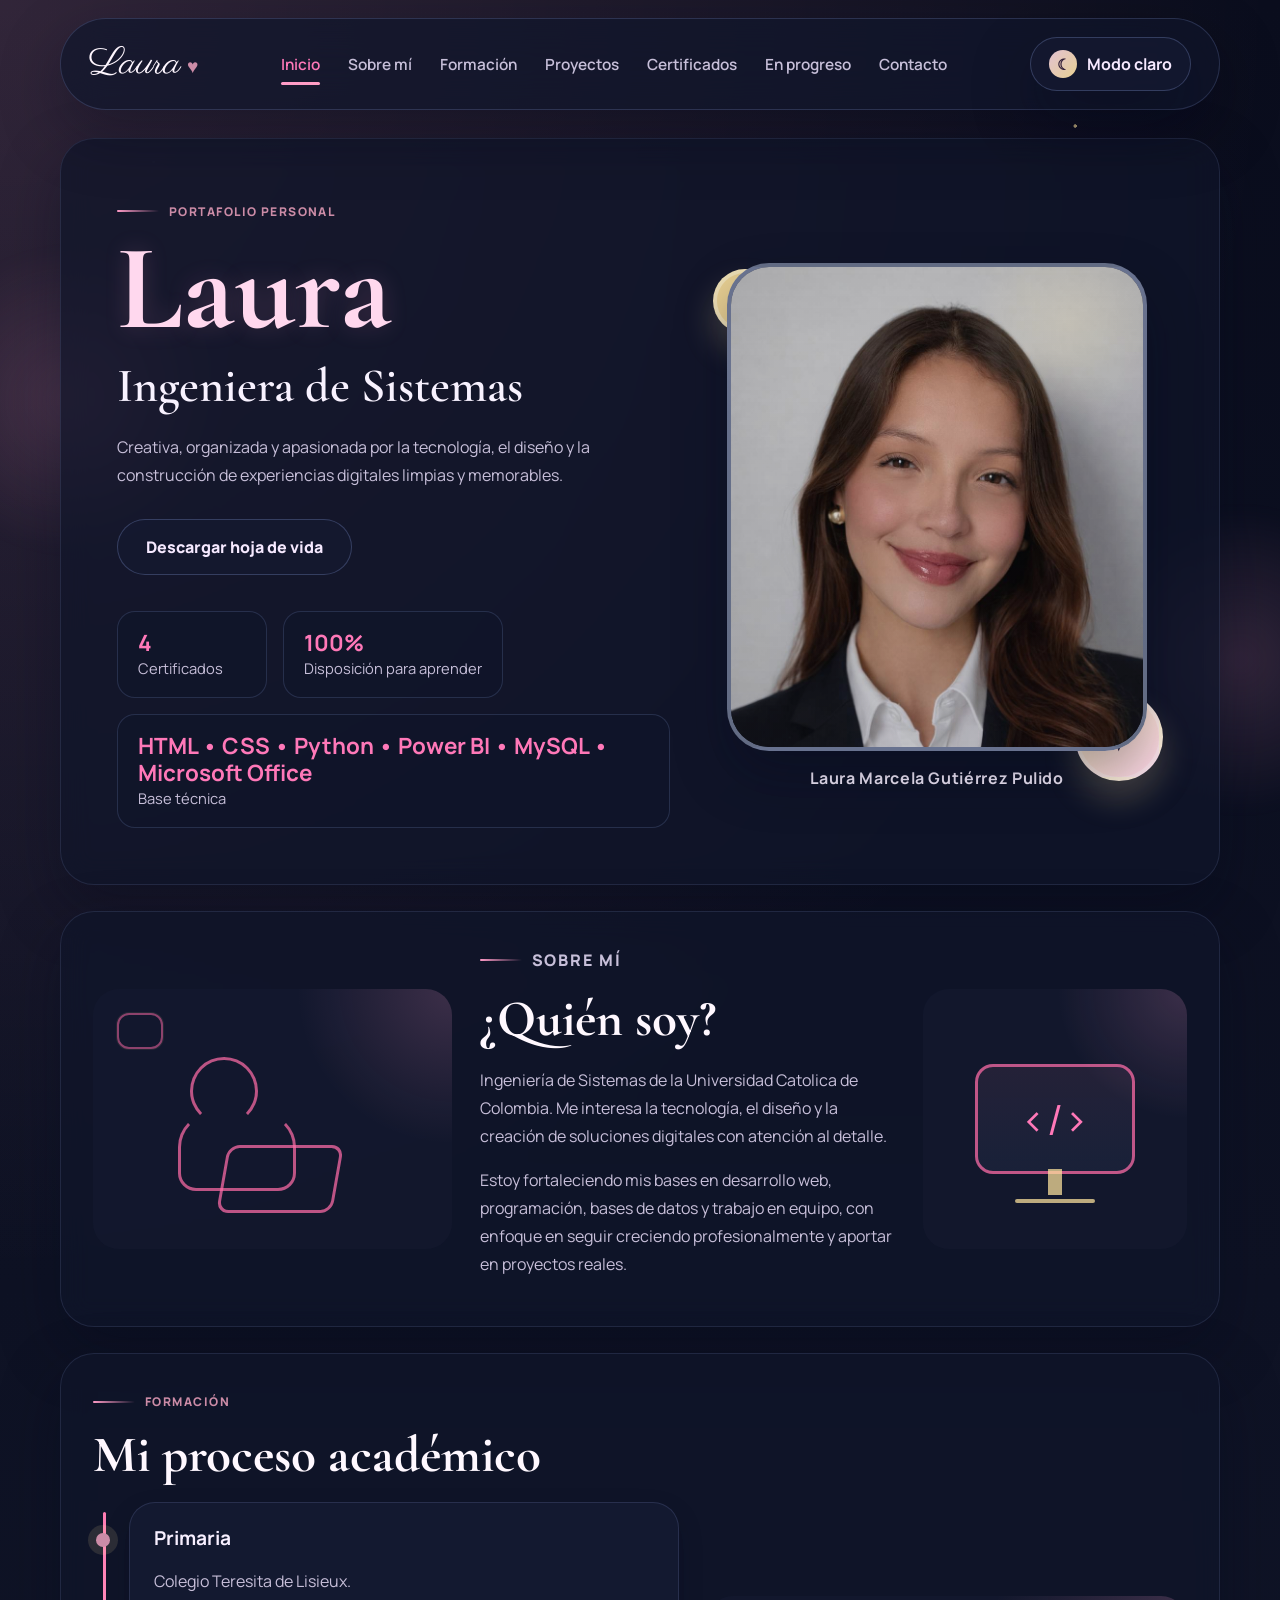
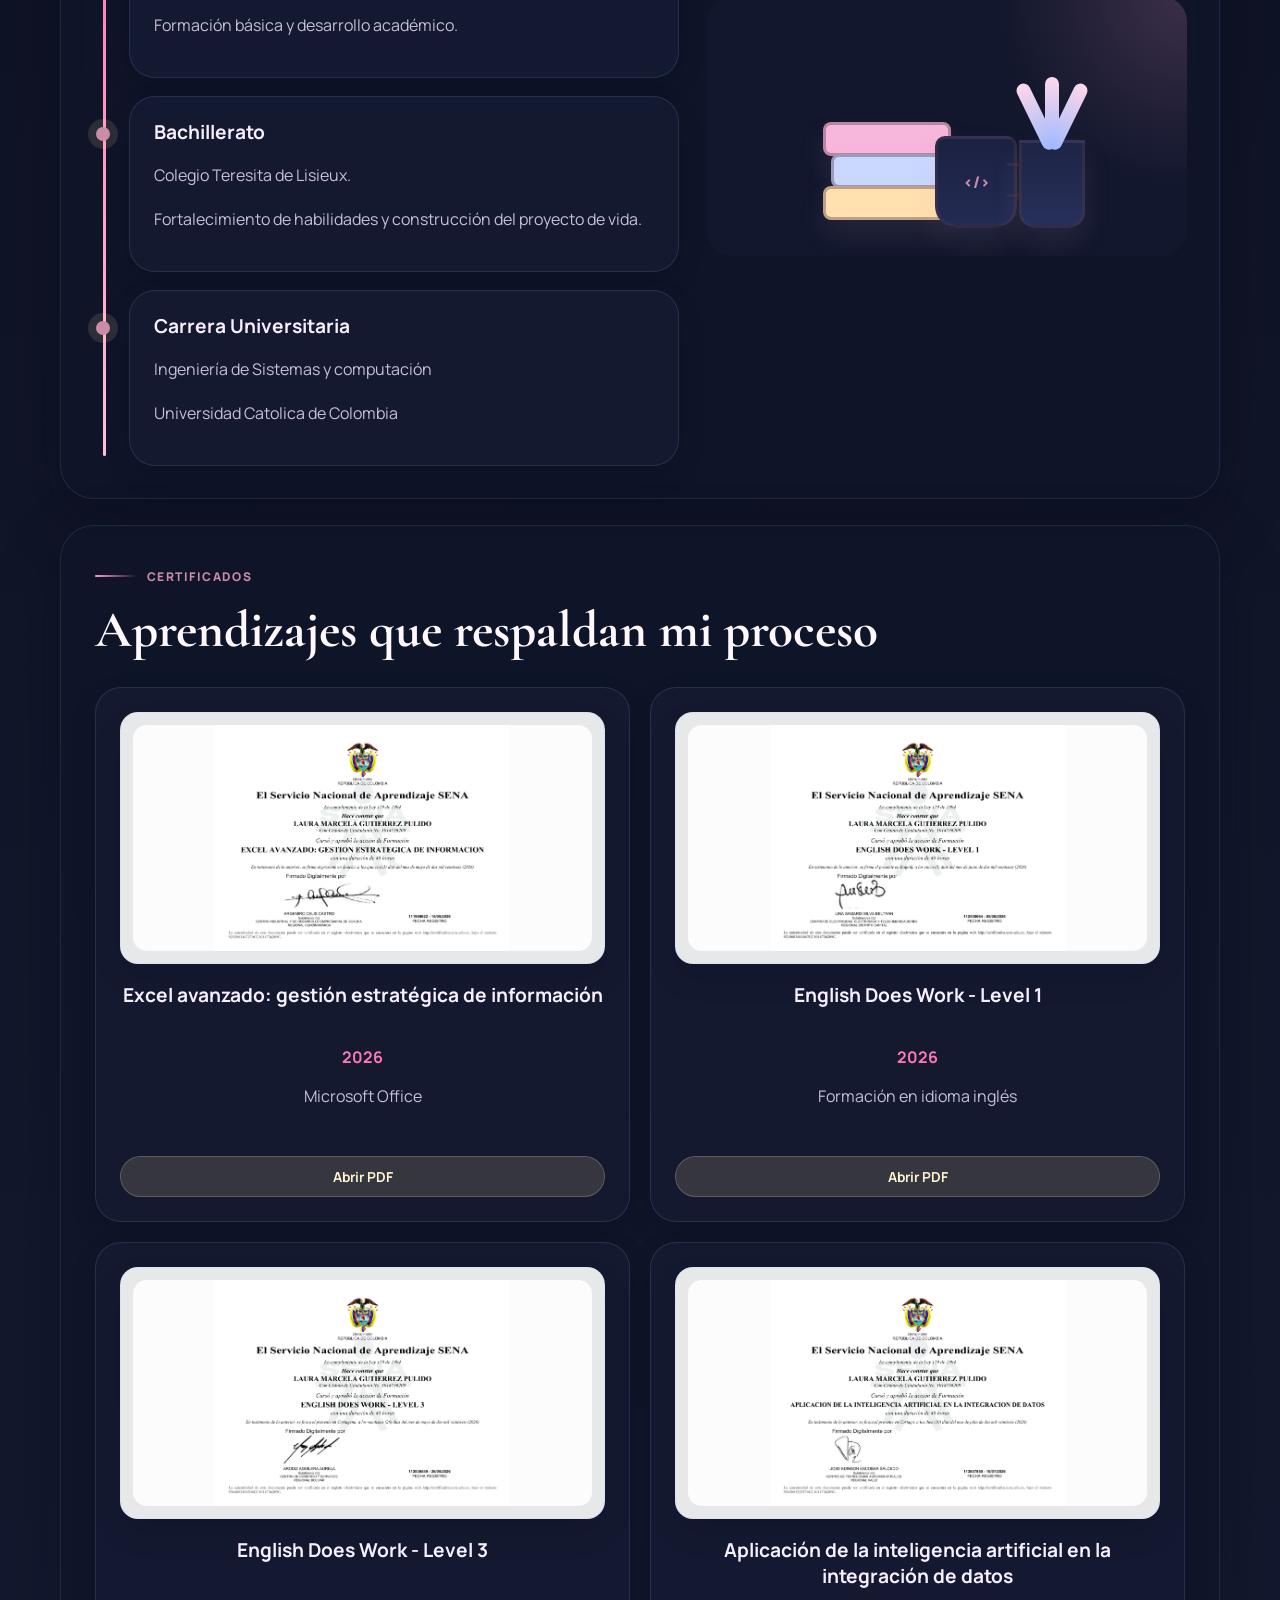
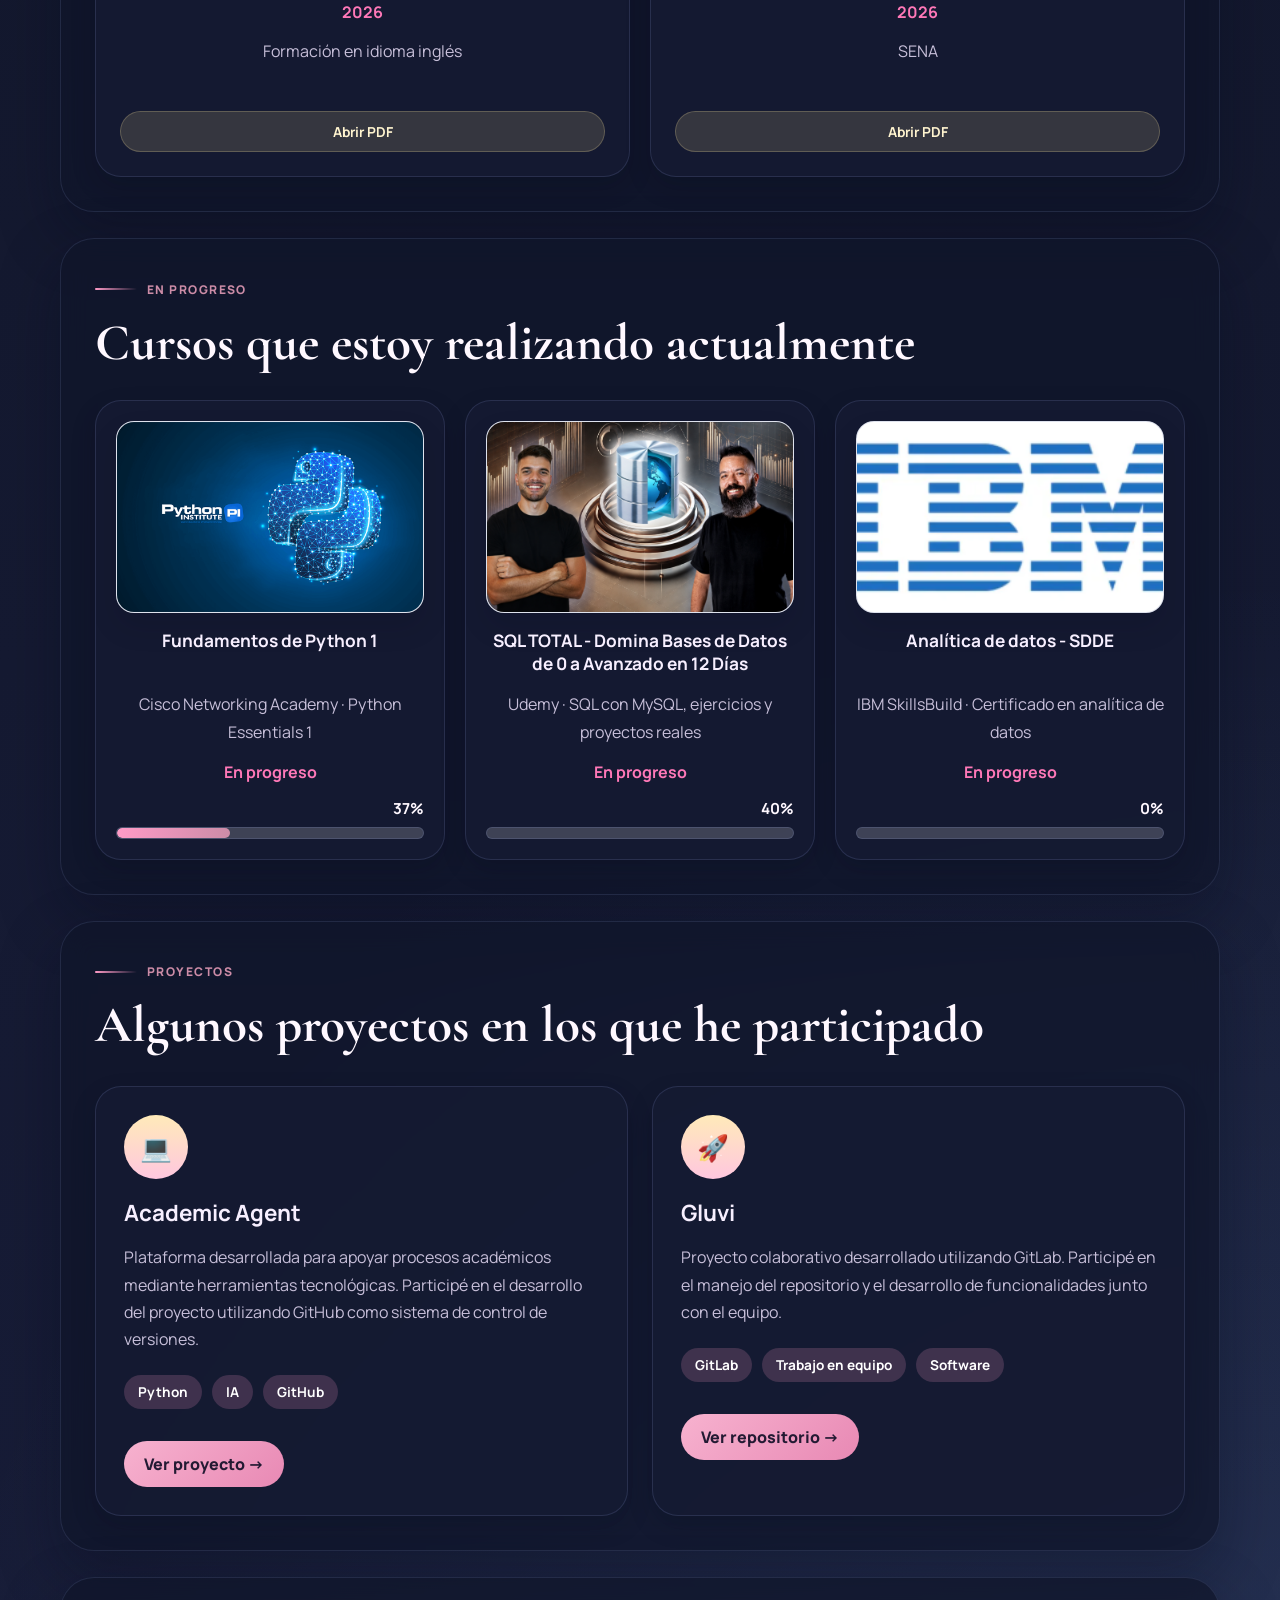
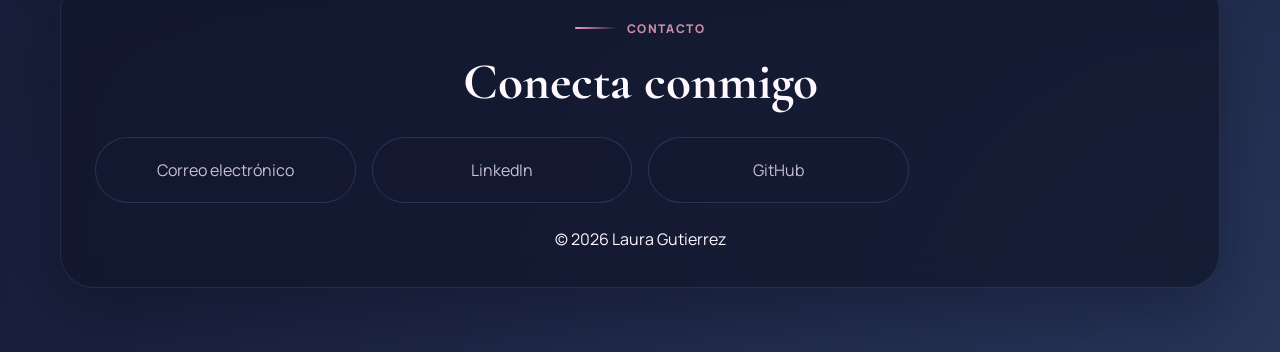
==== commit 974c3b5b: "Agregación de certicado" ====
--- a/index.html
+++ b/index.html
@@ -63,7 +63,7 @@
 
           <ul class="hero-stats">
             <li>
-              <strong>3</strong>
+              <strong>4</strong>
               <span>Certificados</span>
             </li>
             <li>
@@ -243,6 +243,30 @@
               Abrir PDF
             </a>
           </article>
+          <article class="cert-card">
+            <a
+              class="cert-preview"
+              href="assets/certificates/9543003525574CC1014736209C.pdf"
+              target="_blank"
+              rel="noreferrer"
+            >
+              <img
+                src="assets/certificates/ia-integracion-datos-preview.png"
+                alt="Vista previa del certificado Aplicacion de la inteligencia artificial en la integracion de datos"
+              />
+            </a>
+            <h4>Aplicaci&oacute;n de la inteligencia artificial en la integraci&oacute;n de datos</h4>
+            <span>2026</span>
+            <p>SENA</p>
+            <a
+              class="cert-link"
+              href="assets/certificates/9543003525574CC1014736209C.pdf"
+              target="_blank"
+              rel="noreferrer"
+            >
+              Abrir PDF
+            </a>
+          </article>
         </div>
       </section>
 
--- a/styles.css
+++ b/styles.css
@@ -244,6 +244,7 @@
   border: 1px solid var(--header-border);
   border-radius: 999px;
   box-shadow: var(--shadow);
+  z-index: 20;
 }
 
 .brand {
@@ -1012,7 +1013,7 @@
 }
 
 #certificados .cert-grid {
-  grid-template-columns: repeat(3, minmax(0, 1fr));
+  grid-template-columns: repeat(2, minmax(0, 1fr));
   align-items: stretch;
 }
 
@@ -1273,33 +1274,43 @@
 @media (max-width: 760px) {
   .site-header {
     top: 10px;
-    flex-wrap: wrap;
+    display: grid;
+    grid-template-columns: minmax(0, 1fr) auto auto;
+    align-items: center;
+    gap: 14px;
     padding: 16px 18px;
     border-radius: 28px;
+    background: color-mix(in srgb, var(--header-bg) 94%, #101529 6%);
+    backdrop-filter: blur(24px);
   }
 
   .menu-toggle {
     display: block;
+    order: 3;
   }
 
   .site-nav {
-    position: absolute;
-    top: calc(100% + 10px);
-    left: 0;
-    right: 0;
+    order: 4;
+    grid-column: 1 / -1;
+    position: static;
     display: none;
     flex-direction: column;
     align-items: flex-start;
-    gap: 16px;
-    padding: 22px;
+    gap: 14px;
+    width: 100%;
+    margin-top: 4px;
+    padding: 18px;
     border-radius: 24px;
-    background: var(--header-bg);
+    background: color-mix(in srgb, var(--header-bg) 96%, #101529 4%);
     box-shadow: var(--shadow);
   }
 
   .theme-toggle {
-    width: 100%;
+    order: 2;
+    width: auto;
     justify-content: center;
+    padding: 11px 14px;
+    font-size: 0.92rem;
   }
 
   .site-header.is-open .site-nav {
@@ -1311,6 +1322,7 @@
   .journey,
   .resume-grid,
   .cert-grid,
+  .projects-grid,
   .contact-strip {
     grid-template-columns: 1fr;
   }
@@ -1326,6 +1338,14 @@
 
   .hero {
     gap: 28px;
+  }
+
+  .hero-copy {
+    order: 2;
+  }
+
+  .hero-visual {
+    order: 1;
   }
 
   .hero h1 {
@@ -1533,3 +1553,9 @@
 .project-btn:hover{
     transform:translateY(-3px);
 }
+
+@media (max-width: 760px) {
+  .projects-grid {
+    grid-template-columns: 1fr;
+  }
+}
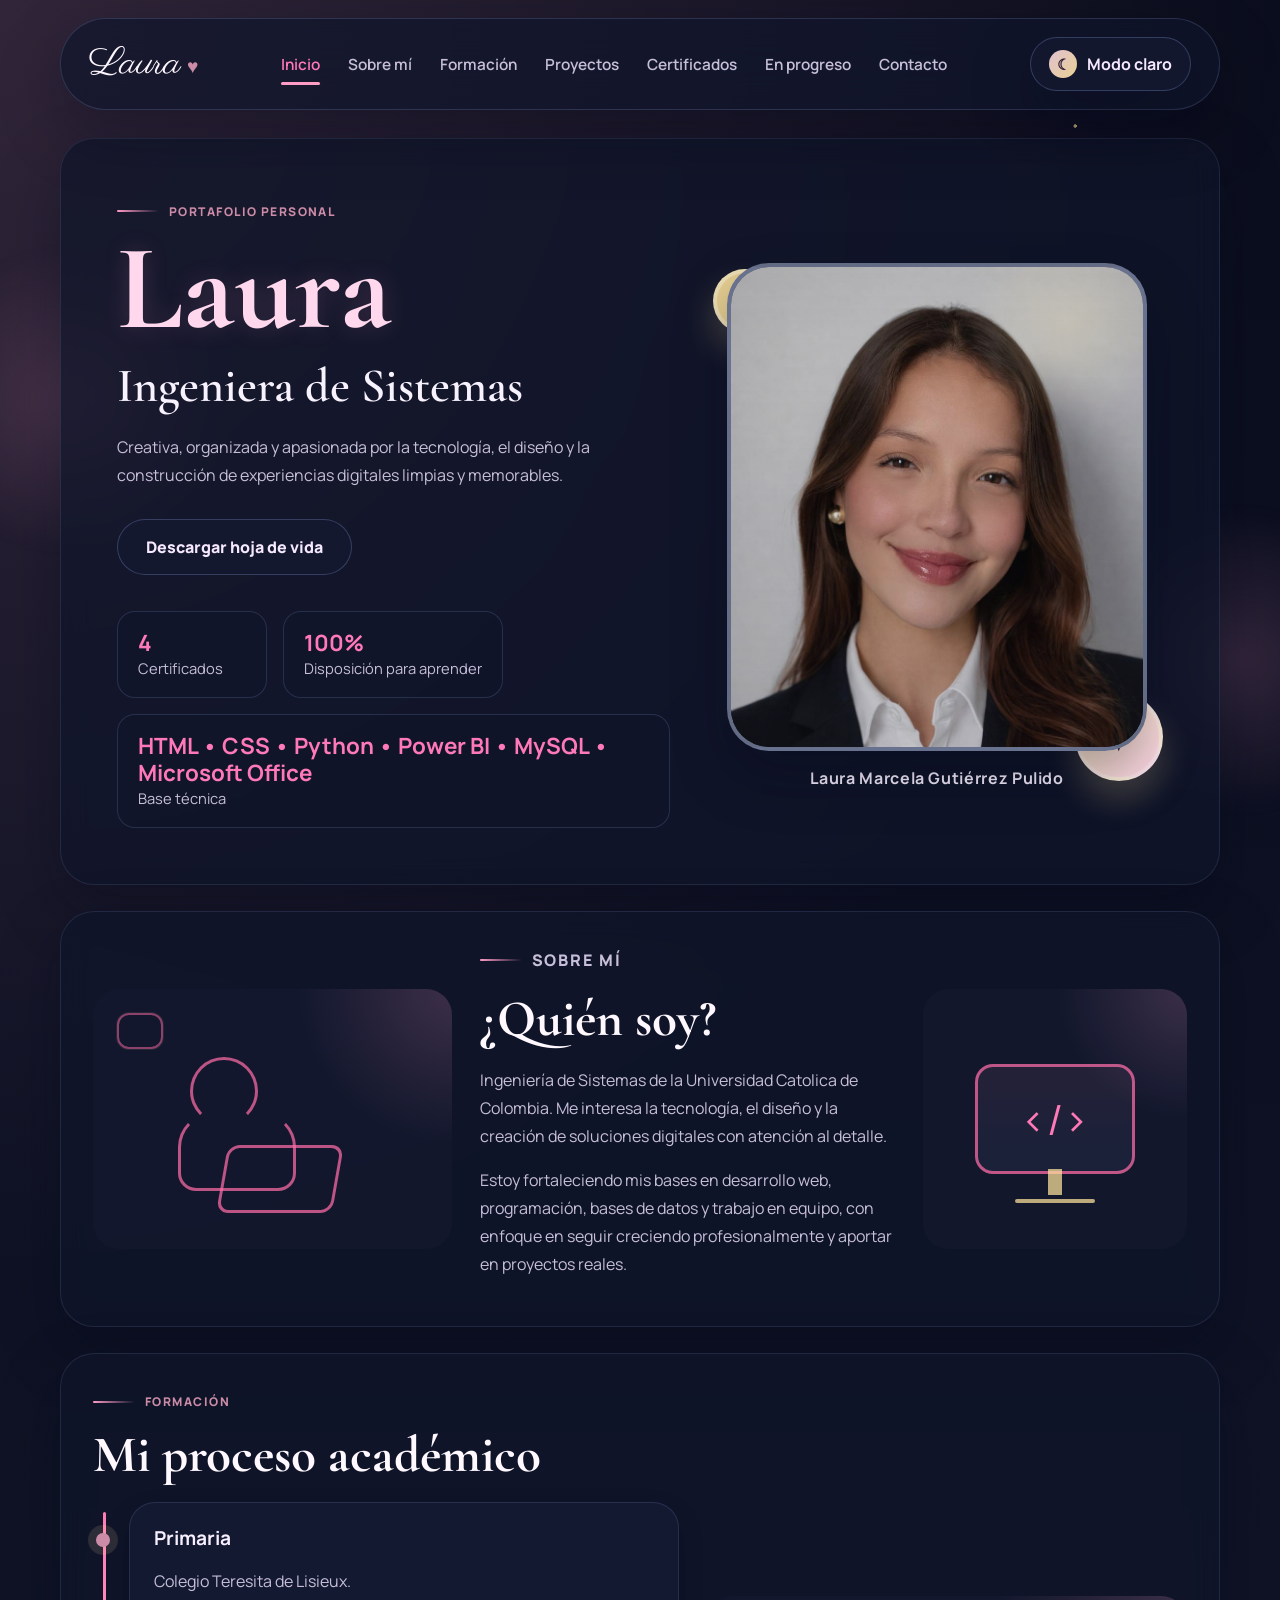
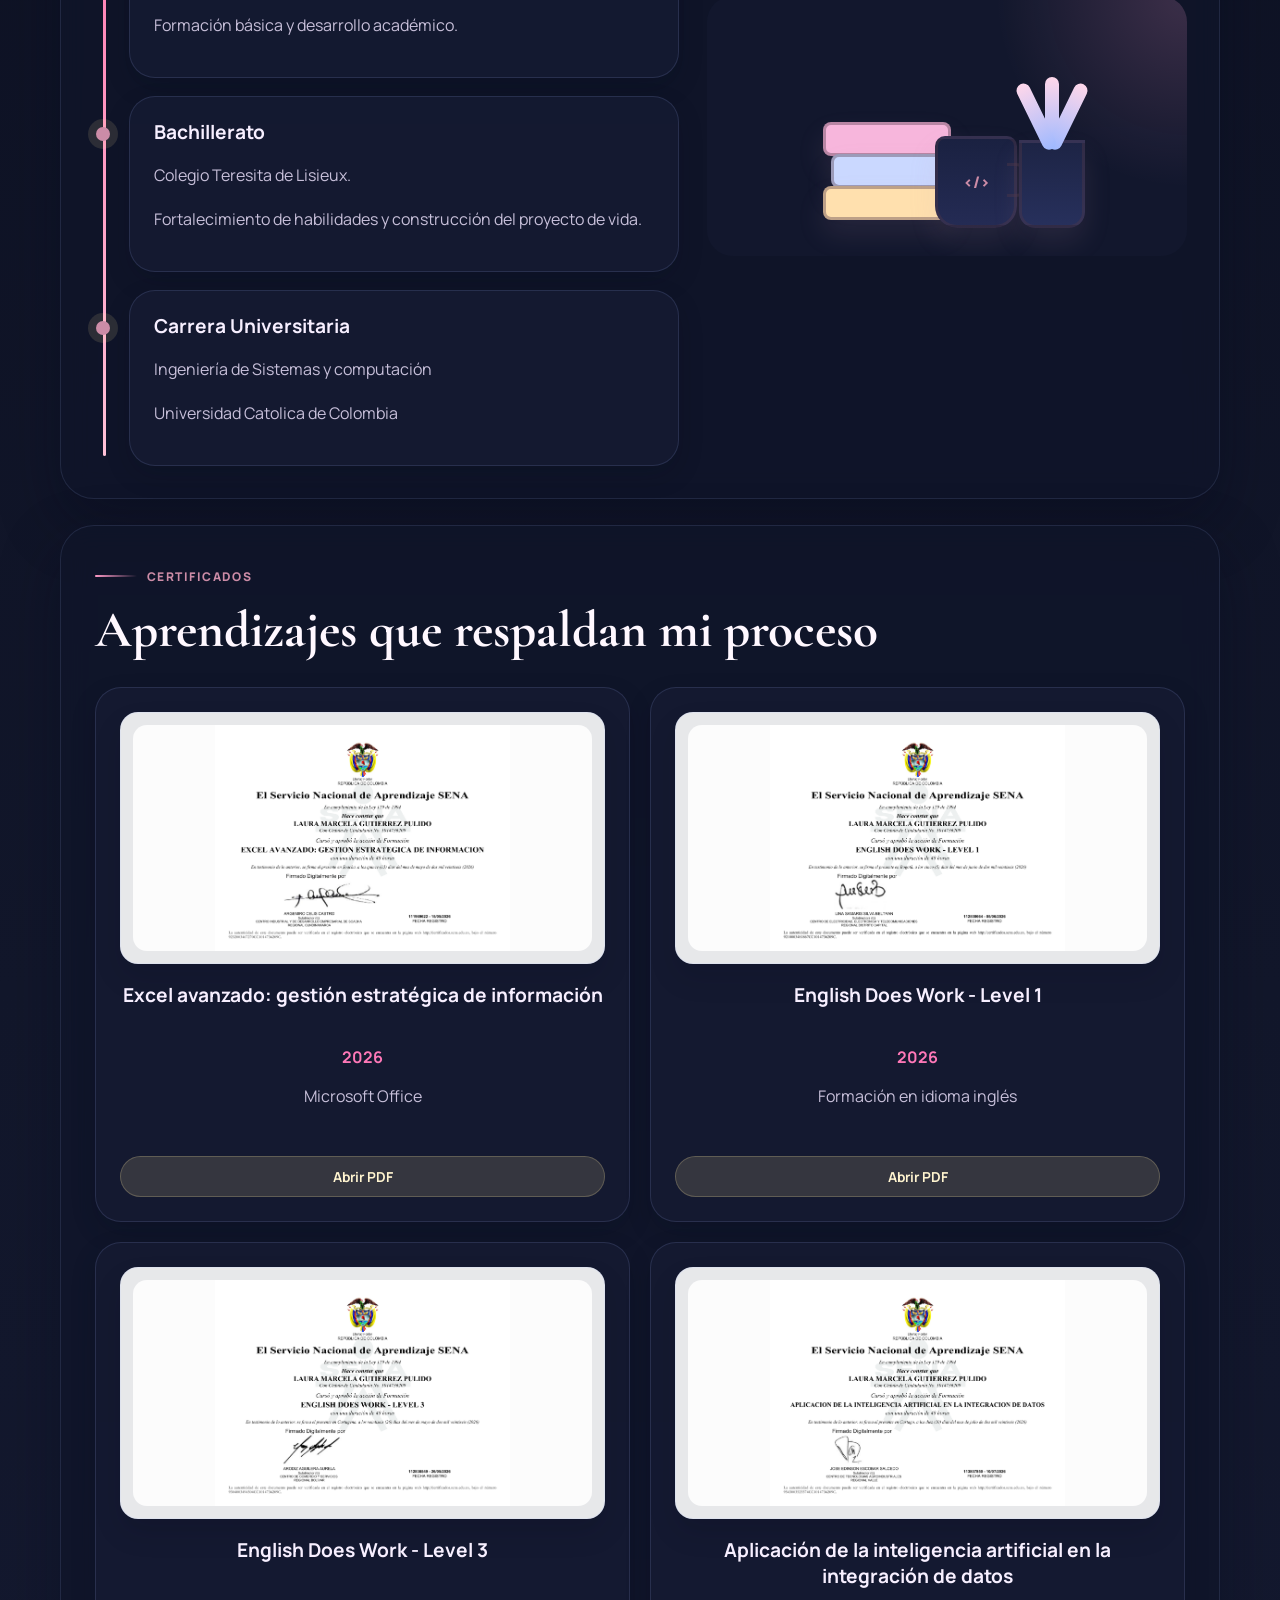
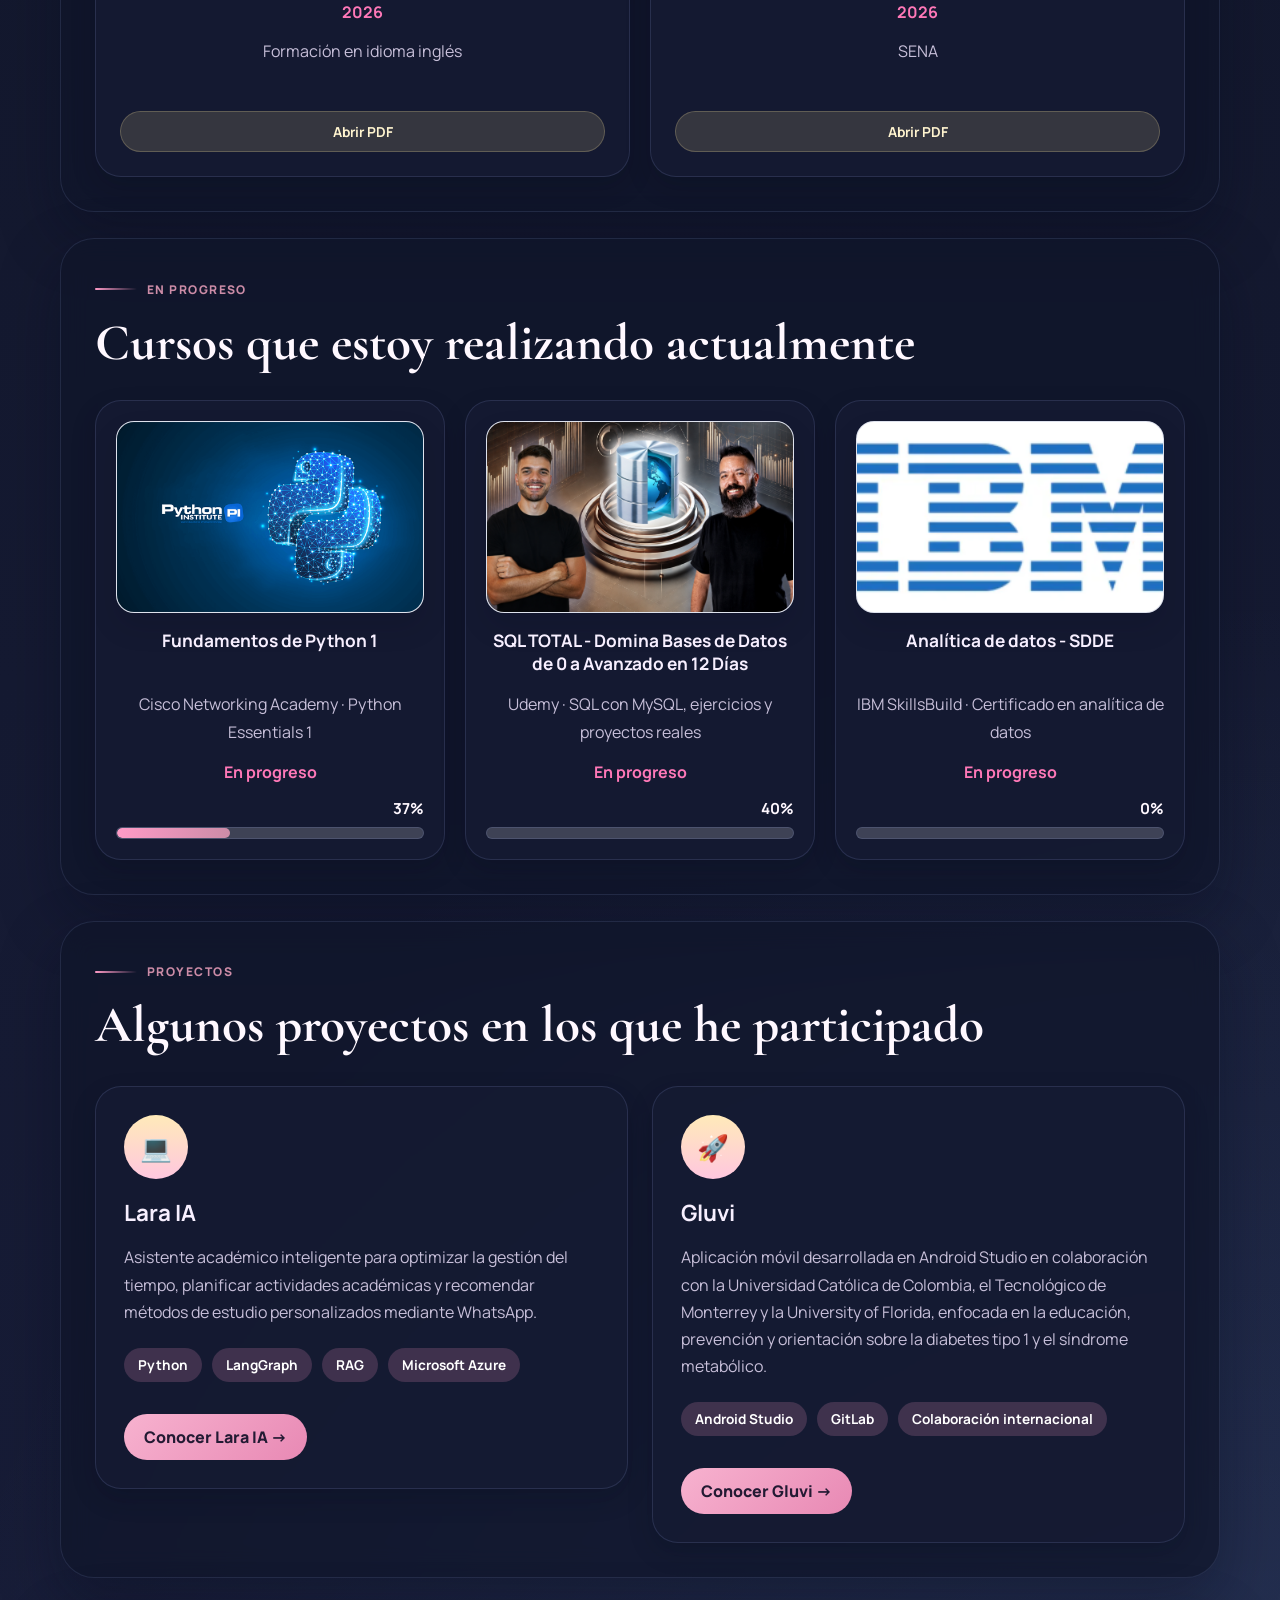
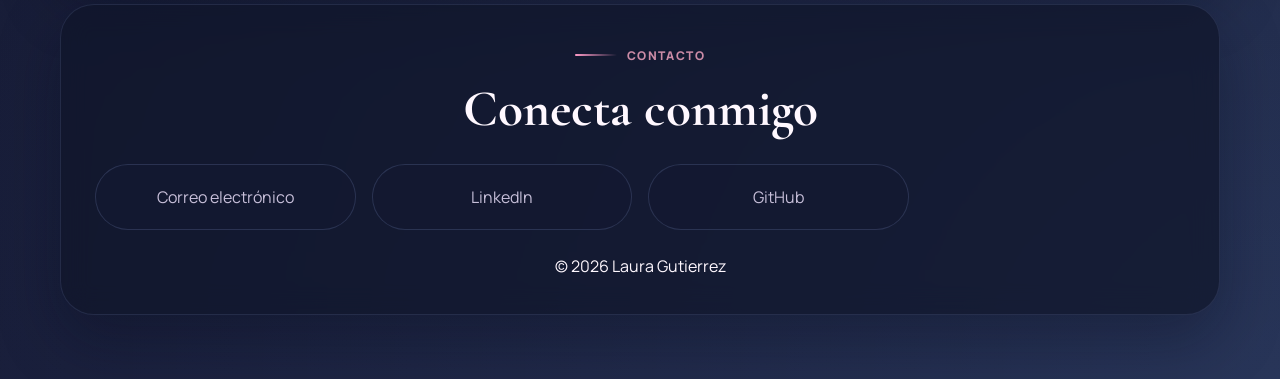
==== commit e54a649b: "Se hicieron ajustes de los proyectos realizados" ====
--- a/index.html
+++ b/index.html
@@ -338,59 +338,36 @@
         </div>
 
         <div class="projects-grid">
-          <article class="project-card">
-            <div class="icon-circle">&#128187;</div>
-
-            <h4>Academic Agent</h4>
+          <a class="project-card project-card-link" href="lara-ia.html" aria-label="Conocer Lara IA, asistente académico inteligente">
+            <div class="icon-circle" aria-hidden="true">&#128187;</div>
+            <h4>Lara IA</h4>
+            <p>Asistente académico inteligente para optimizar la gestión del tiempo, planificar actividades académicas y recomendar métodos de estudio personalizados mediante WhatsApp.</p>
+            <div class="project-tags">
+              <span>Python</span><span>LangGraph</span><span>RAG</span><span>Microsoft Azure</span>
+            </div>
+            <span class="project-btn">Conocer Lara IA &rarr;</span>
+          </a>
+
+          <a class="project-card project-card-link" href="gluvi.html" aria-label="Ver el proyecto Gluvi, mi aporte y las capturas de la aplicación">
+            <div class="icon-circle">&#128640;</div>
+
+            <h4>Gluvi</h4>
 
             <p>
-              Plataforma desarrollada para apoyar procesos acad&eacute;micos mediante
-              herramientas tecnol&oacute;gicas. Particip&eacute; en el desarrollo del proyecto
-              utilizando GitHub como sistema de control de versiones.
+              Aplicación móvil desarrollada en Android Studio en colaboración con la
+              Universidad Católica de Colombia, el Tecnológico de Monterrey y la
+              University of Florida, enfocada en la educación, prevención y orientación
+              sobre la diabetes tipo 1 y el síndrome metabólico.
             </p>
 
             <div class="project-tags">
-              <span>Python</span>
-              <span>IA</span>
-              <span>GitHub</span>
-            </div>
-
-            <a
-              class="project-btn"
-              href="https://github.com/JuanFe2608/academic_agent"
-              target="_blank"
-              rel="noreferrer"
-            >
-              Ver proyecto &rarr;
-            </a>
-          </article>
-
-          <article class="project-card">
-            <div class="icon-circle">&#128640;</div>
-
-            <h4>Gluvi</h4>
-
-            <p>
-              Proyecto colaborativo desarrollado utilizando GitLab.
-              Particip&eacute; en el manejo del repositorio y el desarrollo de funcionalidades
-              junto con el equipo.
-            </p>
-
-            <div class="project-tags">
+              <span>Android Studio</span>
               <span>GitLab</span>
-              <span>Trabajo en equipo</span>
-              <span>Software</span>
-            </div>
-
-            <a
-              class="project-btn"
-              href="https://gitlab.com/JonathanAcevedo/gluvi"
-              target="_blank"
-              rel="noreferrer"
-            >
-              Ver repositorio &rarr;
-            </a>
-          </article>
+              <span>Colaboración internacional</span>
+            </div>
+
+            <span class="project-btn">Conocer Gluvi &rarr;</span>
+          </a>
         </div>
       </section>
 
--- a/styles.css
+++ b/styles.css
@@ -1494,6 +1494,7 @@
 .projects-grid{
     display:grid;
     grid-template-columns:repeat(2,1fr);
+    align-items:start;
     gap:24px;
     margin-top:30px;
 }
@@ -1559,3 +1560,455 @@
     grid-template-columns: 1fr;
   }
 }
+
+/* Página del proyecto Gluvi */
+.project-card-link {
+  display: block;
+}
+
+.project-card-link:focus-visible,
+.app-screenshot a:focus-visible,
+.back-link:focus-visible {
+  outline: 3px solid var(--accent-strong);
+  outline-offset: 5px;
+  border-radius: 18px;
+}
+
+.project-page-main {
+  padding-top: 32px;
+}
+
+.project-overview,
+.project-gallery {
+  padding: clamp(24px, 5vw, 56px);
+  margin-bottom: 28px;
+}
+
+.project-overview h1 {
+  margin: 12px 0 18px;
+  font-family: "Cormorant Garamond", serif;
+  font-size: clamp(3.5rem, 8vw, 6rem);
+  line-height: 1;
+  color: var(--hero-title);
+}
+
+.project-gallery h2 {
+  font-size: clamp(1.4rem, 3vw, 2rem);
+  color: var(--title);
+  margin: 32px 0 16px;
+}
+
+.gallery-intro {
+  color: var(--muted);
+  line-height: 1.8;
+}
+
+
+
+.app-gallery {
+  display: grid;
+  grid-template-columns: repeat(3, minmax(0, 1fr));
+  gap: 28px;
+  margin-top: 28px;
+}
+
+.app-screenshot {
+  min-width: 0;
+  margin: 0;
+}
+
+.app-screenshot a {
+  display: block;
+  border-radius: 24px;
+  background: #000;
+  border: 1px solid var(--card-border);
+  overflow: hidden;
+}
+
+.app-screenshot img {
+  display: block;
+  width: 100%;
+  height: auto;
+}
+
+.app-screenshot figcaption {
+  padding: 14px 4px;
+  color: var(--text);
+  font-size: 0.9rem;
+  line-height: 1.6;
+  text-align: center;
+}
+
+.back-link {
+  color: var(--title);
+  font-weight: 700;
+}
+
+.project-page-footer {
+  text-align: center;
+  padding: 12px 0 40px;
+}
+
+@media (max-width: 1080px) {
+  .app-gallery {
+    grid-template-columns: repeat(2, minmax(0, 1fr));
+  }
+}
+
+@media (max-width: 760px) {
+  .project-page-header {
+    grid-template-columns: minmax(0, 1fr) auto;
+  }
+
+  .project-page-header .back-link {
+    grid-column: 1 / -1;
+    grid-row: 2;
+    font-size: 0.9rem;
+  }
+
+  .app-gallery {
+    grid-template-columns: 1fr;
+    max-width: 340px;
+    margin-inline: auto;
+  }
+}
+
+/* Presentación visual de Gluvi */
+.gluvi-hero {
+  display: grid;
+  grid-template-columns: minmax(0, 1.4fr) minmax(0, 1fr);
+  align-items: center;
+  gap: 40px;
+  overflow: hidden;
+}
+
+.gluvi-hero-copy,
+.gluvi-section-heading {
+  min-width: 0;
+  overflow-wrap: anywhere;
+}
+
+.gluvi-title-dot {
+  color: var(--sky);
+}
+
+.gluvi-headline {
+  font-size: clamp(1.6rem, 3.5vw, 2.7rem);
+  line-height: 1.25;
+  letter-spacing: -0.04em;
+  color: var(--title);
+  margin: 0 0 20px;
+}
+
+.gluvi-intro,
+.gluvi-section-heading > p:last-child,
+.gluvi-feature-card p,
+.gluvi-process p,
+.gluvi-contribution-close {
+  color: var(--muted);
+  font-weight: 400;
+  line-height: 1.8;
+}
+
+.gluvi-hero-actions {
+  display: flex;
+  align-items: center;
+  flex-wrap: wrap;
+  gap: 24px;
+}
+
+.gluvi-hero-actions .project-btn {
+  margin: 0;
+}
+
+.gluvi-text-link {
+  padding: 12px 0;
+  color: var(--title);
+  text-decoration: underline;
+  text-underline-offset: 5px;
+}
+
+.gluvi-hero-visual {
+  position: relative;
+  display: grid;
+  justify-items: center;
+  padding: 16px 0;
+}
+
+.gluvi-phone-halo {
+  position: absolute;
+  inset: 12% -10%;
+  border-radius: 50%;
+  background: radial-gradient(ellipse, rgba(141, 197, 255, 0.22), rgba(255, 155, 199, 0.12) 48%, transparent 70%);
+  pointer-events: none;
+}
+
+.gluvi-cover {
+  position: relative;
+  width: min(100%, 224px);
+  height: auto;
+  border-radius: 32px;
+  box-shadow: 0 24px 48px rgba(5, 9, 27, 0.28);
+  transform: rotate(3deg);
+}
+
+.gluvi-visual-note {
+  position: relative;
+  margin-top: 26px;
+  color: var(--muted);
+  text-align: center;
+  font-size: 0.85rem;
+}
+
+.gluvi-collaboration,
+.gluvi-features {
+  padding: 28px clamp(8px, 2vw, 24px) 44px;
+}
+
+.gluvi-section-heading h2 {
+  margin: 10px 0 16px;
+  color: var(--title);
+  font-family: "Cormorant Garamond", serif;
+  font-size: clamp(2rem, 4vw, 3rem);
+  line-height: 1.15;
+}
+
+.gluvi-universities {
+  display: grid;
+  grid-template-columns: repeat(3, minmax(0, 1fr));
+  gap: 24px;
+  list-style: none;
+  margin: 28px 0 0;
+  padding: 24px 0;
+  border-top: 1px solid var(--line);
+  border-bottom: 1px solid var(--line);
+}
+
+.gluvi-universities li {
+  display: grid;
+  gap: 10px;
+  line-height: 1.6;
+}
+
+.gluvi-country {
+  color: var(--muted);
+  font-size: 0.78rem;
+  letter-spacing: 0.12em;
+  text-transform: uppercase;
+}
+
+.gluvi-feature-grid {
+  display: grid;
+  grid-template-columns: repeat(3, minmax(0, 1fr));
+  gap: 20px;
+  margin-top: 28px;
+}
+
+.gluvi-feature-card {
+  padding: 28px;
+  border: 1px solid var(--card-border);
+  border-radius: 24px;
+  background: var(--card-bg);
+  overflow-wrap: anywhere;
+}
+
+.gluvi-feature-number {
+  color: var(--sky);
+  font-family: "Cormorant Garamond", serif;
+  font-size: 2.7rem;
+  line-height: 1;
+}
+
+.gluvi-feature-card h3,
+.gluvi-process h3 {
+  color: var(--title);
+  font-size: 1.1rem;
+  line-height: 1.5;
+  margin: 20px 0 12px;
+}
+
+.gluvi-feature-card p {
+  margin: 0;
+  font-size: 0.94rem;
+}
+
+.gluvi-medical-note {
+  color: var(--muted);
+  font-size: 0.88rem;
+  font-weight: 400;
+  line-height: 1.8;
+  margin: 24px 0 0;
+}
+
+.gluvi-contribution {
+  padding: clamp(24px, 5vw, 56px);
+  margin-bottom: 28px;
+}
+
+.gluvi-process {
+  display: grid;
+  grid-template-columns: repeat(3, minmax(0, 1fr));
+  gap: 28px;
+  list-style: none;
+  padding: 28px 0;
+  margin: 28px 0 0;
+  border-top: 1px solid var(--line);
+}
+
+.gluvi-process li {
+  min-width: 0;
+  overflow-wrap: anywhere;
+}
+
+.gluvi-step {
+  display: inline-grid;
+  place-items: center;
+  width: 44px;
+  height: 44px;
+  border-radius: 50%;
+  background: var(--tag-bg);
+  color: var(--text);
+  font-size: 0.9rem;
+}
+
+.gluvi-process p {
+  margin: 0;
+  font-size: 0.94rem;
+}
+
+.gluvi-contribution-close {
+  margin: 0;
+}
+
+.project-page #gallery-title {
+  scroll-margin-top: 140px;
+}
+
+.gluvi-text-link:focus-visible,
+.gluvi-hero-actions .project-btn:focus-visible {
+  outline: 3px solid var(--accent-strong);
+  outline-offset: 5px;
+}
+
+@media (max-width: 900px) {
+  .gluvi-hero {
+    gap: 24px;
+    grid-template-columns: minmax(0, 1.3fr) minmax(0, 1fr);
+  }
+
+  .gluvi-feature-card {
+    padding: 22px;
+  }
+}
+
+@media (max-width: 760px) {
+  .gluvi-hero,
+  .gluvi-universities,
+  .gluvi-feature-grid,
+  .gluvi-process {
+    grid-template-columns: 1fr;
+  }
+
+  .gluvi-cover {
+    width: min(65%, 210px);
+  }
+
+  .gluvi-universities {
+    gap: 22px;
+  }
+
+  .gluvi-process li {
+    display: flex;
+    align-items: flex-start;
+    gap: 16px;
+  }
+
+  .gluvi-step {
+    flex-shrink: 0;
+  }
+
+  .gluvi-process h3 {
+    margin-top: 0;
+  }
+}
+
+/* Lara IA */
+.lara-visual {
+  display: grid;
+  place-items: center;
+  min-width: 0;
+}
+.lara-portrait {
+  display: block;
+  width: 100%;
+  max-width: 420px;
+  height: auto;
+  border-radius: 24px;
+  border: 1px solid var(--card-border);
+  box-shadow: var(--shadow);
+}
+.lara-stats {
+  display: grid;
+  grid-template-columns: repeat(3, minmax(0, 1fr));
+  list-style: none;
+  padding: 0;
+  margin: 0 0 28px;
+  gap: 20px;
+}
+.lara-stats li {
+  display: grid;
+  gap: 10px;
+  padding: 24px 28px;
+  background: var(--card-bg);
+  border: 1px solid var(--card-border);
+  border-radius: 24px;
+  color: var(--muted);
+  line-height: 1.6;
+}
+.lara-stat-value { font-family: "Cormorant Garamond", serif; font-size: 3rem; color: var(--hero-title); line-height: 1; }
+.lara-feature-grid { grid-template-columns: repeat(6, minmax(0, 1fr)); }
+.lara-feature-grid > article { grid-column: span 2; }
+.lara-feature-grid > article:nth-last-child(-n+2) { grid-column: span 3; }
+.lara-page [id] { scroll-margin-top: 140px; }
+.lara-architecture { display: grid; justify-items: center; margin-top: 32px; }
+.lara-architecture-node {
+  width: 100%;
+  padding: 24px;
+  text-align: center;
+  border: 1px solid var(--card-border);
+  border-radius: 20px;
+  background: var(--secondary-bg);
+  overflow-wrap: anywhere;
+}
+.lara-channel, .lara-agent { max-width: 500px; }
+.lara-agent { background: var(--tag-bg); border-color: var(--line); }
+.lara-node-label { font-size: 0.8rem; color: var(--muted); line-height: 1.6; }
+.lara-architecture-node h3 { font-size: 1rem; color: var(--title); margin: 10px 0 0; line-height: 1.5; }
+.lara-connector { padding: 10px; color: var(--sky); font-size: 1.5rem; }
+.lara-branches {
+  position: relative;
+  display: grid;
+  grid-template-columns: repeat(3, minmax(0, 1fr));
+  gap: 20px;
+  width: 100%;
+  padding-top: 44px;
+}
+.lara-branches::before { content: ""; position: absolute; top: 0; left: 50%; height: 22px; border-left: 1px solid var(--line); }
+.lara-branches::after { content: ""; position: absolute; top: 22px; left: 16.66%; right: 16.66%; border-top: 1px solid var(--line); }
+.lara-branches > div { position: relative; }
+.lara-branches > div::before { content: ""; position: absolute; left: 50%; top: -23px; height: 22px; border-left: 1px solid var(--line); }
+.lara-architecture-caption { color: var(--muted); font-size: 0.85rem; text-align: center; line-height: 1.8; margin: 24px 0 0; }
+.lara-technologies { display: flex; flex-wrap: wrap; gap: 12px; padding: 0; margin: 28px 0 0; list-style: none; }
+.lara-technologies li { padding: 12px 18px; border: 1px solid var(--card-border); border-radius: 14px; background: var(--card-bg); color: var(--text); }
+.lara-results { list-style: none; padding: 0; margin: 28px 0 0; }
+.lara-results li { display: flex; gap: 20px; padding: 22px 0; border-top: 1px solid var(--line); }
+.lara-result-dot { width: 10px; height: 10px; border-radius: 50%; background: var(--sky); flex-shrink: 0; margin-top: 9px; }
+.lara-results h3 { margin: 0 0 10px; color: var(--title); font-size: 1.1rem; }
+.lara-results p { color: var(--muted); font-weight: 400; line-height: 1.8; margin: 0; }
+@media (max-width: 760px) {
+  .lara-stats, .lara-feature-grid, .lara-branches { grid-template-columns: 1fr; }
+  .lara-feature-grid > article, .lara-feature-grid > article:nth-last-child(-n+2) { grid-column: auto; }
+  .lara-branches { gap: 18px; padding-top: 22px; }
+  .lara-branches::after, .lara-branches > div::before { display: none; }
+  .lara-branches::before { height: 22px; }
+}
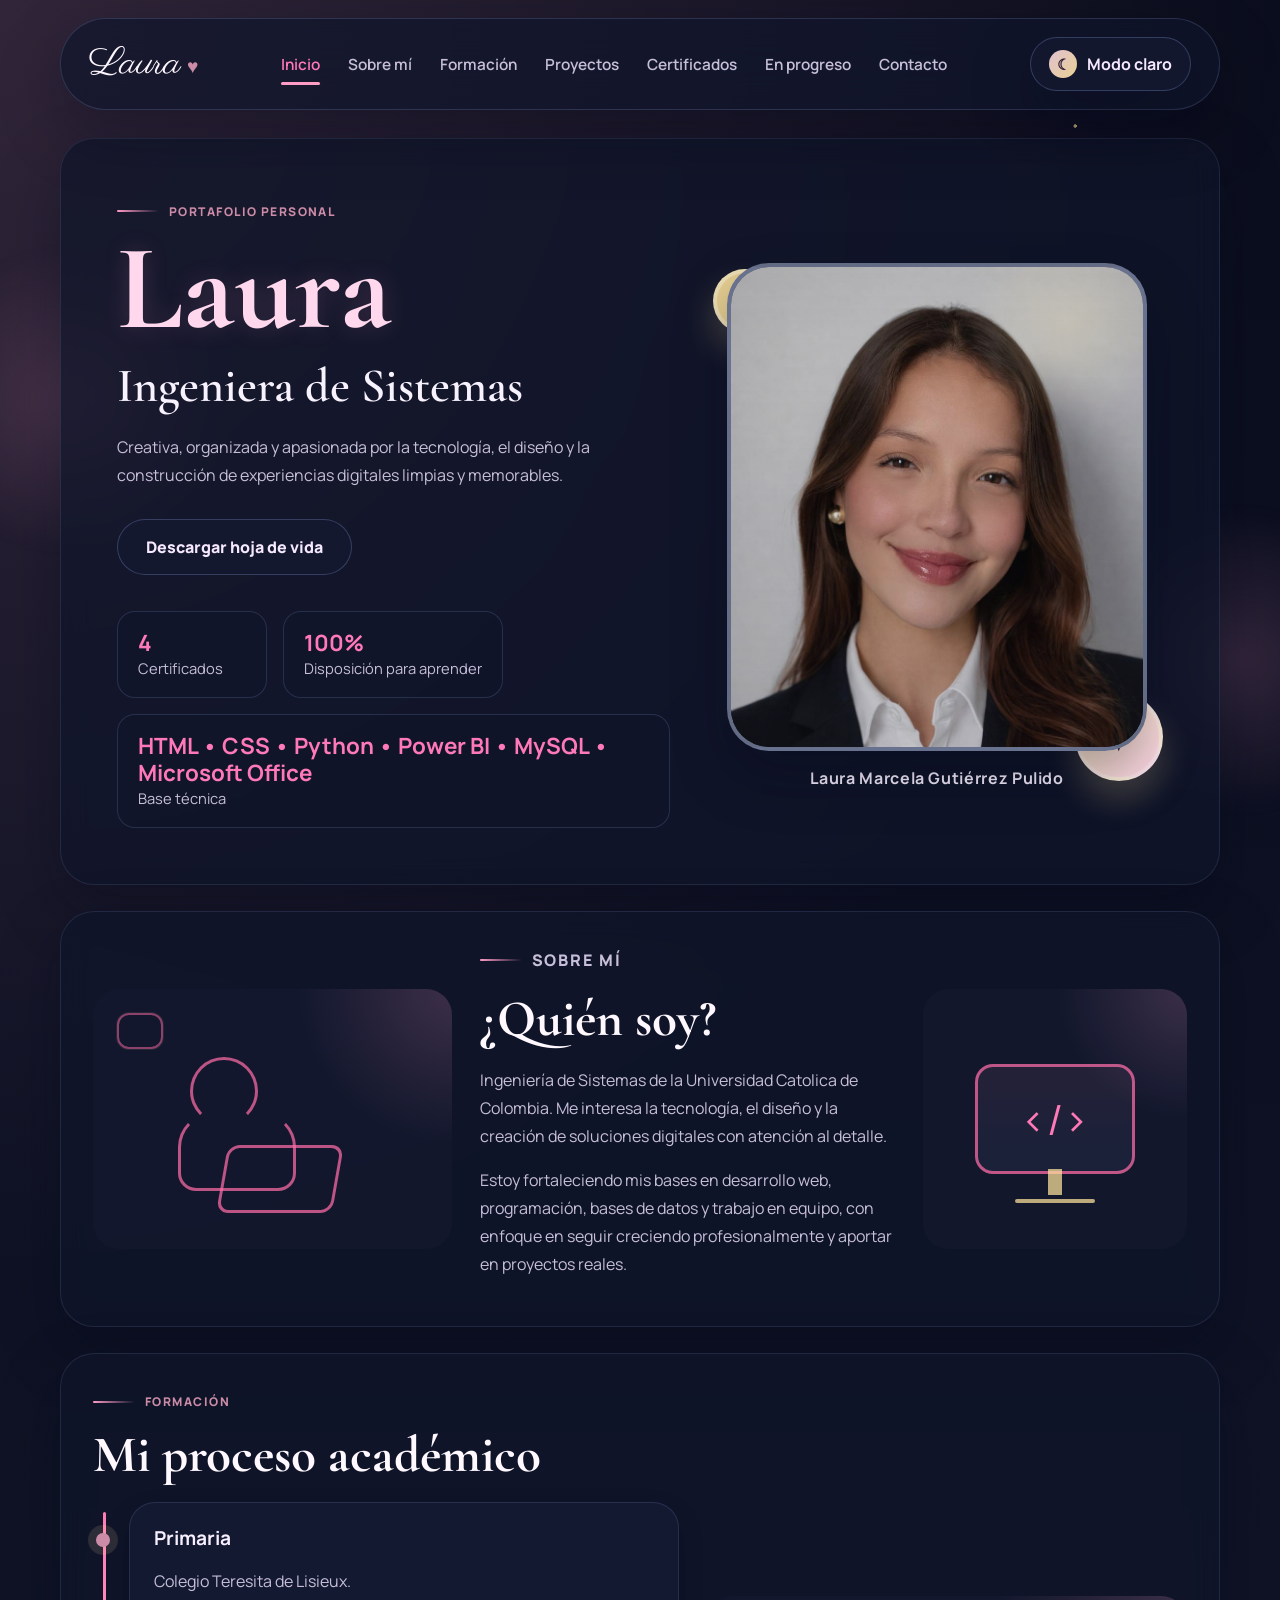
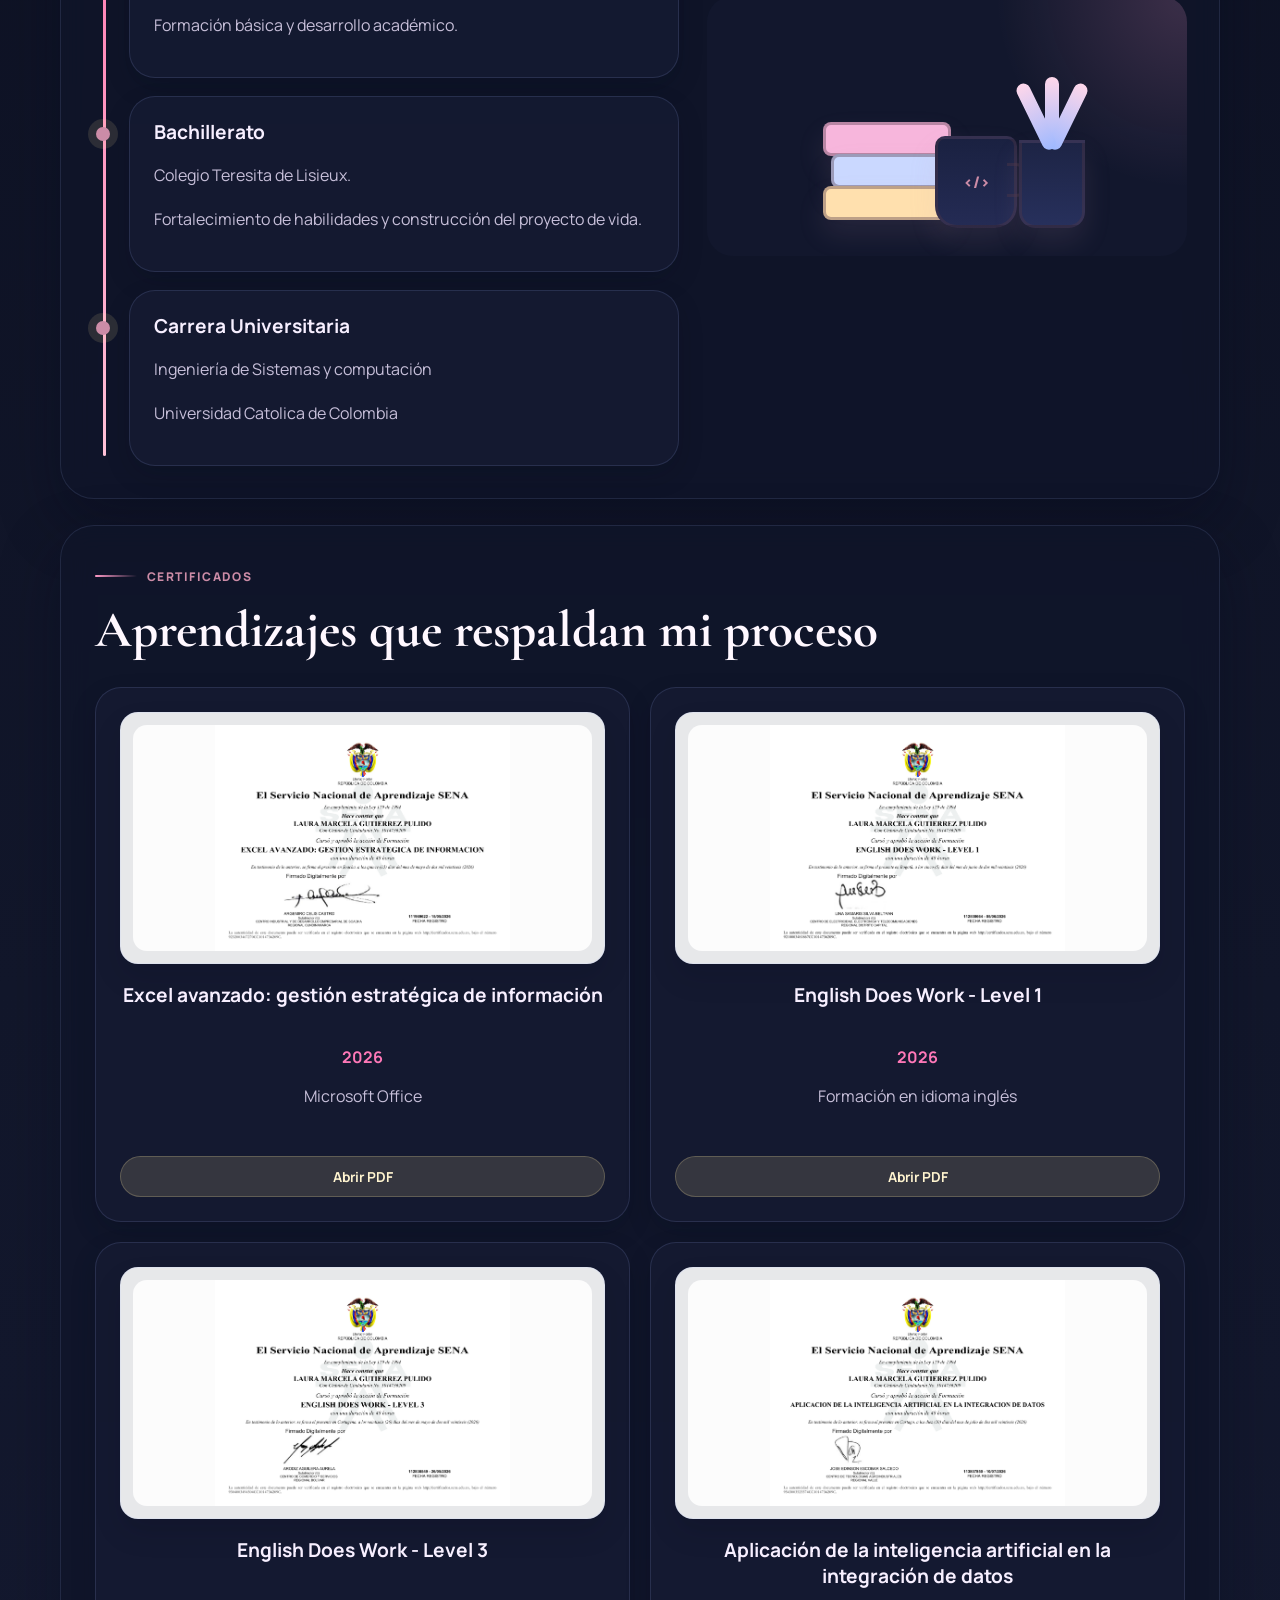
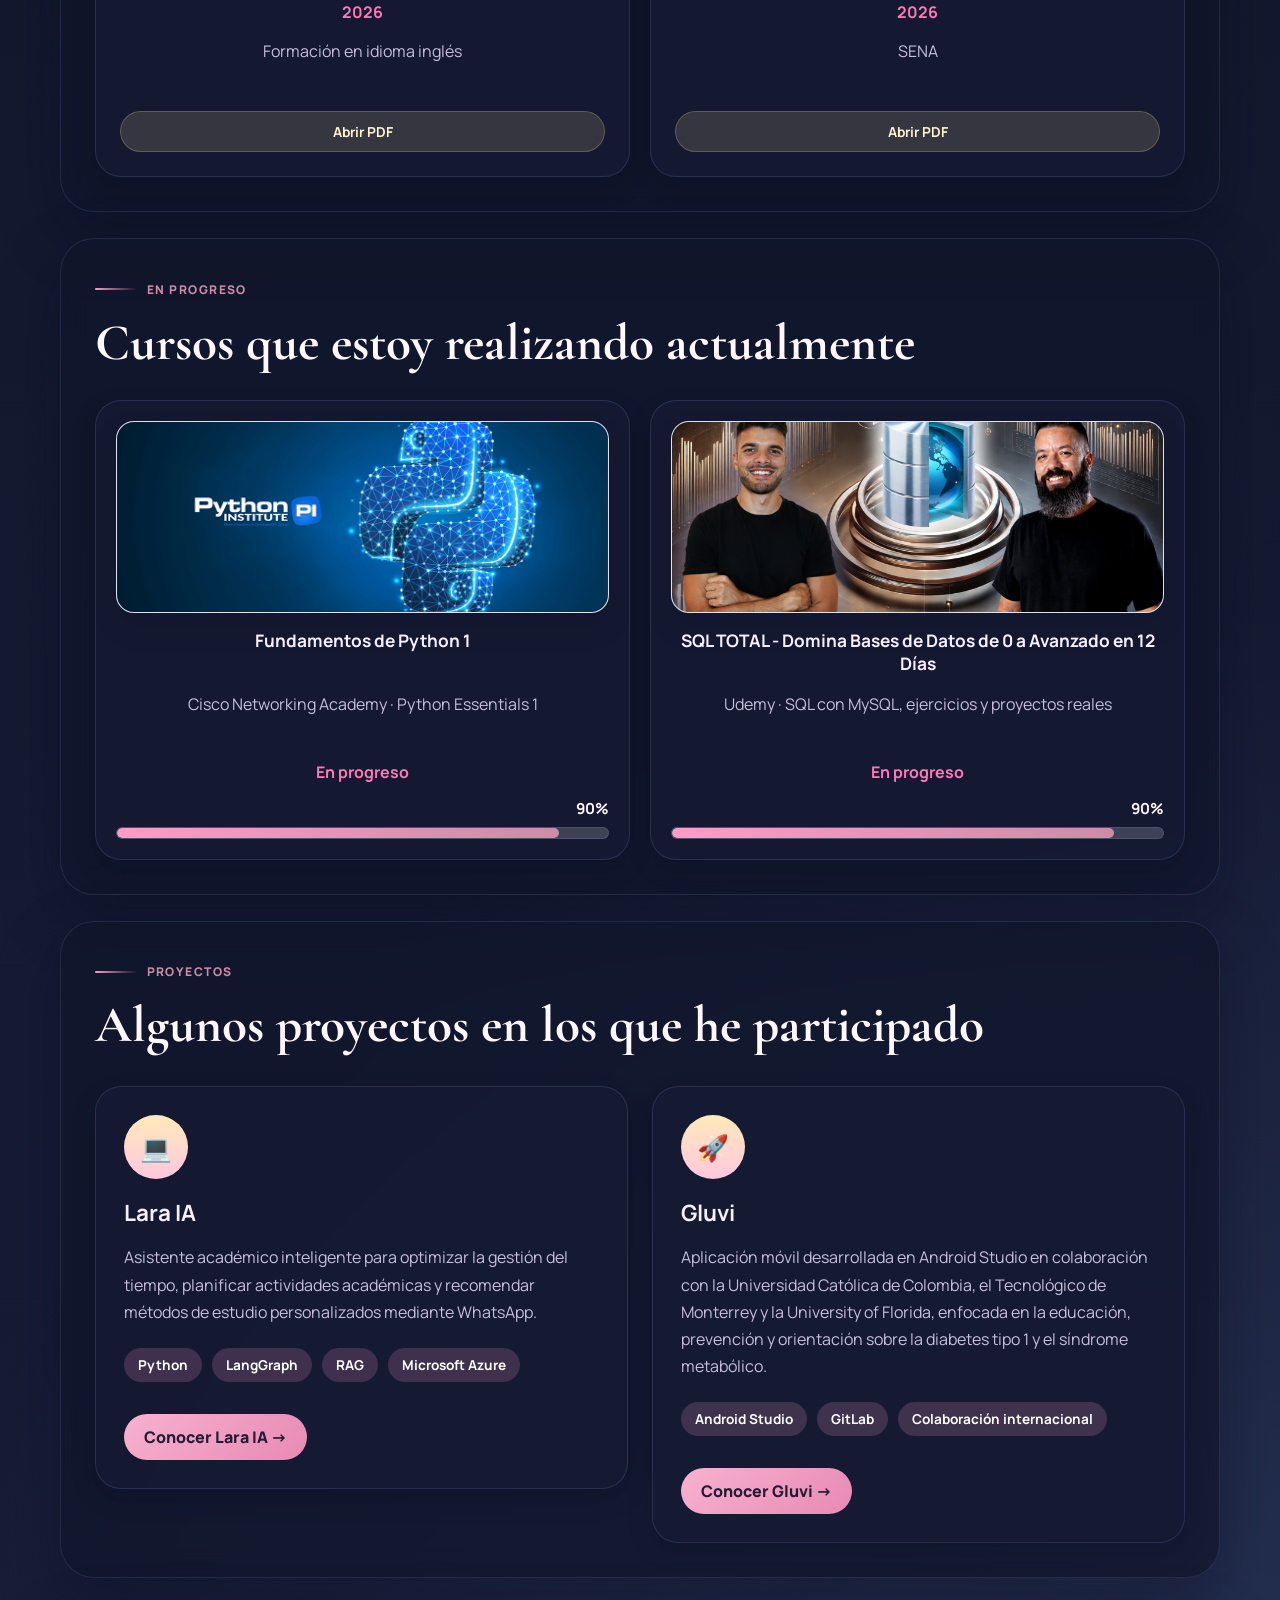
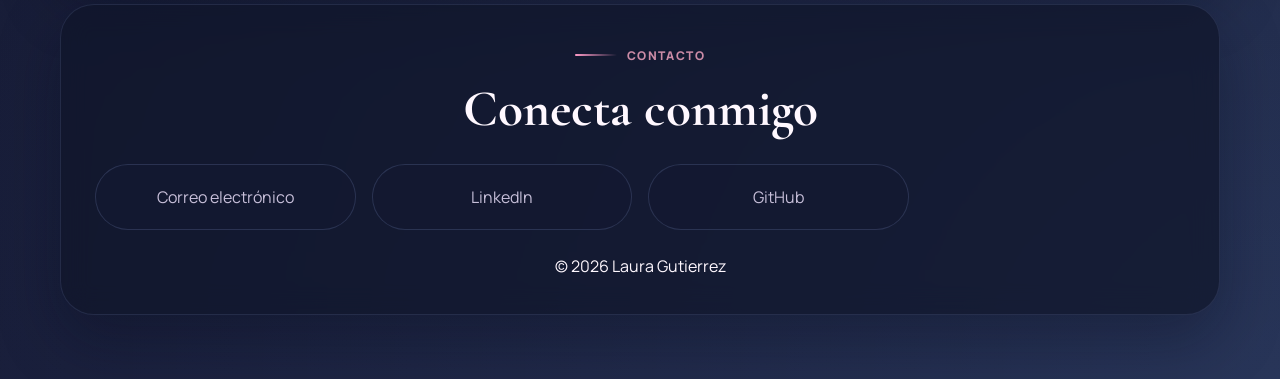
==== commit 9dbb2736: "Modificación de certificados" ====
--- a/index.html
+++ b/index.html
@@ -288,10 +288,10 @@
             <p>Cisco Networking Academy &middot; Python Essentials 1</p>
             <span>En progreso</span>
             <div class="progress-meta">
-              <strong>37%</strong>
+              <strong>90%</strong>
             </div>
             <div class="progress-track" aria-label="Progreso del curso Fundamentos de Python 1">
-              <div class="progress-fill" style="width: 37%"></div>
+              <div class="progress-fill" style="width: 90%"></div>
             </div>
           </article>
           <article class="cert-card progress-card">
@@ -305,30 +305,13 @@
             <p>Udemy &middot; SQL con MySQL, ejercicios y proyectos reales</p>
             <span>En progreso</span>
             <div class="progress-meta">
-              <strong>40%</strong>
+              <strong>90%</strong>
             </div>
             <div class="progress-track" aria-label="Progreso del curso SQL Total">
-              <div class="progress-fill" style="width: 0%"></div>
-            </div>
-          </article>
-          <article class="cert-card progress-card">
-            <a class="cert-preview" href="assets/ibm-skillsbuild-analytics-progress.png" target="_blank" rel="noreferrer">
-              <img
-                src="assets/ibm-skillsbuild-analytics-progress.png"
-                alt="Vista del curso Analitica de datos - SDDE en IBM SkillsBuild"
-              />
-            </a>
-            <h4>Anal&iacute;tica de datos - SDDE</h4>
-            <p>IBM SkillsBuild &middot; Certificado en anal&iacute;tica de datos</p>
-            <span>En progreso</span>
-            <div class="progress-meta">
-              <strong>0%</strong>
-            </div>
-            <div class="progress-track" aria-label="Progreso del curso Analitica de datos - SDDE">
-              <div class="progress-fill" style="width: 0%"></div>
-            </div>
-          </article>
-        </div>
+              <div class="progress-fill" style="width: 90%"></div>
+            </div>
+          </article>
+</div>
       </section>
 
       <section class="projects panel" id="proyectos">
--- a/styles.css
+++ b/styles.css
@@ -1090,7 +1090,7 @@
 }
 
 #progreso .cert-grid {
-  grid-template-columns: repeat(3, minmax(0, 1fr));
+  grid-template-columns: repeat(2, minmax(0, 1fr));
   align-items: stretch;
 }
 
